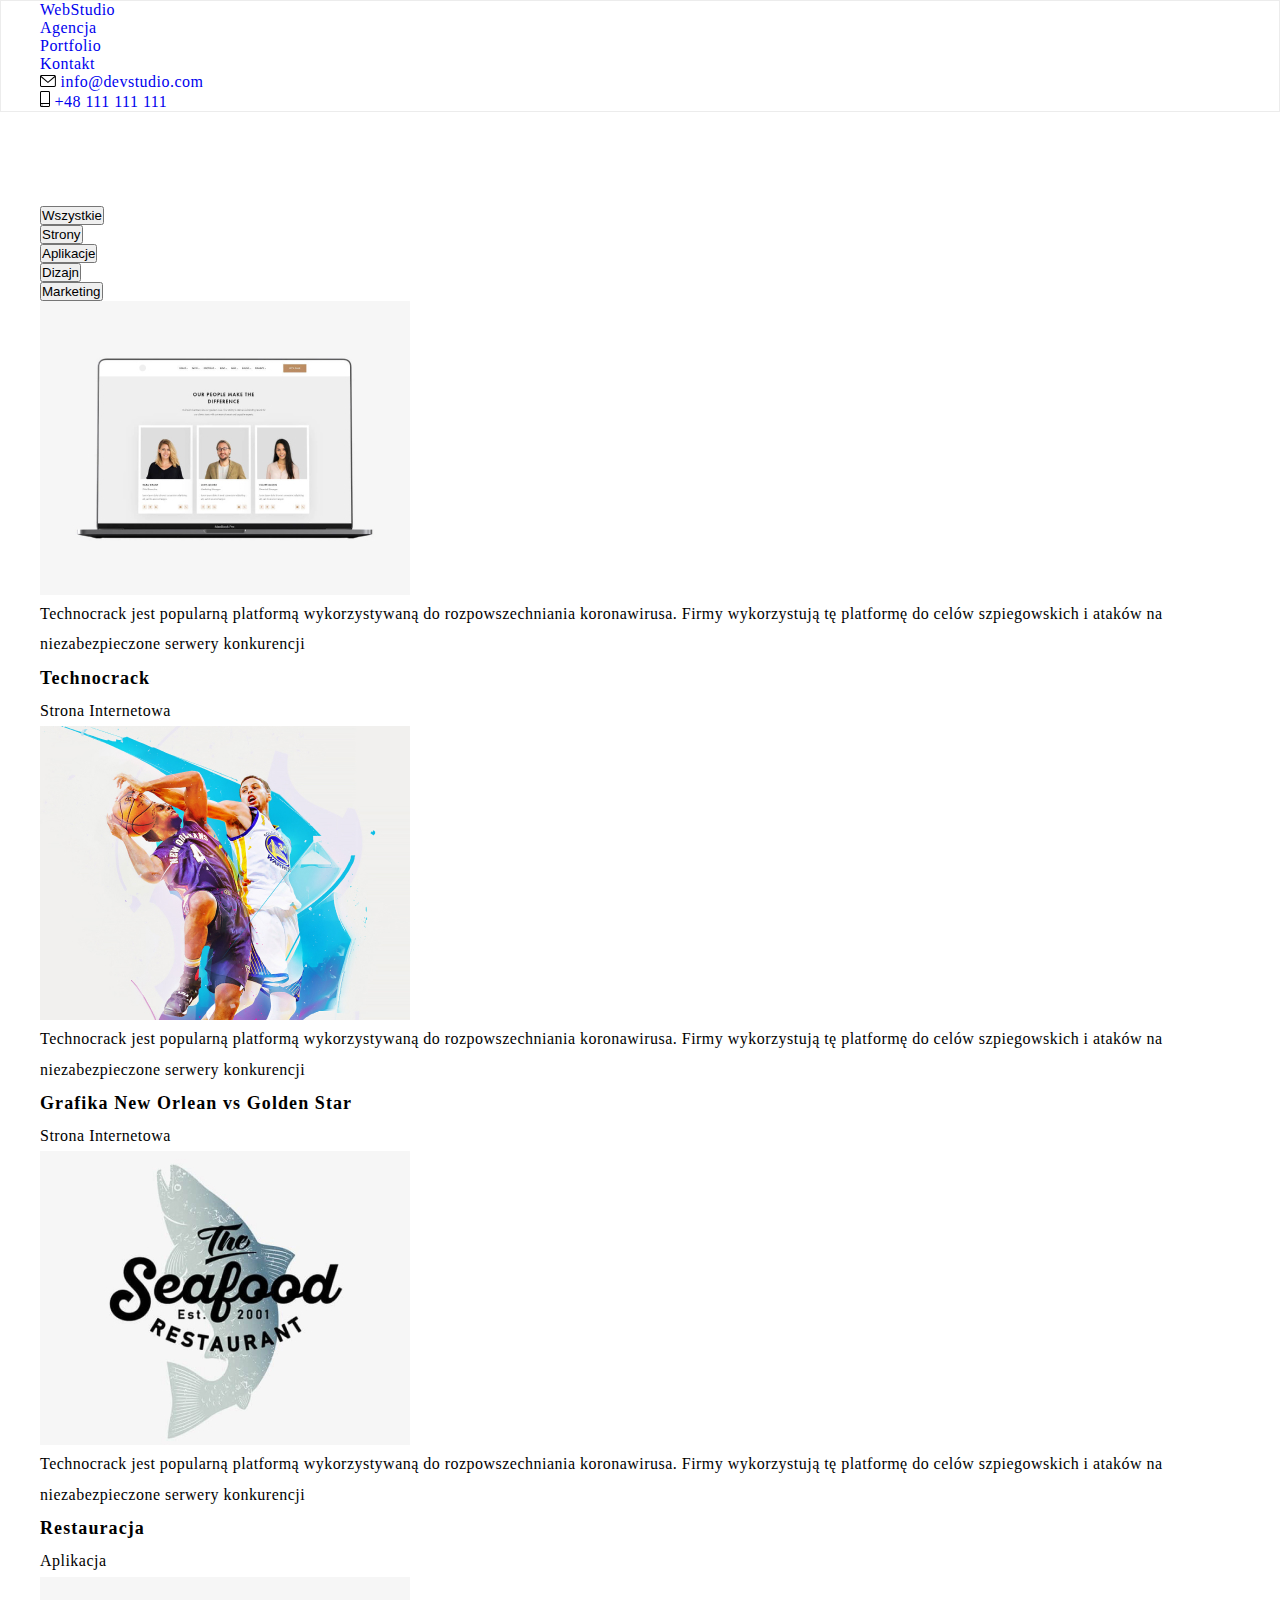
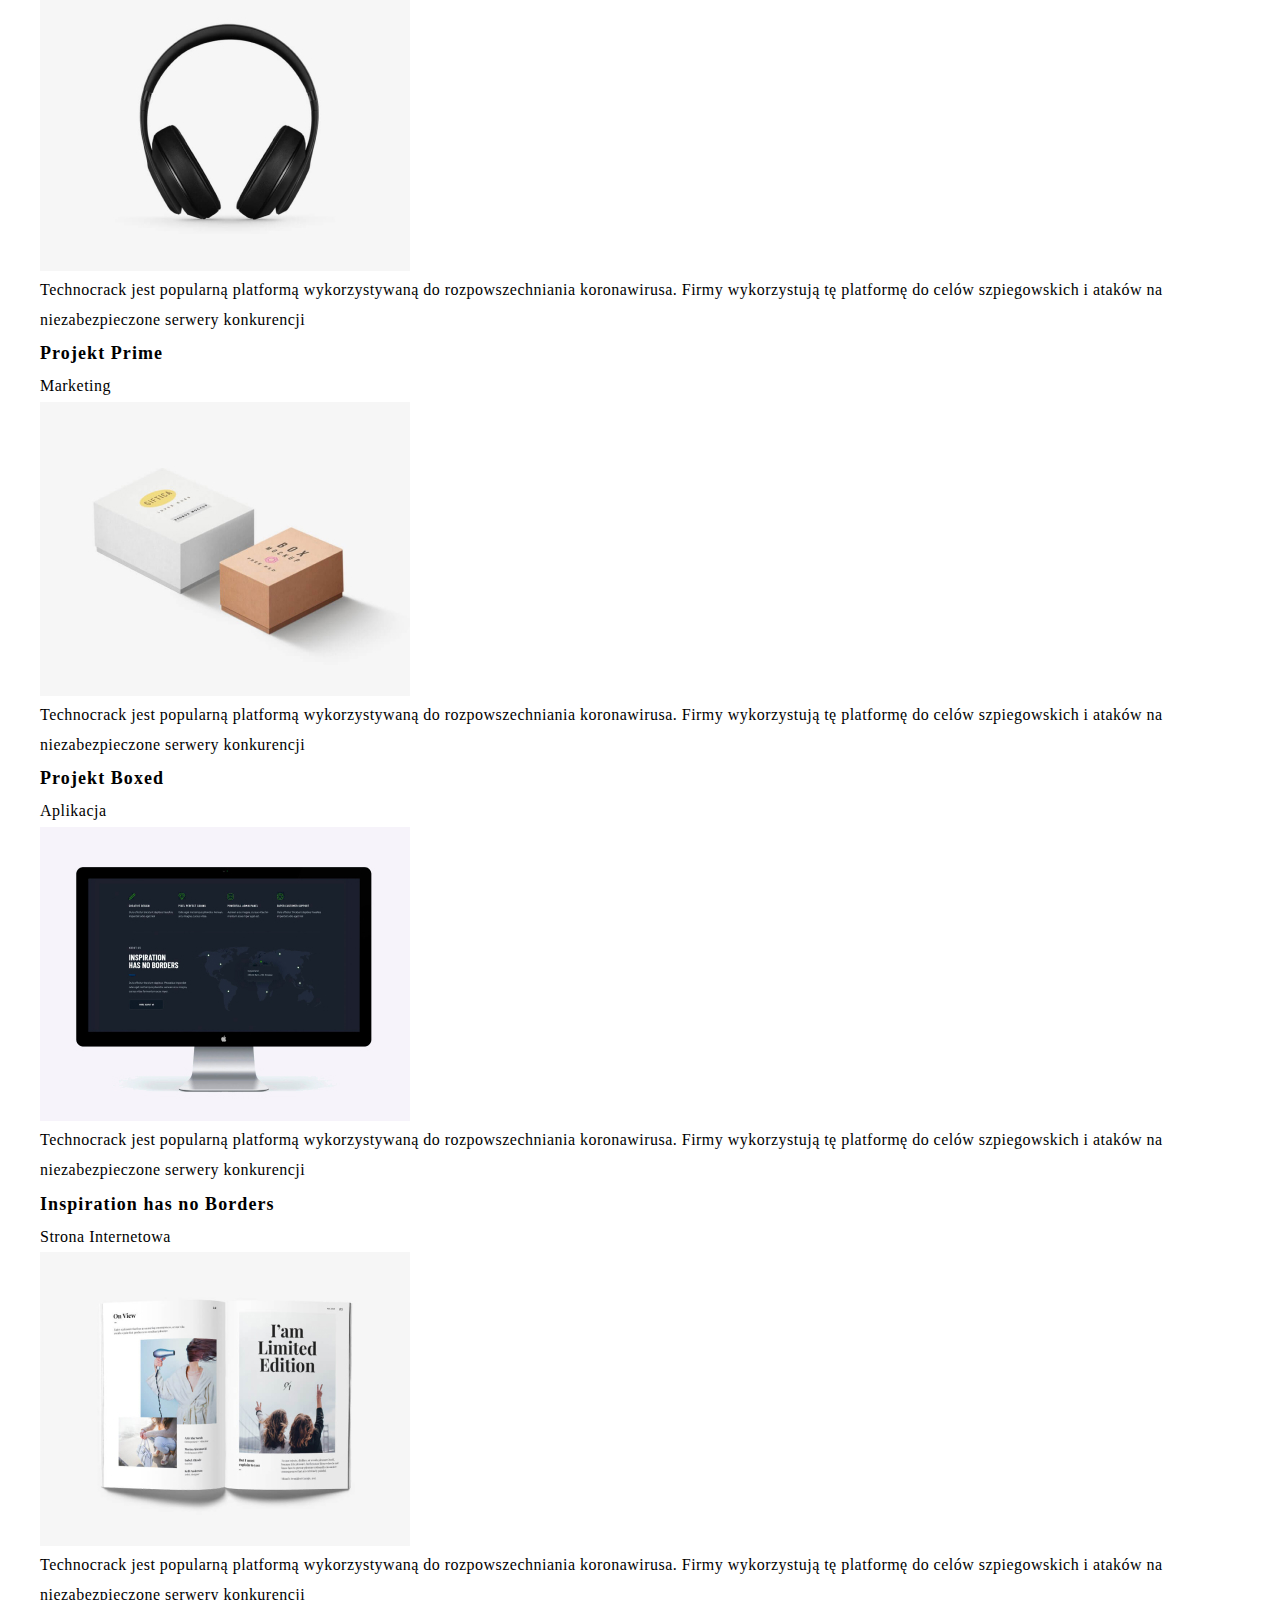
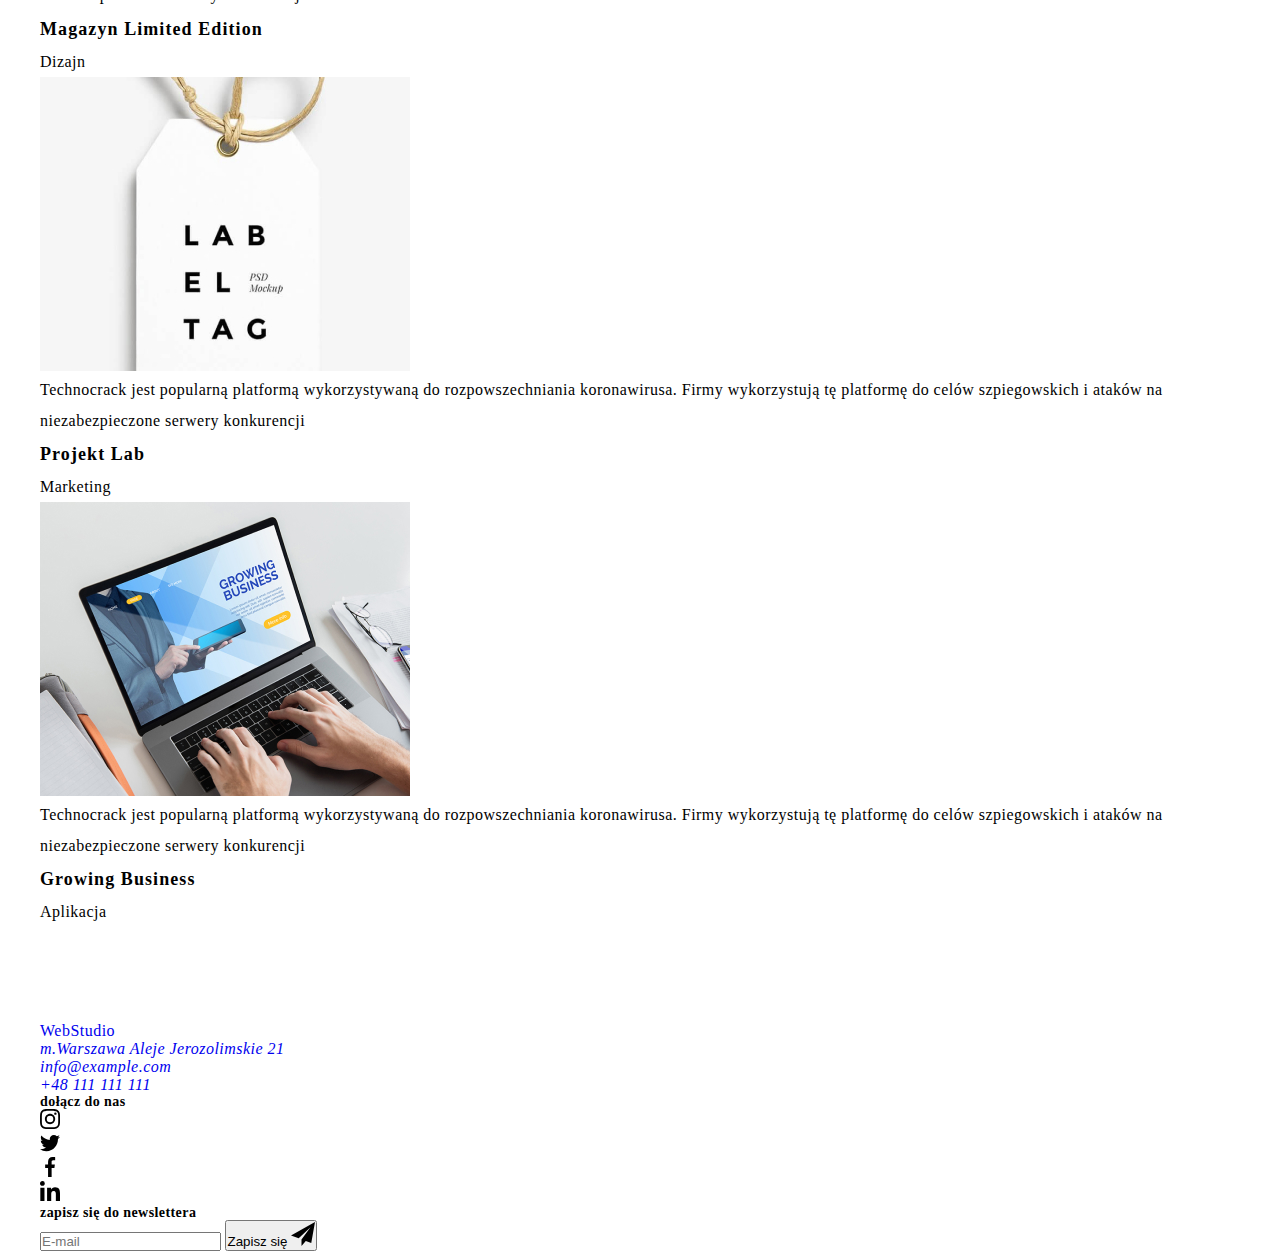
==== portfolio.html @ c3b846ba "header update commit" ====
<!DOCTYPE html>
<html lang="pl">
  <head>
    <meta charset="UTF-8" />
    <meta http-equiv="X-UA Compatible" content="IE=edge" />
    <meta name="viewport" content="width=device-width, initial-scale=1.0" />
    <title>Portfolio</title>
    <link
      rel="stylesheet"
      href="https://cdnjs.cloudflare.com/ajax/libs/modern-normalize/1.1.0/modern-normalize.min.css"
      integrity="sha512-wpPYUAdjBVSE4KJnH1VR1HeZfpl1ub8YT/NKx4PuQ5NmX2tKuGu6U/JRp5y+Y8XG2tV+wKQpNHVUX03MfMFn9Q=="
      crossorigin="anonymous"
      referrerpolicy="no-referrer"
    />
    <link rel="preconnect" href="https://fonts.googleapis.com" />
    <link rel="preconnect" href="https://fonts.gstatic.com" crossorigin />
    <link
      href="https://fonts.googleapis.com/css2?family=Raleway:wght@700&family=Roboto:wght@400;500;700;900&display=swap"
      rel="stylesheet"
    />
    <link rel="stylesheet" href="css/main.min.css" />
  </head>
  <body>
    <header>
      <div class="container main-body">
        <nav class="nav-header">
          <a class="logo nav-header__logo" href="/index.html"
            >Web<span class="text">Studio</span></a
          >
          <ul class="manu">
            <li>
              <a class="manu__link-nav" href="./index.html">Agencja</a>
            </li>
            <li>
              <a class="menu__link-nav" href="./portfolio.html"
                ><span class="menu__link-nav-portfolio">Portfolio</span></a
              >
            </li>
            <li>
              <a class="menu__link-nav" href="#">Kontakt</a>
            </li>
          </ul>
        </nav>
        <ul class="menu-nav">
          <li>
            <a class="menu-nav__link" href="mailto:info@devstudio.com">
              <svg class="menu-nav__icon" width="16px" height="12px">
                <use href="./images/icons.svg#icon-envelope-1"></use>
              </svg>
              info@devstudio.com
            </a>
          </li>
          <li>
            <a class="menu-nav__link" href="tel:+481111111">
              <svg class="menu-nav__icon" width="10px" height="16px">
                <use href="./images/icons.svg#icon-smartphone-1"></use>
              </svg>
              +48 111 111 111
            </a>
          </li>
        </ul>
      </div>
    </header>
    <main>
      <!--sections Buttons & Blocks-->
      <section class="section">
        <div class="container button-images">
          <ul class="button-nav">
            <li><button class="button-nav__main" type="button">Wszystkie</button></li>
            <li><button class="button-nav__main" type="button">Strony</button></li>
            <li><button class="button-nav__main" type="button">Aplikacje</button></li>
            <li><button class="button-nav__main" type="button">Dizajn</button></li>
            <li><button class="button-nav__main" type="button">Marketing</button></li>
          </ul>
          <ul class="images-box">
            <li class="gallery">
              <figure class="gallery__card">
                <div class="gallery__img-container">
                  <img src="./images/technocrack.jpg" alt="techocrack" width="370" height="294" />
                  <p class="gallery__box-card">
                    Technocrack jest popularną platformą wykorzystywaną do rozpowszechniania
                    koronawirusa. Firmy wykorzystują tę platformę do celów szpiegowskich i ataków na
                    niezabezpieczone serwery konkurencji
                  </p>
                </div>
                <figcaption>
                  <h3 class="product">Technocrack</h3>
                  <p class="product-type">Strona Internetowa</p>
                </figcaption>
              </figure>
            </li>
            <li class="gallery">
              <figure class="gallery__card">
                <div class="gallery__img-container">
                  <img src="./images/basketball.jpg" alt="basketball" width="370" height="294" />
                  <p class="gallery__box-card">
                    Technocrack jest popularną platformą wykorzystywaną do rozpowszechniania
                    koronawirusa. Firmy wykorzystują tę platformę do celów szpiegowskich i ataków na
                    niezabezpieczone serwery konkurencji
                  </p>
                </div>
                <figcaption>
                  <h3 class="product">Grafika New Orlean vs Golden Star</h3>
                  <p class="product-type">Strona Internetowa</p>
                </figcaption>
              </figure>
            </li>
            <li class="gallery">
              <figure class="gallery__card">
                <div class="gallery__img-container">
                  <img src="./images/seafood.jpg" alt="restaurant" width="370" height="294" />
                  <p class="gallery__box-card">
                    Technocrack jest popularną platformą wykorzystywaną do rozpowszechniania
                    koronawirusa. Firmy wykorzystują tę platformę do celów szpiegowskich i ataków na
                    niezabezpieczone serwery konkurencji
                  </p>
                </div>
                <figcaption>
                  <h3 class="product">Restauracja</h3>
                  <p class="product-type">Aplikacja</p>
                </figcaption>
              </figure>
            </li>
            <li class="gallery">
              <figure class="gallery__card">
                <div class="gallery__img-container">
                  <img src="./images/headset.jpg" alt="headset" width="370" height="294" />
                  <p class="gallery__box-card">
                    Technocrack jest popularną platformą wykorzystywaną do rozpowszechniania
                    koronawirusa. Firmy wykorzystują tę platformę do celów szpiegowskich i ataków na
                    niezabezpieczone serwery konkurencji
                  </p>
                </div>
                <figcaption>
                  <h3 class="product">Projekt Prime</h3>
                  <p class="product-type">Marketing</p>
                </figcaption>
              </figure>
            </li>
            <li class="gallery">
              <figure class="gallery__card">
                <div class="gallery__img-container">
                  <img src="./images/box.jpg" alt="projectBox" width="370" height="294" />
                  <p class="gallery__box-card">
                    Technocrack jest popularną platformą wykorzystywaną do rozpowszechniania
                    koronawirusa. Firmy wykorzystują tę platformę do celów szpiegowskich i ataków na
                    niezabezpieczone serwery konkurencji
                  </p>
                </div>
                <figcaption>
                  <h3 class="product">Projekt Boxed</h3>
                  <p class="product-type">Aplikacja</p>
                </figcaption>
              </figure>
            </li>
            <li class="gallery">
              <figure class="gallery__card">
                <div class="images-box__img-container">
                  <img src="./images/inspiration.jpg" alt="inspiration" width="370" height="294" />
                  <p class="gallery__box-card">
                    Technocrack jest popularną platformą wykorzystywaną do rozpowszechniania
                    koronawirusa. Firmy wykorzystują tę platformę do celów szpiegowskich i ataków na
                    niezabezpieczone serwery konkurencji
                  </p>
                </div>
                <figcaption>
                  <h3 class="product">Inspiration has no Borders</h3>
                  <p class="product-type">Strona Internetowa</p>
                </figcaption>
              </figure>
            </li>
            <li class="gallery__box">
              <figure class="gallery__card">
                <div class="gallery__img-container">
                  <img src="./images/magazin.jpg" alt="magazin" width="370" height="294" />
                  <p class="gallery__box-card">
                    Technocrack jest popularną platformą wykorzystywaną do rozpowszechniania
                    koronawirusa. Firmy wykorzystują tę platformę do celów szpiegowskich i ataków na
                    niezabezpieczone serwery konkurencji
                  </p>
                </div>
                <figcaption>
                  <h3 class="product">Magazyn Limited Edition</h3>
                  <p class="product-type">Dizajn</p>
                </figcaption>
              </figure>
            </li>
            <li class="gallery">
              <figure class="gallery__card">
                <div class="gallery__img-container">
                  <img src="./images/label_tag.jpg" alt="label_tag" width="370" height="294" />
                  <p class="gallery__box-card">
                    Technocrack jest popularną platformą wykorzystywaną do rozpowszechniania
                    koronawirusa. Firmy wykorzystują tę platformę do celów szpiegowskich i ataków na
                    niezabezpieczone serwery konkurencji
                  </p>
                </div>
                <figcaption>
                  <h3 class="product">Projekt Lab</h3>
                  <p class="product-type">Marketing</p>
                </figcaption>
              </figure>
            </li>
            <li class="gallery">
              <figure class="gallery__card">
                <div class="gallery__img-container">
                  <img src="./images/growing.jpg" alt="growing" width="370" height="294" />
                  <p class="gallery__box-card">
                    Technocrack jest popularną platformą wykorzystywaną do rozpowszechniania
                    koronawirusa. Firmy wykorzystują tę platformę do celów szpiegowskich i ataków na
                    niezabezpieczone serwery konkurencji
                  </p>
                </div>
                <figcaption>
                  <h3 class="product">Growing Business</h3>
                  <p class="product-type">Aplikacja</p>
                </figcaption>
              </figure>
            </li>
          </ul>
        </div>
      </section>
    </main>
    <footer>
      <div class="container end-body">
        <div>
          <a class="logo" href="./index.html">Web<span class="text2nd">Studio</span></a>
          <address>
            <ul class="link-footer">
              <li>
                <a class="link-maps" href="https://goo.gl/maps/4yjW4w5AXTQKJYEA8" target="_blank"
                  >m.Warszawa Aleje Jerozolimskie 21</a
                >
              </li>
              <li><a class="link-end" href="mailto:info@example.com">info@example.com</a></li>
              <li><a class="link-end" href="tel:+481111111">+48 111 111 111</a></li>
            </ul>
          </address>
        </div>
        <div>
          <h4 class="footer-social">dołącz do nas</h4>
          <ul class="footer-social-list">
            <li class="footer-social-icon">
              <svg class="footer-icon" width="20" height="20">
                <use href="./images/icons.svg#icon-instagram-3"></use>
              </svg>
            </li>
            <li class="footer-social-icon">
              <svg class="footer-icon" width="20" height="20">
                <use href="./images/icons.svg#icon-twitter-1"></use>
              </svg>
            </li>
            <li class="footer-social-icon">
              <svg class="footer-icon" width="20" height="20">
                <use href="./images/icons.svg#icon-facebook-1"></use>
              </svg>
            </li>
            <li class="footer-social-icon">
              <svg class="footer-icon" width="20" height="20">
                <use href="./images/icons.svg#icon-linkedin-1"></use>
              </svg>
            </li>
          </ul>
        </div>
        <div class="sgn-in-footer">
          <form>
            <h4 class="footer-social">zapisz się do newslettera</h4>
            <label>
              <input type="email" class="sgn-in-email" name="email" placeholder="E-mail" required />
              <button type="submit" class="sgn-in-button">
                Zapisz się
                <svg class="sgn-in-icon" width="24" height="24">
                  <use href="./images/icons.svg#icon-icon-send"></use>
                </svg>
              </button>
            </label>
          </form>
        </div>
      </div>
    </footer>
  </body>
</html>
---- css/main.min.css ----
*{margin:0;padding:0}.section{padding:94px 0}svg{fill:var(--icon-color)}.container{max-width:1200px;width:100%;margin:0 auto}header{border:1px solid #ececec}ul{list-style:none}a{text-decoration:none}button,.icon-media,.icon-clients,.footer-social-icon,.box{cursor:pointer}body{font-family:var(--font-primary);color:var(--brand-color);letter-spacing:.03em}h1{font-weight:900;font-size:44px;line-height:1.4;text-align:center;letter-spacing:.06em;text-transform:uppercase;color:var(--light-color)}h2{font-weight:700;font-size:36px;line-height:1.2;text-align:center;color:var(--brand-color)}h3{font-weight:700;font-size:18px;color:var(--brand-color);line-height:2;letter-spacing:.06em}h4{color:var(--light-color);font-weight:700;font-size:14px;line-height:1.1;letter-spacing:.03em}p{line-height:1.9;color:var(--pharagraph-color)}/*# sourceMappingURL=main.min.css.map */
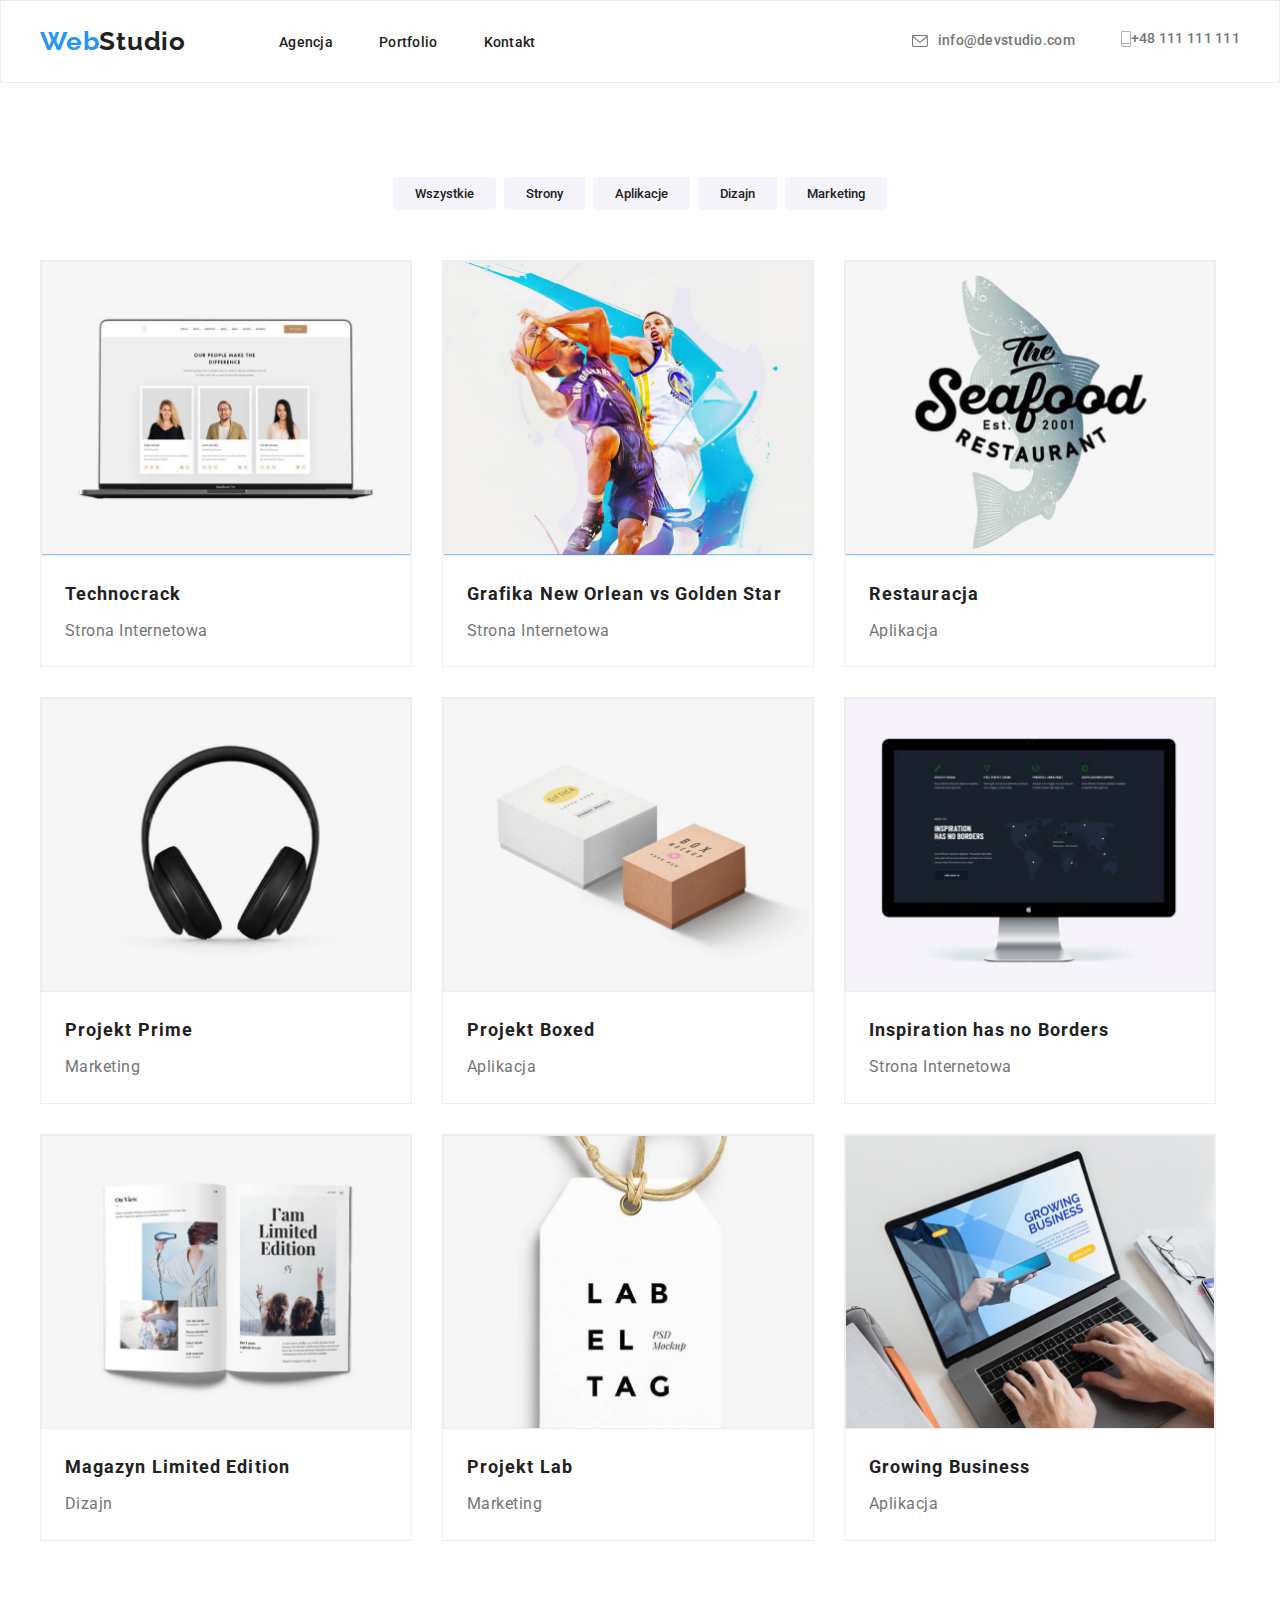
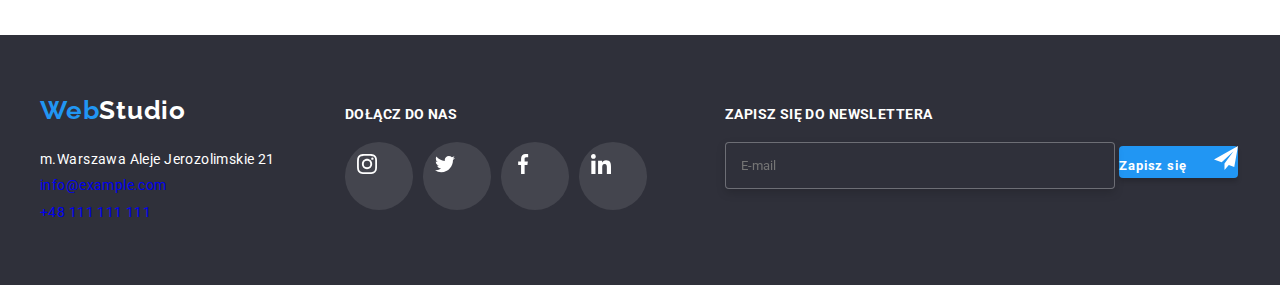
==== commit 81a08b3f: "changes commit" ====
--- a/portfolio.html
+++ b/portfolio.html
@@ -18,41 +18,41 @@
       href="https://fonts.googleapis.com/css2?family=Raleway:wght@700&family=Roboto:wght@400;500;700;900&display=swap"
       rel="stylesheet"
     />
-    <link rel="stylesheet" href="css/main.min.css" />
+    <link rel="stylesheet" href="./css/main.min.css" />
   </head>
   <body>
     <header>
       <div class="container main-body">
         <nav class="nav-header">
           <a class="logo nav-header__logo" href="/index.html"
-            >Web<span class="text">Studio</span></a
+            >Web<span class="nav-header__text">Studio</span></a
           >
-          <ul class="manu">
+          <ul class="menu">
             <li>
-              <a class="manu__link-nav" href="./index.html">Agencja</a>
+              <a class="menu__link-nav menu__link-nav--primary" href="./index.html">Agencja</a>
             </li>
             <li>
-              <a class="menu__link-nav" href="./portfolio.html"
+              <a class="menu__link-nav menu__link-nav--primary" href="./portfolio.html"
                 ><span class="menu__link-nav-portfolio">Portfolio</span></a
               >
             </li>
             <li>
-              <a class="menu__link-nav" href="#">Kontakt</a>
+              <a class="menu__link-nav menu__link-nav--primary" href="#">Kontakt</a>
             </li>
           </ul>
         </nav>
-        <ul class="menu-nav">
+        <ul class="menu menu--menu-nav">
           <li>
-            <a class="menu-nav__link" href="mailto:info@devstudio.com">
-              <svg class="menu-nav__icon" width="16px" height="12px">
+            <a class="menu__link-nav menu__link-nav--secondary" href="mailto:info@devstudio.com">
+              <svg class="menu__icon-nav" width="16px" height="12px">
                 <use href="./images/icons.svg#icon-envelope-1"></use>
               </svg>
               info@devstudio.com
             </a>
           </li>
           <li>
-            <a class="menu-nav__link" href="tel:+481111111">
-              <svg class="menu-nav__icon" width="10px" height="16px">
+            <a class="menu__link-nav menu__link-nav--secondary" href="tel:+481111111">
+              <svg class="manu__icon-nav" width="10px" height="16px">
                 <use href="./images/icons.svg#icon-smartphone-1"></use>
               </svg>
               +48 111 111 111
@@ -155,7 +155,7 @@
             </li>
             <li class="gallery">
               <figure class="gallery__card">
-                <div class="images-box__img-container">
+                <div class="gallery__img-container">
                   <img src="./images/inspiration.jpg" alt="inspiration" width="370" height="294" />
                   <p class="gallery__box-card">
                     Technocrack jest popularną platformą wykorzystywaną do rozpowszechniania
@@ -169,7 +169,7 @@
                 </figcaption>
               </figure>
             </li>
-            <li class="gallery__box">
+            <li class="gallery">
               <figure class="gallery__card">
                 <div class="gallery__img-container">
                   <img src="./images/magazin.jpg" alt="magazin" width="370" height="294" />
@@ -228,35 +228,40 @@
           <address>
             <ul class="link-footer">
               <li>
-                <a class="link-maps" href="https://goo.gl/maps/4yjW4w5AXTQKJYEA8" target="_blank"
+                <a
+                  class="link-footer__maps"
+                  href="https://goo.gl/maps/4yjW4w5AXTQKJYEA8"
+                  target="_blank"
                   >m.Warszawa Aleje Jerozolimskie 21</a
                 >
               </li>
-              <li><a class="link-end" href="mailto:info@example.com">info@example.com</a></li>
-              <li><a class="link-end" href="tel:+481111111">+48 111 111 111</a></li>
+              <li>
+                <a class="link-footer__end" href="mailto:info@example.com">info@example.com</a>
+              </li>
+              <li><a class="link-footer__end" href="tel:+481111111">+48 111 111 111</a></li>
             </ul>
           </address>
         </div>
         <div>
           <h4 class="footer-social">dołącz do nas</h4>
-          <ul class="footer-social-list">
-            <li class="footer-social-icon">
-              <svg class="footer-icon" width="20" height="20">
+          <ul class="icon-social icon-social--footer-social-list">
+            <li class="icon-social__media icon-social__media--footer">
+              <svg class="icon-social__footer-icon" width="20" height="20">
                 <use href="./images/icons.svg#icon-instagram-3"></use>
               </svg>
             </li>
-            <li class="footer-social-icon">
-              <svg class="footer-icon" width="20" height="20">
+            <li class="icon-social__media icon-social__media--footer">
+              <svg class="icon-social__footer-icon" width="20" height="20">
                 <use href="./images/icons.svg#icon-twitter-1"></use>
               </svg>
             </li>
-            <li class="footer-social-icon">
-              <svg class="footer-icon" width="20" height="20">
+            <li class="icon-social__media icon-social__media--footer">
+              <svg class="icon-social__footer-icon" width="20" height="20">
                 <use href="./images/icons.svg#icon-facebook-1"></use>
               </svg>
             </li>
-            <li class="footer-social-icon">
-              <svg class="footer-icon" width="20" height="20">
+            <li class="icon-social__media icon-social__media--footer">
+              <svg class="icon-social__footer-icon" width="20" height="20">
                 <use href="./images/icons.svg#icon-linkedin-1"></use>
               </svg>
             </li>
@@ -267,7 +272,7 @@
             <h4 class="footer-social">zapisz się do newslettera</h4>
             <label>
               <input type="email" class="sgn-in-email" name="email" placeholder="E-mail" required />
-              <button type="submit" class="sgn-in-button">
+              <button type="submit" class="btn btn--sign-in">
                 Zapisz się
                 <svg class="sgn-in-icon" width="24" height="24">
                   <use href="./images/icons.svg#icon-icon-send"></use>
--- a/css/main.min.css
+++ b/css/main.min.css
@@ -1 +1 @@
-*{margin:0;padding:0}.section{padding:94px 0}svg{fill:var(--icon-color)}.container{max-width:1200px;width:100%;margin:0 auto}header{border:1px solid #ececec}ul{list-style:none}a{text-decoration:none}button,.icon-media,.icon-clients,.footer-social-icon,.box{cursor:pointer}body{font-family:var(--font-primary);color:var(--brand-color);letter-spacing:.03em}h1{font-weight:900;font-size:44px;line-height:1.4;text-align:center;letter-spacing:.06em;text-transform:uppercase;color:var(--light-color)}h2{font-weight:700;font-size:36px;line-height:1.2;text-align:center;color:var(--brand-color)}h3{font-weight:700;font-size:18px;color:var(--brand-color);line-height:2;letter-spacing:.06em}h4{color:var(--light-color);font-weight:700;font-size:14px;line-height:1.1;letter-spacing:.03em}p{line-height:1.9;color:var(--pharagraph-color)}/*# sourceMappingURL=main.min.css.map */+.btn{font-family:"Roboto",sans-serif;background-color:#2196f3;color:#fff;font-weight:700;line-height:1.9;-webkit-box-shadow:0px 4px 4px rgba(0,0,0,.15);box-shadow:0px 4px 4px rgba(0,0,0,.15);border:none;border-radius:4px;letter-spacing:.06em}.btn--modal-button{padding:10px 41px 10px 42px;margin-top:30px}.btn--modal-button:first-letter{text-transform:uppercase}.btn--sent-button{padding:10px 76px;margin:0 164px 40px 164px}.sgn-in{padding:10px 28px 10px 42px;margin-left:12px;display:-webkit-inline-box;display:-ms-inline-flexbox;display:inline-flex;-webkit-box-align:center;-ms-flex-align:center;align-items:center;text-align:center}.sgn-in-icon{fill:#fff;margin-left:24px}.sgn-in-email{font-family:"Roboto",sans-serif;background-color:#2f303a;padding:15px;width:358px;border:1px solid rgba(255,255,255,.3);-webkit-filter:drop-shadow(0px 4px 4px rgba(0, 0, 0, 0.15));filter:drop-shadow(0px 4px 4px rgba(0, 0, 0, 0.15));border-radius:4px;color:#fff}.sgn-in-footer{margin-left:8px}.button-nav{display:-webkit-box;display:-ms-flexbox;display:flex;-webkit-column-gap:8px;-moz-column-gap:8px;column-gap:8px;-webkit-box-pack:center;-ms-flex-pack:center;justify-content:center;padding-bottom:50px}.button-nav__main{font-family:"Roboto",sans-serif;background-color:#f5f4fa;border:none;color:#212121;font-weight:500;line-height:1.6;text-align:center;padding:6px 22px;border-radius:4px}.button-nav__main:hover,.button-nav__main:focus{color:#fff;background-color:#2196f3;-webkit-box-shadow:0px 3px 1px rgba(0,0,0,.1),0px 1px 2px rgba(0,0,0,.08),0px 2px 2px rgba(0,0,0,.12);box-shadow:0px 3px 1px rgba(0,0,0,.1),0px 1px 2px rgba(0,0,0,.08),0px 2px 2px rgba(0,0,0,.12);-webkit-transition-duration:250ms;transition-duration:250ms;-webkit-transition-timing-function:cubic-bezier(0.4, 0, 0.2, 1);transition-timing-function:cubic-bezier(0.4, 0, 0.2, 1)}.lorem-list{display:-webkit-inline-box;display:-ms-inline-flexbox;display:inline-flex;-ms-flex-preferred-size:calc((100% - 60px)/4);flex-basis:calc((100% - 60px)/4);-webkit-box-pack:justify;-ms-flex-pack:justify;justify-content:space-between;gap:30px}.lorem-list__lorem{text-transform:uppercase;font-size:14px;line-height:1.1;padding-top:30px}.lorem-list__item{width:270px;height:120px;background-color:#f5f4fa;border-radius:4px;display:-webkit-inline-box;display:-ms-inline-flexbox;display:inline-flex;-webkit-box-align:center;-ms-flex-align:center;align-items:center;-webkit-box-pack:center;-ms-flex-pack:center;justify-content:center}.lorem-list__text{width:270px;font-size:14px;line-height:1.7;margin-top:10px}.backdrop{position:fixed;left:0;top:0;width:100%;height:100%;background-color:rgba(0,0,0,.1)}.is-hidden{opacity:0;visibility:hidden;pointer-events:none}.modal{position:absolute;top:50%;left:50%;width:528px;min-height:581px;-webkit-transform:translate(-50%, -50%);transform:translate(-50%, -50%);background-color:#fff}.modal__icon{fill:#212121;position:absolute;-webkit-transform:translate(30%, -25%);transform:translate(30%, -25%);left:52px}.modal__input{width:448px;height:40px;border:1px solid rgba(33,33,33,.2);border-radius:4px;margin-top:4px;position:relative;padding-left:42px}.modal__input:focus-within+svg,.modal__input:hover,.modal__input:focus{outline:none;border-color:#2196f3;fill:#2196f3;-webkit-transition-duration:250ms;transition-duration:250ms;-webkit-transition-timing-function:cubic-bezier(0.4, 0, 0.2, 1);transition-timing-function:cubic-bezier(0.4, 0, 0.2, 1)}.modal__label{font-family:"Roboto",sans-serif;font-style:normal;font-weight:400;font-size:12px;line-height:1.17;letter-spacing:.01em;color:#757575;display:-webkit-box;display:-ms-flexbox;display:flex;-webkit-box-orient:vertical;-webkit-box-direction:normal;-ms-flex-direction:column;flex-direction:column;padding:0 40px 10px 40px}.modal__comment-box{width:448px;height:120px;border:1px solid rgba(33,33,33,.2);border-radius:4px;resize:none;padding-top:12px;padding-left:16px;margin-top:4px}.modal p{font-family:"Roboto",sans-serif;font-style:normal;font-weight:700;font-size:20px;line-height:1.15;text-align:center;letter-spacing:.03em;color:#212121;padding:40px 40px 12px 40px}.checkbox-label{margin:20px 54px 30px 54px;-webkit-transition:background-color .2s easy-in,15s easy-in,-webkit-box-shadow 0;transition:background-color .2s easy-in,15s easy-in,-webkit-box-shadow 0;transition:background-color .2s easy-in,box-shadow 0,15s easy-in;transition:background-color .2s easy-in,box-shadow 0,15s easy-in,-webkit-box-shadow 0;display:block}.checkbox-input{width:16px;height:15px;border-color:#212121;display:-webkit-inline-box;display:-ms-inline-flexbox;display:inline-flex;-webkit-box-align:center;-ms-flex-align:center;align-items:center}.checkbox-input:hover,.checkbox-input:focus{background-color:#2196f3;border-color:#2196f3;-webkit-transition-duration:250ms;transition-duration:250ms;-webkit-transition-timing-function:cubic-bezier(0.4, 0, 0.2, 1);transition-timing-function:cubic-bezier(0.4, 0, 0.2, 1)}.modal textarea[name=text]:focus-within{outline:none;border-color:#2196f3}.check{position:relative;-webkit-transform:translate(30%, -320%);transform:translate(30%, -320%);visibility:hidden}.policy{color:#2196f3;text-decoration:underline}.policy-text{font-family:"Roboto",sans-serif;font-style:normal;font-weight:400;font-size:14px;line-height:1.7;letter-spacing:.03em;color:#757575}.close-button{position:absolute;top:8px;right:8px;width:30px;height:30px;background-color:#fff;border-radius:50%;border:1px solid rgba(0,0,0,.1)}.close-icon{fill:#000;position:relative;top:3px}.link-footer{padding:20px 0 60px 0}.link-footer__maps,.link-footer__end{font-family:"Roboto",sans-serif;font-size:14px;line-height:1.9;letter-spacing:.03em;font-style:normal}.link-footer__maps{color:#fff}.link-footer__maps__end{color:rgba(255,255,255,.6)}.link-footer__maps__end:hover,.link-footer__maps__end:focus{color:#2196f3;-webkit-transition-property:color;transition-property:color;-webkit-transition-duration:250ms;transition-duration:250ms;-webkit-transition-timing-function:cubic-bezier(0.4, 0, 0.2, 1);transition-timing-function:cubic-bezier(0.4, 0, 0.2, 1)}.footer-social{text-transform:uppercase;font-style:normal;padding:12px 0 20px 0}.nav-header,.menu{display:-webkit-box;display:-ms-flexbox;display:flex;-webkit-box-pack:justify;-ms-flex-pack:justify;justify-content:space-between;-webkit-box-align:center;-ms-flex-align:center;align-items:center;-webkit-column-gap:46px;-moz-column-gap:46px;column-gap:46px}.menu__link-nav{font-family:"Roboto",sans-serif;font-weight:500;font-size:14px;line-height:1.14;letter-spacing:.02em}.menu__link-nav:hover,.menu__link-nav:focus{color:#2196f3;fill:#2196f3;-webkit-transition-duration:250ms;transition-duration:250ms;-webkit-transition-timing-function:cubic-bezier(0.4, 0, 0.2, 1);transition-timing-function:cubic-bezier(0.4, 0, 0.2, 1)}.menu__link-nav--primary{color:#212121;position:relative}.menu__link-nav--primary:is:hover,:focus,:active{color:#2196f3}.menu__link-nav--primary:is:hover__link-nav--primary:active::after,.menu__link-nav--primary:is:hover__link-nav-agencja::after,.menu__link-nav--primary:is:hover__link-nav-portfolio::after,:focus__link-nav--primary:active::after,:focus__link-nav-agencja::after,:focus__link-nav-portfolio::after,:active__link-nav--primary:active::after,:active__link-nav-agencja::after,:active__link-nav-portfolio::after{content:"";position:absolute;width:53px;height:4px;border-radius:2px;background-color:#2196f3;display:block;margin-top:28px}.menu__link-nav--secondary{display:-webkit-inline-box;display:-ms-inline-flexbox;display:inline-flex;color:#757575;-webkit-box-align:center;-ms-flex-align:center;align-items:center}.menu__icon-nav{fill:#757575;margin-right:10px}.pictures-list{display:-webkit-inline-box;display:-ms-inline-flexbox;display:inline-flex;-webkit-box-pack:justify;-ms-flex-pack:justify;justify-content:space-between;gap:30px;padding-top:50px}.pictures-list__img-with-text{position:relative;display:-webkit-inline-box;display:-ms-inline-flexbox;display:inline-flex}.pictures-list__img-text{font-family:"Roboto",sans-serif;font-weight:700;font-size:14px;line-height:1.1;text-align:center;letter-spacing:.03em;text-transform:uppercase;position:absolute;left:0;right:0;bottom:0;color:#fff;background:rgba(47,48,58,.8);padding:27px 90px}.pictures-list__clients{display:-webkit-box;display:-ms-flexbox;display:flex;-webkit-box-pack:center;-ms-flex-pack:center;justify-content:center;-webkit-box-align:center;-ms-flex-align:center;align-items:center;height:92px;width:170px;border:1px solid #afb1b8;border-radius:4px;color:#afb1b8}.pictures-list__clients:hover,.pictures-list__clients:focus{border-color:#2196f3;fill:#2196f3;-webkit-transition-duration:250ms;transition-duration:250ms;-webkit-transition-timing-function:cubic-bezier(0.4, 0, 0.2, 1);transition-timing-function:cubic-bezier(0.4, 0, 0.2, 1)}.pictures-list--profession{-ms-flex-preferred-size:calc((100% - 60px)/3);flex-basis:calc((100% - 60px)/3)}.pictures-list--customers{-ms-flex-preferred-size:calc((100% - 150px)/6);flex-basis:calc((100% - 150px)/6)}.pictures-list--person{-ms-flex-preferred-size:calc((100% - 90px)/4);flex-basis:calc((100% - 90px)/4)}.person-box{background:#fff;-webkit-box-shadow:0px 1px 3px rgba(0,0,0,.12),0px 1px 1px rgba(0,0,0,.14),0px 2px 1px rgba(0,0,0,.2);box-shadow:0px 1px 3px rgba(0,0,0,.12),0px 1px 1px rgba(0,0,0,.14),0px 2px 1px rgba(0,0,0,.2);border-radius:0px 0px 4px 4px;text-align:center}.name{font-weight:500;line-height:1.2;padding-top:30px}.role{line-height:1.2;padding-top:10px;padding-bottom:16px}.images-box{display:-webkit-box;display:-ms-flexbox;display:flex;-ms-flex-wrap:wrap;flex-wrap:wrap;-ms-flex-preferred-size:calc((100% - 90px)/3);flex-basis:calc((100% - 90px)/3);gap:30px}.gallery{display:-webkit-box;display:-ms-flexbox;display:flex;-ms-flex-wrap:wrap;flex-wrap:wrap;-ms-flex-preferred-size:calc((100% - 90px)/3);flex-basis:calc((100% - 90px)/3);gap:30px}.gallery__card{width:370px;border:1px solid #eee;background:#fff}.gallery__img-container>img{display:block;width:100%;height:100%;-o-object-fit:cover;object-fit:cover}.gallery__img-container{position:relative;overflow:hidden;border:1px solid #eee}.gallery__box-card{margin:0;position:absolute;left:0;right:0;top:0;bottom:0;background:rgba(33,150,243,.9);padding:49px 45px 49px 24px;color:#fff;border:none}.gallery__card figcaption{padding:20px 0 20px 24px}.gallery__card figcaption:hover,.gallery__card figcaption:focus{-webkit-box-shadow:0px 1px 1px rgba(0,0,0,.12),0px 4px 4px rgba(0,0,0,.06),1px 4px 6px rgba(0,0,0,.16);box-shadow:0px 1px 1px rgba(0,0,0,.12),0px 4px 4px rgba(0,0,0,.06),1px 4px 6px rgba(0,0,0,.16);-webkit-transition-duration:250ms;transition-duration:250ms;-webkit-transition-timing-function:cubic-bezier(0.4, 0, 0.2, 1);transition-timing-function:cubic-bezier(0.4, 0, 0.2, 1)}.gallery__box-card{-webkit-transform:translateY(100%);transform:translateY(100%);-webkit-transition:-webkit-transform .3s ease-in;transition:-webkit-transform .3s ease-in;transition:transform .3s ease-in;transition:transform .3s ease-in, -webkit-transform .3s ease-in}.gallery__card:hover .gallery__box-card{-webkit-transform:translateY(0);transform:translateY(0)}.product{padding-bottom:4px;border:none}.btn{font-family:"Roboto",sans-serif;background-color:#2196f3;color:#fff;font-weight:700;line-height:1.9;-webkit-box-shadow:0px 4px 4px rgba(0,0,0,.15);box-shadow:0px 4px 4px rgba(0,0,0,.15);border:none;border-radius:4px;letter-spacing:.06em}.btn--modal-button{padding:10px 41px 10px 42px;margin-top:30px}.btn--modal-button:first-letter{text-transform:uppercase}.btn--sent-button{padding:10px 76px;margin:0 164px 40px 164px}.sgn-in{padding:10px 28px 10px 42px;margin-left:12px;display:-webkit-inline-box;display:-ms-inline-flexbox;display:inline-flex;-webkit-box-align:center;-ms-flex-align:center;align-items:center;text-align:center}.sgn-in-icon{fill:#fff;margin-left:24px}.sgn-in-email{font-family:"Roboto",sans-serif;background-color:#2f303a;padding:15px;width:358px;border:1px solid rgba(255,255,255,.3);-webkit-filter:drop-shadow(0px 4px 4px rgba(0, 0, 0, 0.15));filter:drop-shadow(0px 4px 4px rgba(0, 0, 0, 0.15));border-radius:4px;color:#fff}.sgn-in-footer{margin-left:8px}.button-nav{display:-webkit-box;display:-ms-flexbox;display:flex;-webkit-column-gap:8px;-moz-column-gap:8px;column-gap:8px;-webkit-box-pack:center;-ms-flex-pack:center;justify-content:center;padding-bottom:50px}.button-nav__main{font-family:"Roboto",sans-serif;background-color:#f5f4fa;border:none;color:#212121;font-weight:500;line-height:1.6;text-align:center;padding:6px 22px;border-radius:4px}.button-nav__main:hover,.button-nav__main:focus{color:#fff;background-color:#2196f3;-webkit-box-shadow:0px 3px 1px rgba(0,0,0,.1),0px 1px 2px rgba(0,0,0,.08),0px 2px 2px rgba(0,0,0,.12);box-shadow:0px 3px 1px rgba(0,0,0,.1),0px 1px 2px rgba(0,0,0,.08),0px 2px 2px rgba(0,0,0,.12);-webkit-transition-duration:250ms;transition-duration:250ms;-webkit-transition-timing-function:cubic-bezier(0.4, 0, 0.2, 1);transition-timing-function:cubic-bezier(0.4, 0, 0.2, 1)}*{margin:0;padding:0}.section{padding:94px 0}svg{fill:#afb1b8}.container{max-width:1200px;width:100%;margin:0 auto}.main-body{display:-webkit-box;display:-ms-flexbox;display:flex;-webkit-box-pack:justify;-ms-flex-pack:justify;justify-content:space-between;-webkit-box-align:center;-ms-flex-align:center;align-items:center;padding:25px 0}header{border:1px solid #ececec}ul{list-style:none}a{text-decoration:none}button,.icon-social__media,.pictures-list__clients,.icon-social__footer-icon,.gallery{cursor:pointer}body{font-family:"Roboto",sans-serif;color:#212121;letter-spacing:.03em}h1{font-weight:900;font-size:44px;line-height:1.4;text-align:center;letter-spacing:.06em;text-transform:uppercase;color:#fff}h2{font-weight:700;font-size:36px;line-height:1.2;text-align:center;color:#212121}h3{font-weight:700;font-size:18px;color:#212121;line-height:2;letter-spacing:.06em}h4{color:#fff;font-weight:700;font-size:14px;line-height:1.1;letter-spacing:.03em}p{line-height:1.9;color:#757575}.main-body{display:-webkit-box;display:-ms-flexbox;display:flex;-webkit-box-pack:justify;-ms-flex-pack:justify;justify-content:space-between;-webkit-box-align:center;-ms-flex-align:center;align-items:center;padding:25px 0}.main-content{text-align:center;padding:170px 0;gap:30px}.end-body{display:-webkit-box;display:-ms-flexbox;display:flex;padding-top:60px;-webkit-column-gap:70px;-moz-column-gap:70px;column-gap:70px}.group-1{background-image:url(../images/overlay.jpg);background-repeat:no-repeat;background-size:cover;background-color:#2f303a}.group-3{padding-top:0}.group-4{background-color:#f5f4fa}footer{background-color:#2f303a}.icon-social--common{display:-webkit-inline-box;display:-ms-inline-flexbox;display:inline-flex;-webkit-box-pack:center;-ms-flex-pack:center;justify-content:center;gap:10px;padding-bottom:30px}.icon-social__media{width:44px;height:44px;border-radius:50%;padding:12px}.icon-social__media .icon-social__media--person{background-color:#fff;display:-webkit-box;display:-ms-flexbox;display:flex;-ms-flex-preferred-size:calc((100% - 40px)/4);flex-basis:calc((100% - 40px)/4);gap:10px;-webkit-box-pack:center;-ms-flex-pack:center;justify-content:center;-ms-flex-line-pack:center;align-content:center}.icon-social__media .icon-social__media--person:hover,.icon-social__media .icon-social__media--person:focus,.icon-social__media .icon-social__media--person svg:hover{background-color:#2196f3;fill:#fff;--icon-color: $lightColor;-webkit-transition-duration:250ms;transition-duration:250ms;-webkit-transition-timing-function:cubic-bezier(0.4, 0, 0.2, 1);transition-timing-function:cubic-bezier(0.4, 0, 0.2, 1)}.icon-social__media--footer{background-color:rgba(255,255,255,.1)}.icon-social--footer-social-list{display:-webkit-box;display:-ms-flexbox;display:flex;-webkit-box-align:center;-ms-flex-align:center;align-items:center;gap:10px}.icon-social__footer-icon{fill:#fff}.icon-social__footer-icon:hover,.icon-social__footer-icon:focus,.icon-social__footer-icon svg:hover,.icon-social__footer-icon svg:focus{background-color:#2196f3;-webkit-transition-duration:250ms;transition-duration:250ms;-webkit-transition-timing-function:cubic-bezier(0.4, 0, 0.2, 1);transition-timing-function:cubic-bezier(0.4, 0, 0.2, 1)}.logo{color:#2196f3;padding-right:47px}.logo,.text2nd .nav-header__text,.nav-header__logo{font-weight:700;font-family:"Raleway",sans-serif;font-size:26px;letter-spacing:.03em;line-height:1.19}.nav-header__text{color:#212121}.text2nd{color:#fff}/*# sourceMappingURL=main.min.css.map */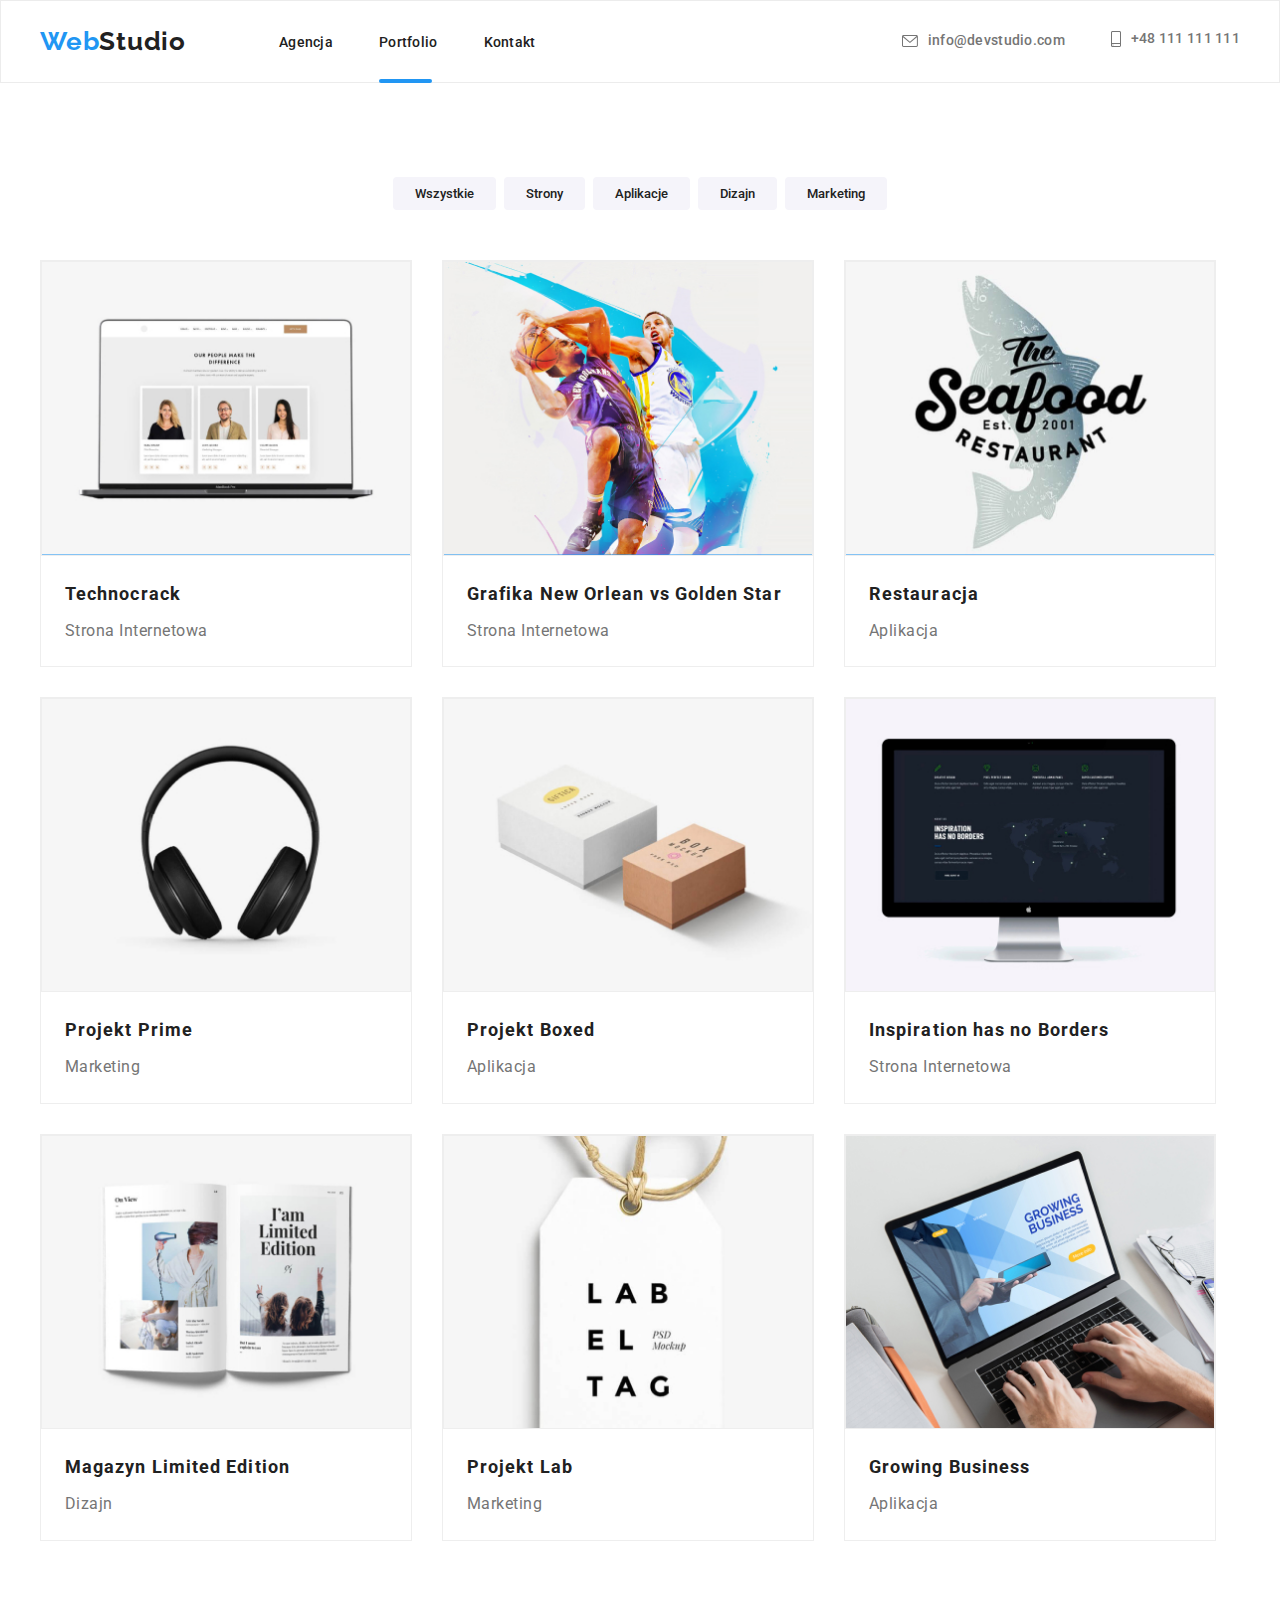
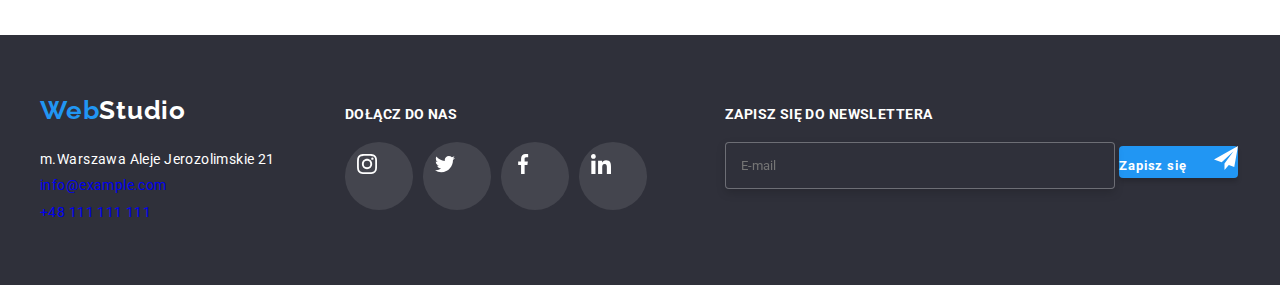
==== commit 4c5c4116: "index html commit" ====
--- a/portfolio.html
+++ b/portfolio.html
@@ -33,7 +33,7 @@
             </li>
             <li>
               <a class="menu__link-nav menu__link-nav--primary" href="./portfolio.html"
-                ><span class="menu__link-nav-portfolio">Portfolio</span></a
+                ><span class="menu__link-nav menu__link-nav--portfolio">Portfolio</span></a
               >
             </li>
             <li>
@@ -52,7 +52,7 @@
           </li>
           <li>
             <a class="menu__link-nav menu__link-nav--secondary" href="tel:+481111111">
-              <svg class="manu__icon-nav" width="10px" height="16px">
+              <svg class="menu__icon-nav" width="10px" height="16px">
                 <use href="./images/icons.svg#icon-smartphone-1"></use>
               </svg>
               +48 111 111 111
--- a/css/main.min.css
+++ b/css/main.min.css
@@ -1 +1 @@
-.btn{font-family:"Roboto",sans-serif;background-color:#2196f3;color:#fff;font-weight:700;line-height:1.9;-webkit-box-shadow:0px 4px 4px rgba(0,0,0,.15);box-shadow:0px 4px 4px rgba(0,0,0,.15);border:none;border-radius:4px;letter-spacing:.06em}.btn--modal-button{padding:10px 41px 10px 42px;margin-top:30px}.btn--modal-button:first-letter{text-transform:uppercase}.btn--sent-button{padding:10px 76px;margin:0 164px 40px 164px}.sgn-in{padding:10px 28px 10px 42px;margin-left:12px;display:-webkit-inline-box;display:-ms-inline-flexbox;display:inline-flex;-webkit-box-align:center;-ms-flex-align:center;align-items:center;text-align:center}.sgn-in-icon{fill:#fff;margin-left:24px}.sgn-in-email{font-family:"Roboto",sans-serif;background-color:#2f303a;padding:15px;width:358px;border:1px solid rgba(255,255,255,.3);-webkit-filter:drop-shadow(0px 4px 4px rgba(0, 0, 0, 0.15));filter:drop-shadow(0px 4px 4px rgba(0, 0, 0, 0.15));border-radius:4px;color:#fff}.sgn-in-footer{margin-left:8px}.button-nav{display:-webkit-box;display:-ms-flexbox;display:flex;-webkit-column-gap:8px;-moz-column-gap:8px;column-gap:8px;-webkit-box-pack:center;-ms-flex-pack:center;justify-content:center;padding-bottom:50px}.button-nav__main{font-family:"Roboto",sans-serif;background-color:#f5f4fa;border:none;color:#212121;font-weight:500;line-height:1.6;text-align:center;padding:6px 22px;border-radius:4px}.button-nav__main:hover,.button-nav__main:focus{color:#fff;background-color:#2196f3;-webkit-box-shadow:0px 3px 1px rgba(0,0,0,.1),0px 1px 2px rgba(0,0,0,.08),0px 2px 2px rgba(0,0,0,.12);box-shadow:0px 3px 1px rgba(0,0,0,.1),0px 1px 2px rgba(0,0,0,.08),0px 2px 2px rgba(0,0,0,.12);-webkit-transition-duration:250ms;transition-duration:250ms;-webkit-transition-timing-function:cubic-bezier(0.4, 0, 0.2, 1);transition-timing-function:cubic-bezier(0.4, 0, 0.2, 1)}.lorem-list{display:-webkit-inline-box;display:-ms-inline-flexbox;display:inline-flex;-ms-flex-preferred-size:calc((100% - 60px)/4);flex-basis:calc((100% - 60px)/4);-webkit-box-pack:justify;-ms-flex-pack:justify;justify-content:space-between;gap:30px}.lorem-list__lorem{text-transform:uppercase;font-size:14px;line-height:1.1;padding-top:30px}.lorem-list__item{width:270px;height:120px;background-color:#f5f4fa;border-radius:4px;display:-webkit-inline-box;display:-ms-inline-flexbox;display:inline-flex;-webkit-box-align:center;-ms-flex-align:center;align-items:center;-webkit-box-pack:center;-ms-flex-pack:center;justify-content:center}.lorem-list__text{width:270px;font-size:14px;line-height:1.7;margin-top:10px}.backdrop{position:fixed;left:0;top:0;width:100%;height:100%;background-color:rgba(0,0,0,.1)}.is-hidden{opacity:0;visibility:hidden;pointer-events:none}.modal{position:absolute;top:50%;left:50%;width:528px;min-height:581px;-webkit-transform:translate(-50%, -50%);transform:translate(-50%, -50%);background-color:#fff}.modal__icon{fill:#212121;position:absolute;-webkit-transform:translate(30%, -25%);transform:translate(30%, -25%);left:52px}.modal__input{width:448px;height:40px;border:1px solid rgba(33,33,33,.2);border-radius:4px;margin-top:4px;position:relative;padding-left:42px}.modal__input:focus-within+svg,.modal__input:hover,.modal__input:focus{outline:none;border-color:#2196f3;fill:#2196f3;-webkit-transition-duration:250ms;transition-duration:250ms;-webkit-transition-timing-function:cubic-bezier(0.4, 0, 0.2, 1);transition-timing-function:cubic-bezier(0.4, 0, 0.2, 1)}.modal__label{font-family:"Roboto",sans-serif;font-style:normal;font-weight:400;font-size:12px;line-height:1.17;letter-spacing:.01em;color:#757575;display:-webkit-box;display:-ms-flexbox;display:flex;-webkit-box-orient:vertical;-webkit-box-direction:normal;-ms-flex-direction:column;flex-direction:column;padding:0 40px 10px 40px}.modal__comment-box{width:448px;height:120px;border:1px solid rgba(33,33,33,.2);border-radius:4px;resize:none;padding-top:12px;padding-left:16px;margin-top:4px}.modal p{font-family:"Roboto",sans-serif;font-style:normal;font-weight:700;font-size:20px;line-height:1.15;text-align:center;letter-spacing:.03em;color:#212121;padding:40px 40px 12px 40px}.checkbox-label{margin:20px 54px 30px 54px;-webkit-transition:background-color .2s easy-in,15s easy-in,-webkit-box-shadow 0;transition:background-color .2s easy-in,15s easy-in,-webkit-box-shadow 0;transition:background-color .2s easy-in,box-shadow 0,15s easy-in;transition:background-color .2s easy-in,box-shadow 0,15s easy-in,-webkit-box-shadow 0;display:block}.checkbox-input{width:16px;height:15px;border-color:#212121;display:-webkit-inline-box;display:-ms-inline-flexbox;display:inline-flex;-webkit-box-align:center;-ms-flex-align:center;align-items:center}.checkbox-input:hover,.checkbox-input:focus{background-color:#2196f3;border-color:#2196f3;-webkit-transition-duration:250ms;transition-duration:250ms;-webkit-transition-timing-function:cubic-bezier(0.4, 0, 0.2, 1);transition-timing-function:cubic-bezier(0.4, 0, 0.2, 1)}.modal textarea[name=text]:focus-within{outline:none;border-color:#2196f3}.check{position:relative;-webkit-transform:translate(30%, -320%);transform:translate(30%, -320%);visibility:hidden}.policy{color:#2196f3;text-decoration:underline}.policy-text{font-family:"Roboto",sans-serif;font-style:normal;font-weight:400;font-size:14px;line-height:1.7;letter-spacing:.03em;color:#757575}.close-button{position:absolute;top:8px;right:8px;width:30px;height:30px;background-color:#fff;border-radius:50%;border:1px solid rgba(0,0,0,.1)}.close-icon{fill:#000;position:relative;top:3px}.link-footer{padding:20px 0 60px 0}.link-footer__maps,.link-footer__end{font-family:"Roboto",sans-serif;font-size:14px;line-height:1.9;letter-spacing:.03em;font-style:normal}.link-footer__maps{color:#fff}.link-footer__maps__end{color:rgba(255,255,255,.6)}.link-footer__maps__end:hover,.link-footer__maps__end:focus{color:#2196f3;-webkit-transition-property:color;transition-property:color;-webkit-transition-duration:250ms;transition-duration:250ms;-webkit-transition-timing-function:cubic-bezier(0.4, 0, 0.2, 1);transition-timing-function:cubic-bezier(0.4, 0, 0.2, 1)}.footer-social{text-transform:uppercase;font-style:normal;padding:12px 0 20px 0}.nav-header,.menu{display:-webkit-box;display:-ms-flexbox;display:flex;-webkit-box-pack:justify;-ms-flex-pack:justify;justify-content:space-between;-webkit-box-align:center;-ms-flex-align:center;align-items:center;-webkit-column-gap:46px;-moz-column-gap:46px;column-gap:46px}.menu__link-nav{font-family:"Roboto",sans-serif;font-weight:500;font-size:14px;line-height:1.14;letter-spacing:.02em}.menu__link-nav:hover,.menu__link-nav:focus{color:#2196f3;fill:#2196f3;-webkit-transition-duration:250ms;transition-duration:250ms;-webkit-transition-timing-function:cubic-bezier(0.4, 0, 0.2, 1);transition-timing-function:cubic-bezier(0.4, 0, 0.2, 1)}.menu__link-nav--primary{color:#212121;position:relative}.menu__link-nav--primary:is:hover,:focus,:active{color:#2196f3}.menu__link-nav--primary:is:hover__link-nav--primary:active::after,.menu__link-nav--primary:is:hover__link-nav-agencja::after,.menu__link-nav--primary:is:hover__link-nav-portfolio::after,:focus__link-nav--primary:active::after,:focus__link-nav-agencja::after,:focus__link-nav-portfolio::after,:active__link-nav--primary:active::after,:active__link-nav-agencja::after,:active__link-nav-portfolio::after{content:"";position:absolute;width:53px;height:4px;border-radius:2px;background-color:#2196f3;display:block;margin-top:28px}.menu__link-nav--secondary{display:-webkit-inline-box;display:-ms-inline-flexbox;display:inline-flex;color:#757575;-webkit-box-align:center;-ms-flex-align:center;align-items:center}.menu__icon-nav{fill:#757575;margin-right:10px}.pictures-list{display:-webkit-inline-box;display:-ms-inline-flexbox;display:inline-flex;-webkit-box-pack:justify;-ms-flex-pack:justify;justify-content:space-between;gap:30px;padding-top:50px}.pictures-list__img-with-text{position:relative;display:-webkit-inline-box;display:-ms-inline-flexbox;display:inline-flex}.pictures-list__img-text{font-family:"Roboto",sans-serif;font-weight:700;font-size:14px;line-height:1.1;text-align:center;letter-spacing:.03em;text-transform:uppercase;position:absolute;left:0;right:0;bottom:0;color:#fff;background:rgba(47,48,58,.8);padding:27px 90px}.pictures-list__clients{display:-webkit-box;display:-ms-flexbox;display:flex;-webkit-box-pack:center;-ms-flex-pack:center;justify-content:center;-webkit-box-align:center;-ms-flex-align:center;align-items:center;height:92px;width:170px;border:1px solid #afb1b8;border-radius:4px;color:#afb1b8}.pictures-list__clients:hover,.pictures-list__clients:focus{border-color:#2196f3;fill:#2196f3;-webkit-transition-duration:250ms;transition-duration:250ms;-webkit-transition-timing-function:cubic-bezier(0.4, 0, 0.2, 1);transition-timing-function:cubic-bezier(0.4, 0, 0.2, 1)}.pictures-list--profession{-ms-flex-preferred-size:calc((100% - 60px)/3);flex-basis:calc((100% - 60px)/3)}.pictures-list--customers{-ms-flex-preferred-size:calc((100% - 150px)/6);flex-basis:calc((100% - 150px)/6)}.pictures-list--person{-ms-flex-preferred-size:calc((100% - 90px)/4);flex-basis:calc((100% - 90px)/4)}.person-box{background:#fff;-webkit-box-shadow:0px 1px 3px rgba(0,0,0,.12),0px 1px 1px rgba(0,0,0,.14),0px 2px 1px rgba(0,0,0,.2);box-shadow:0px 1px 3px rgba(0,0,0,.12),0px 1px 1px rgba(0,0,0,.14),0px 2px 1px rgba(0,0,0,.2);border-radius:0px 0px 4px 4px;text-align:center}.name{font-weight:500;line-height:1.2;padding-top:30px}.role{line-height:1.2;padding-top:10px;padding-bottom:16px}.images-box{display:-webkit-box;display:-ms-flexbox;display:flex;-ms-flex-wrap:wrap;flex-wrap:wrap;-ms-flex-preferred-size:calc((100% - 90px)/3);flex-basis:calc((100% - 90px)/3);gap:30px}.gallery{display:-webkit-box;display:-ms-flexbox;display:flex;-ms-flex-wrap:wrap;flex-wrap:wrap;-ms-flex-preferred-size:calc((100% - 90px)/3);flex-basis:calc((100% - 90px)/3);gap:30px}.gallery__card{width:370px;border:1px solid #eee;background:#fff}.gallery__img-container>img{display:block;width:100%;height:100%;-o-object-fit:cover;object-fit:cover}.gallery__img-container{position:relative;overflow:hidden;border:1px solid #eee}.gallery__box-card{margin:0;position:absolute;left:0;right:0;top:0;bottom:0;background:rgba(33,150,243,.9);padding:49px 45px 49px 24px;color:#fff;border:none}.gallery__card figcaption{padding:20px 0 20px 24px}.gallery__card figcaption:hover,.gallery__card figcaption:focus{-webkit-box-shadow:0px 1px 1px rgba(0,0,0,.12),0px 4px 4px rgba(0,0,0,.06),1px 4px 6px rgba(0,0,0,.16);box-shadow:0px 1px 1px rgba(0,0,0,.12),0px 4px 4px rgba(0,0,0,.06),1px 4px 6px rgba(0,0,0,.16);-webkit-transition-duration:250ms;transition-duration:250ms;-webkit-transition-timing-function:cubic-bezier(0.4, 0, 0.2, 1);transition-timing-function:cubic-bezier(0.4, 0, 0.2, 1)}.gallery__box-card{-webkit-transform:translateY(100%);transform:translateY(100%);-webkit-transition:-webkit-transform .3s ease-in;transition:-webkit-transform .3s ease-in;transition:transform .3s ease-in;transition:transform .3s ease-in, -webkit-transform .3s ease-in}.gallery__card:hover .gallery__box-card{-webkit-transform:translateY(0);transform:translateY(0)}.product{padding-bottom:4px;border:none}.btn{font-family:"Roboto",sans-serif;background-color:#2196f3;color:#fff;font-weight:700;line-height:1.9;-webkit-box-shadow:0px 4px 4px rgba(0,0,0,.15);box-shadow:0px 4px 4px rgba(0,0,0,.15);border:none;border-radius:4px;letter-spacing:.06em}.btn--modal-button{padding:10px 41px 10px 42px;margin-top:30px}.btn--modal-button:first-letter{text-transform:uppercase}.btn--sent-button{padding:10px 76px;margin:0 164px 40px 164px}.sgn-in{padding:10px 28px 10px 42px;margin-left:12px;display:-webkit-inline-box;display:-ms-inline-flexbox;display:inline-flex;-webkit-box-align:center;-ms-flex-align:center;align-items:center;text-align:center}.sgn-in-icon{fill:#fff;margin-left:24px}.sgn-in-email{font-family:"Roboto",sans-serif;background-color:#2f303a;padding:15px;width:358px;border:1px solid rgba(255,255,255,.3);-webkit-filter:drop-shadow(0px 4px 4px rgba(0, 0, 0, 0.15));filter:drop-shadow(0px 4px 4px rgba(0, 0, 0, 0.15));border-radius:4px;color:#fff}.sgn-in-footer{margin-left:8px}.button-nav{display:-webkit-box;display:-ms-flexbox;display:flex;-webkit-column-gap:8px;-moz-column-gap:8px;column-gap:8px;-webkit-box-pack:center;-ms-flex-pack:center;justify-content:center;padding-bottom:50px}.button-nav__main{font-family:"Roboto",sans-serif;background-color:#f5f4fa;border:none;color:#212121;font-weight:500;line-height:1.6;text-align:center;padding:6px 22px;border-radius:4px}.button-nav__main:hover,.button-nav__main:focus{color:#fff;background-color:#2196f3;-webkit-box-shadow:0px 3px 1px rgba(0,0,0,.1),0px 1px 2px rgba(0,0,0,.08),0px 2px 2px rgba(0,0,0,.12);box-shadow:0px 3px 1px rgba(0,0,0,.1),0px 1px 2px rgba(0,0,0,.08),0px 2px 2px rgba(0,0,0,.12);-webkit-transition-duration:250ms;transition-duration:250ms;-webkit-transition-timing-function:cubic-bezier(0.4, 0, 0.2, 1);transition-timing-function:cubic-bezier(0.4, 0, 0.2, 1)}*{margin:0;padding:0}.section{padding:94px 0}svg{fill:#afb1b8}.container{max-width:1200px;width:100%;margin:0 auto}.main-body{display:-webkit-box;display:-ms-flexbox;display:flex;-webkit-box-pack:justify;-ms-flex-pack:justify;justify-content:space-between;-webkit-box-align:center;-ms-flex-align:center;align-items:center;padding:25px 0}header{border:1px solid #ececec}ul{list-style:none}a{text-decoration:none}button,.icon-social__media,.pictures-list__clients,.icon-social__footer-icon,.gallery{cursor:pointer}body{font-family:"Roboto",sans-serif;color:#212121;letter-spacing:.03em}h1{font-weight:900;font-size:44px;line-height:1.4;text-align:center;letter-spacing:.06em;text-transform:uppercase;color:#fff}h2{font-weight:700;font-size:36px;line-height:1.2;text-align:center;color:#212121}h3{font-weight:700;font-size:18px;color:#212121;line-height:2;letter-spacing:.06em}h4{color:#fff;font-weight:700;font-size:14px;line-height:1.1;letter-spacing:.03em}p{line-height:1.9;color:#757575}.main-body{display:-webkit-box;display:-ms-flexbox;display:flex;-webkit-box-pack:justify;-ms-flex-pack:justify;justify-content:space-between;-webkit-box-align:center;-ms-flex-align:center;align-items:center;padding:25px 0}.main-content{text-align:center;padding:170px 0;gap:30px}.end-body{display:-webkit-box;display:-ms-flexbox;display:flex;padding-top:60px;-webkit-column-gap:70px;-moz-column-gap:70px;column-gap:70px}.group-1{background-image:url(../images/overlay.jpg);background-repeat:no-repeat;background-size:cover;background-color:#2f303a}.group-3{padding-top:0}.group-4{background-color:#f5f4fa}footer{background-color:#2f303a}.icon-social--common{display:-webkit-inline-box;display:-ms-inline-flexbox;display:inline-flex;-webkit-box-pack:center;-ms-flex-pack:center;justify-content:center;gap:10px;padding-bottom:30px}.icon-social__media{width:44px;height:44px;border-radius:50%;padding:12px}.icon-social__media .icon-social__media--person{background-color:#fff;display:-webkit-box;display:-ms-flexbox;display:flex;-ms-flex-preferred-size:calc((100% - 40px)/4);flex-basis:calc((100% - 40px)/4);gap:10px;-webkit-box-pack:center;-ms-flex-pack:center;justify-content:center;-ms-flex-line-pack:center;align-content:center}.icon-social__media .icon-social__media--person:hover,.icon-social__media .icon-social__media--person:focus,.icon-social__media .icon-social__media--person svg:hover{background-color:#2196f3;fill:#fff;--icon-color: $lightColor;-webkit-transition-duration:250ms;transition-duration:250ms;-webkit-transition-timing-function:cubic-bezier(0.4, 0, 0.2, 1);transition-timing-function:cubic-bezier(0.4, 0, 0.2, 1)}.icon-social__media--footer{background-color:rgba(255,255,255,.1)}.icon-social--footer-social-list{display:-webkit-box;display:-ms-flexbox;display:flex;-webkit-box-align:center;-ms-flex-align:center;align-items:center;gap:10px}.icon-social__footer-icon{fill:#fff}.icon-social__footer-icon:hover,.icon-social__footer-icon:focus,.icon-social__footer-icon svg:hover,.icon-social__footer-icon svg:focus{background-color:#2196f3;-webkit-transition-duration:250ms;transition-duration:250ms;-webkit-transition-timing-function:cubic-bezier(0.4, 0, 0.2, 1);transition-timing-function:cubic-bezier(0.4, 0, 0.2, 1)}.logo{color:#2196f3;padding-right:47px}.logo,.text2nd .nav-header__text,.nav-header__logo{font-weight:700;font-family:"Raleway",sans-serif;font-size:26px;letter-spacing:.03em;line-height:1.19}.nav-header__text{color:#212121}.text2nd{color:#fff}/*# sourceMappingURL=main.min.css.map */+.btn{font-family:"Roboto",sans-serif;background-color:#2196f3;color:#fff;font-weight:700;line-height:1.9;-webkit-box-shadow:0px 4px 4px rgba(0,0,0,.15);box-shadow:0px 4px 4px rgba(0,0,0,.15);border:none;border-radius:4px;letter-spacing:.06em}.btn--modal-button{padding:10px 41px 10px 42px;margin-top:30px}.btn--modal-button:first-letter{text-transform:uppercase}.btn--sent-button{padding:10px 76px;margin:0 164px 40px 164px}.sgn-in{padding:10px 28px 10px 42px;margin-left:12px;display:-webkit-inline-box;display:-ms-inline-flexbox;display:inline-flex;-webkit-box-align:center;-ms-flex-align:center;align-items:center;text-align:center}.sgn-in-icon{fill:#fff;margin-left:24px}.sgn-in-email{font-family:"Roboto",sans-serif;background-color:#2f303a;padding:15px;width:358px;border:1px solid rgba(255,255,255,.3);-webkit-filter:drop-shadow(0px 4px 4px rgba(0, 0, 0, 0.15));filter:drop-shadow(0px 4px 4px rgba(0, 0, 0, 0.15));border-radius:4px;color:#fff}.sgn-in-footer{margin-left:8px}.button-nav{display:-webkit-box;display:-ms-flexbox;display:flex;-webkit-column-gap:8px;-moz-column-gap:8px;column-gap:8px;-webkit-box-pack:center;-ms-flex-pack:center;justify-content:center;padding-bottom:50px}.button-nav__main{font-family:"Roboto",sans-serif;background-color:#f5f4fa;border:none;color:#212121;font-weight:500;line-height:1.6;text-align:center;padding:6px 22px;border-radius:4px}.button-nav__main:hover,.button-nav__main:focus{color:#fff;background-color:#2196f3;-webkit-box-shadow:0px 3px 1px rgba(0,0,0,.1),0px 1px 2px rgba(0,0,0,.08),0px 2px 2px rgba(0,0,0,.12);box-shadow:0px 3px 1px rgba(0,0,0,.1),0px 1px 2px rgba(0,0,0,.08),0px 2px 2px rgba(0,0,0,.12);-webkit-transition-duration:250ms;transition-duration:250ms;-webkit-transition-timing-function:cubic-bezier(0.4, 0, 0.2, 1);transition-timing-function:cubic-bezier(0.4, 0, 0.2, 1)}.lorem-list{display:-webkit-inline-box;display:-ms-inline-flexbox;display:inline-flex;-ms-flex-preferred-size:calc((100% - 60px)/4);flex-basis:calc((100% - 60px)/4);-webkit-box-pack:justify;-ms-flex-pack:justify;justify-content:space-between;gap:30px}.lorem-list__lorem{text-transform:uppercase;font-size:14px;line-height:1.1;padding-top:30px}.lorem-list__item{width:270px;height:120px;background-color:#f5f4fa;border-radius:4px;display:-webkit-inline-box;display:-ms-inline-flexbox;display:inline-flex;-webkit-box-align:center;-ms-flex-align:center;align-items:center;-webkit-box-pack:center;-ms-flex-pack:center;justify-content:center}.lorem-list__text{width:270px;font-size:14px;line-height:1.7;margin-top:10px}.backdrop{position:fixed;left:0;top:0;width:100%;height:100%;background-color:rgba(0,0,0,.1)}.is-hidden{opacity:0;visibility:hidden;pointer-events:none}.modal{position:absolute;top:50%;left:50%;width:528px;min-height:581px;-webkit-transform:translate(-50%, -50%);transform:translate(-50%, -50%);background-color:#fff}.modal__icon{fill:#212121;position:absolute;-webkit-transform:translate(30%, -25%);transform:translate(30%, -25%);left:52px}.modal__input{width:448px;height:40px;border:1px solid rgba(33,33,33,.2);border-radius:4px;margin-top:4px;position:relative;padding-left:42px}.modal__input:focus-within+svg,.modal__input:hover,.modal__input:focus{outline:none;border-color:#2196f3;fill:#2196f3;-webkit-transition-duration:250ms;transition-duration:250ms;-webkit-transition-timing-function:cubic-bezier(0.4, 0, 0.2, 1);transition-timing-function:cubic-bezier(0.4, 0, 0.2, 1)}.modal__label{font-family:"Roboto",sans-serif;font-style:normal;font-weight:400;font-size:12px;line-height:1.17;letter-spacing:.01em;color:#757575;display:-webkit-box;display:-ms-flexbox;display:flex;-webkit-box-orient:vertical;-webkit-box-direction:normal;-ms-flex-direction:column;flex-direction:column;padding:0 40px 10px 40px}.modal__comment-box{width:448px;height:120px;border:1px solid rgba(33,33,33,.2);border-radius:4px;resize:none;padding-top:12px;padding-left:16px;margin-top:4px}.modal p{font-family:"Roboto",sans-serif;font-style:normal;font-weight:700;font-size:20px;line-height:1.15;text-align:center;letter-spacing:.03em;color:#212121;padding:40px 40px 12px 40px}.checkbox-label{margin:20px 54px 30px 54px;-webkit-transition:background-color .2s easy-in,15s easy-in,-webkit-box-shadow 0;transition:background-color .2s easy-in,15s easy-in,-webkit-box-shadow 0;transition:background-color .2s easy-in,box-shadow 0,15s easy-in;transition:background-color .2s easy-in,box-shadow 0,15s easy-in,-webkit-box-shadow 0;display:block}.checkbox-input{width:16px;height:15px;border-color:#212121;display:-webkit-inline-box;display:-ms-inline-flexbox;display:inline-flex;-webkit-box-align:center;-ms-flex-align:center;align-items:center}.checkbox-input:hover,.checkbox-input:focus{background-color:#2196f3;border-color:#2196f3;-webkit-transition-duration:250ms;transition-duration:250ms;-webkit-transition-timing-function:cubic-bezier(0.4, 0, 0.2, 1);transition-timing-function:cubic-bezier(0.4, 0, 0.2, 1)}.modal textarea[name=text]:focus-within{outline:none;border-color:#2196f3}.check{position:relative;-webkit-transform:translate(30%, -320%);transform:translate(30%, -320%);visibility:hidden}.policy{color:#2196f3;text-decoration:underline}.policy-text{font-family:"Roboto",sans-serif;font-style:normal;font-weight:400;font-size:14px;line-height:1.7;letter-spacing:.03em;color:#757575}.close-button{position:absolute;top:8px;right:8px;width:30px;height:30px;background-color:#fff;border-radius:50%;border:1px solid rgba(0,0,0,.1)}.close-icon{fill:#000;position:relative;top:3px}.link-footer{padding:20px 0 60px 0}.link-footer__maps,.link-footer__end{font-family:"Roboto",sans-serif;font-size:14px;line-height:1.9;letter-spacing:.03em;font-style:normal}.link-footer__maps{color:#fff}.link-footer__maps__end{color:rgba(255,255,255,.6)}.link-footer__maps__end:hover,.link-footer__maps__end:focus{color:#2196f3;-webkit-transition-property:color;transition-property:color;-webkit-transition-duration:250ms;transition-duration:250ms;-webkit-transition-timing-function:cubic-bezier(0.4, 0, 0.2, 1);transition-timing-function:cubic-bezier(0.4, 0, 0.2, 1)}.footer-social{text-transform:uppercase;font-style:normal;padding:12px 0 20px 0}.nav-header,.menu{display:-webkit-box;display:-ms-flexbox;display:flex;-webkit-box-pack:justify;-ms-flex-pack:justify;justify-content:space-between;-webkit-box-align:center;-ms-flex-align:center;align-items:center;-webkit-column-gap:46px;-moz-column-gap:46px;column-gap:46px}.menu__link-nav{font-family:"Roboto",sans-serif;font-weight:500;font-size:14px;line-height:1.14;letter-spacing:.02em}.menu__link-nav:hover,.menu__link-nav:focus{color:#2196f3;fill:#2196f3;-webkit-transition-duration:250ms;transition-duration:250ms;-webkit-transition-timing-function:cubic-bezier(0.4, 0, 0.2, 1);transition-timing-function:cubic-bezier(0.4, 0, 0.2, 1)}.menu__link-nav--primary{color:#212121;position:relative}.menu__link-nav--primary:is:hover,:focus,:active{color:#2196f3}.menu__link-nav--primary:active::after,.menu__link-nav--agency::after,.menu__link-nav--portfolio::after{content:"";position:absolute;width:53px;height:4px;border-radius:2px;background-color:#2196f3;display:block;margin-top:28px}.menu__link-nav--secondary{display:-webkit-inline-box;display:-ms-inline-flexbox;display:inline-flex;color:#757575;-webkit-box-align:center;-ms-flex-align:center;align-items:center}.menu__icon-nav{fill:#757575;margin-right:10px}.pictures-list{display:-webkit-inline-box;display:-ms-inline-flexbox;display:inline-flex;-webkit-box-pack:justify;-ms-flex-pack:justify;justify-content:space-between;gap:30px;padding-top:50px}.pictures-list__img-with-text{position:relative;display:-webkit-inline-box;display:-ms-inline-flexbox;display:inline-flex}.pictures-list__img-text{font-family:"Roboto",sans-serif;font-weight:700;font-size:14px;line-height:1.1;text-align:center;letter-spacing:.03em;text-transform:uppercase;position:absolute;left:0;right:0;bottom:0;color:#fff;background:rgba(47,48,58,.8);padding:27px 90px}.pictures-list__clients{display:-webkit-box;display:-ms-flexbox;display:flex;-webkit-box-pack:center;-ms-flex-pack:center;justify-content:center;-webkit-box-align:center;-ms-flex-align:center;align-items:center;height:92px;width:170px;border:1px solid #afb1b8;border-radius:4px;color:#afb1b8}.pictures-list__clients:hover,.pictures-list__clients:focus{border-color:#2196f3;fill:#2196f3;-webkit-transition-duration:250ms;transition-duration:250ms;-webkit-transition-timing-function:cubic-bezier(0.4, 0, 0.2, 1);transition-timing-function:cubic-bezier(0.4, 0, 0.2, 1)}.pictures-list--profession{-ms-flex-preferred-size:calc((100% - 60px)/3);flex-basis:calc((100% - 60px)/3)}.pictures-list--customers{-ms-flex-preferred-size:calc((100% - 150px)/6);flex-basis:calc((100% - 150px)/6)}.pictures-list--person{-ms-flex-preferred-size:calc((100% - 90px)/4);flex-basis:calc((100% - 90px)/4)}.person-box{background:#fff;-webkit-box-shadow:0px 1px 3px rgba(0,0,0,.12),0px 1px 1px rgba(0,0,0,.14),0px 2px 1px rgba(0,0,0,.2);box-shadow:0px 1px 3px rgba(0,0,0,.12),0px 1px 1px rgba(0,0,0,.14),0px 2px 1px rgba(0,0,0,.2);border-radius:0px 0px 4px 4px;text-align:center}.name{font-weight:500;line-height:1.2;padding-top:30px}.role{line-height:1.2;padding-top:10px;padding-bottom:16px}.images-box{display:-webkit-box;display:-ms-flexbox;display:flex;-ms-flex-wrap:wrap;flex-wrap:wrap;-ms-flex-preferred-size:calc((100% - 90px)/3);flex-basis:calc((100% - 90px)/3);gap:30px}.gallery{display:-webkit-box;display:-ms-flexbox;display:flex;-ms-flex-wrap:wrap;flex-wrap:wrap;-ms-flex-preferred-size:calc((100% - 90px)/3);flex-basis:calc((100% - 90px)/3);gap:30px}.gallery__card{width:370px;border:1px solid #eee;background:#fff}.gallery__img-container>img{display:block;width:100%;height:100%;-o-object-fit:cover;object-fit:cover}.gallery__img-container{position:relative;overflow:hidden;border:1px solid #eee}.gallery__box-card{margin:0;position:absolute;left:0;right:0;top:0;bottom:0;background:rgba(33,150,243,.9);padding:49px 45px 49px 24px;color:#fff;border:none}.gallery__card figcaption{padding:20px 0 20px 24px}.gallery__card figcaption:hover,.gallery__card figcaption:focus{-webkit-box-shadow:0px 1px 1px rgba(0,0,0,.12),0px 4px 4px rgba(0,0,0,.06),1px 4px 6px rgba(0,0,0,.16);box-shadow:0px 1px 1px rgba(0,0,0,.12),0px 4px 4px rgba(0,0,0,.06),1px 4px 6px rgba(0,0,0,.16);-webkit-transition-duration:250ms;transition-duration:250ms;-webkit-transition-timing-function:cubic-bezier(0.4, 0, 0.2, 1);transition-timing-function:cubic-bezier(0.4, 0, 0.2, 1)}.gallery__box-card{-webkit-transform:translateY(100%);transform:translateY(100%);-webkit-transition:-webkit-transform .3s ease-in;transition:-webkit-transform .3s ease-in;transition:transform .3s ease-in;transition:transform .3s ease-in, -webkit-transform .3s ease-in}.gallery__card:hover .gallery__box-card{-webkit-transform:translateY(0);transform:translateY(0)}.product{padding-bottom:4px;border:none}.btn{font-family:"Roboto",sans-serif;background-color:#2196f3;color:#fff;font-weight:700;line-height:1.9;-webkit-box-shadow:0px 4px 4px rgba(0,0,0,.15);box-shadow:0px 4px 4px rgba(0,0,0,.15);border:none;border-radius:4px;letter-spacing:.06em}.btn--modal-button{padding:10px 41px 10px 42px;margin-top:30px}.btn--modal-button:first-letter{text-transform:uppercase}.btn--sent-button{padding:10px 76px;margin:0 164px 40px 164px}.sgn-in{padding:10px 28px 10px 42px;margin-left:12px;display:-webkit-inline-box;display:-ms-inline-flexbox;display:inline-flex;-webkit-box-align:center;-ms-flex-align:center;align-items:center;text-align:center}.sgn-in-icon{fill:#fff;margin-left:24px}.sgn-in-email{font-family:"Roboto",sans-serif;background-color:#2f303a;padding:15px;width:358px;border:1px solid rgba(255,255,255,.3);-webkit-filter:drop-shadow(0px 4px 4px rgba(0, 0, 0, 0.15));filter:drop-shadow(0px 4px 4px rgba(0, 0, 0, 0.15));border-radius:4px;color:#fff}.sgn-in-footer{margin-left:8px}.button-nav{display:-webkit-box;display:-ms-flexbox;display:flex;-webkit-column-gap:8px;-moz-column-gap:8px;column-gap:8px;-webkit-box-pack:center;-ms-flex-pack:center;justify-content:center;padding-bottom:50px}.button-nav__main{font-family:"Roboto",sans-serif;background-color:#f5f4fa;border:none;color:#212121;font-weight:500;line-height:1.6;text-align:center;padding:6px 22px;border-radius:4px}.button-nav__main:hover,.button-nav__main:focus{color:#fff;background-color:#2196f3;-webkit-box-shadow:0px 3px 1px rgba(0,0,0,.1),0px 1px 2px rgba(0,0,0,.08),0px 2px 2px rgba(0,0,0,.12);box-shadow:0px 3px 1px rgba(0,0,0,.1),0px 1px 2px rgba(0,0,0,.08),0px 2px 2px rgba(0,0,0,.12);-webkit-transition-duration:250ms;transition-duration:250ms;-webkit-transition-timing-function:cubic-bezier(0.4, 0, 0.2, 1);transition-timing-function:cubic-bezier(0.4, 0, 0.2, 1)}*{margin:0;padding:0}.section{padding:94px 0}svg{fill:#afb1b8}.container{max-width:1200px;width:100%;margin:0 auto}.main-body{display:-webkit-box;display:-ms-flexbox;display:flex;-webkit-box-pack:justify;-ms-flex-pack:justify;justify-content:space-between;-webkit-box-align:center;-ms-flex-align:center;align-items:center;padding:25px 0}header{border:1px solid #ececec}ul{list-style:none}a{text-decoration:none}button,.icon-social__media,.pictures-list__clients,.icon-social__footer-icon,.gallery{cursor:pointer}body{font-family:"Roboto",sans-serif;color:#212121;letter-spacing:.03em}h1{font-weight:900;font-size:44px;line-height:1.4;text-align:center;letter-spacing:.06em;text-transform:uppercase;color:#fff}h2{font-weight:700;font-size:36px;line-height:1.2;text-align:center;color:#212121}h3{font-weight:700;font-size:18px;color:#212121;line-height:2;letter-spacing:.06em}h4{color:#fff;font-weight:700;font-size:14px;line-height:1.1;letter-spacing:.03em}p{line-height:1.9;color:#757575}.main-body{display:-webkit-box;display:-ms-flexbox;display:flex;-webkit-box-pack:justify;-ms-flex-pack:justify;justify-content:space-between;-webkit-box-align:center;-ms-flex-align:center;align-items:center;padding:25px 0}.main-content{text-align:center;padding:170px 0;gap:30px}.end-body{display:-webkit-box;display:-ms-flexbox;display:flex;padding-top:60px;-webkit-column-gap:70px;-moz-column-gap:70px;column-gap:70px}.group-1{background-image:url(../images/overlay.jpg);background-repeat:no-repeat;background-size:cover;background-color:#2f303a}.group-3{padding-top:0}.group-4{background-color:#f5f4fa}footer{background-color:#2f303a}.icon-social--common{display:-webkit-inline-box;display:-ms-inline-flexbox;display:inline-flex;-webkit-box-pack:center;-ms-flex-pack:center;justify-content:center;gap:10px;padding-bottom:30px}.icon-social__media{width:44px;height:44px;border-radius:50%;padding:12px}.icon-social__media .icon-social__media--person{background-color:#fff;display:-webkit-box;display:-ms-flexbox;display:flex;-ms-flex-preferred-size:calc((100% - 40px)/4);flex-basis:calc((100% - 40px)/4);gap:10px;-webkit-box-pack:center;-ms-flex-pack:center;justify-content:center;-ms-flex-line-pack:center;align-content:center}.icon-social__media .icon-social__media--person:hover,.icon-social__media .icon-social__media--person:focus,.icon-social__media .icon-social__media--person svg:hover{background-color:#2196f3;fill:#fff;--icon-color: $lightColor;-webkit-transition-duration:250ms;transition-duration:250ms;-webkit-transition-timing-function:cubic-bezier(0.4, 0, 0.2, 1);transition-timing-function:cubic-bezier(0.4, 0, 0.2, 1)}.icon-social__media--footer{background-color:rgba(255,255,255,.1)}.icon-social--footer-social-list{display:-webkit-box;display:-ms-flexbox;display:flex;-webkit-box-align:center;-ms-flex-align:center;align-items:center;gap:10px}.icon-social__footer-icon{fill:#fff}.icon-social__footer-icon:hover,.icon-social__footer-icon:focus,.icon-social__footer-icon svg:hover,.icon-social__footer-icon svg:focus{background-color:#2196f3;-webkit-transition-duration:250ms;transition-duration:250ms;-webkit-transition-timing-function:cubic-bezier(0.4, 0, 0.2, 1);transition-timing-function:cubic-bezier(0.4, 0, 0.2, 1)}.logo{color:#2196f3;padding-right:47px}.logo,.text2nd .nav-header__text,.nav-header__logo{font-weight:700;font-family:"Raleway",sans-serif;font-size:26px;letter-spacing:.03em;line-height:1.19}.nav-header__text{color:#212121}.text2nd{color:#fff}/*# sourceMappingURL=main.min.css.map */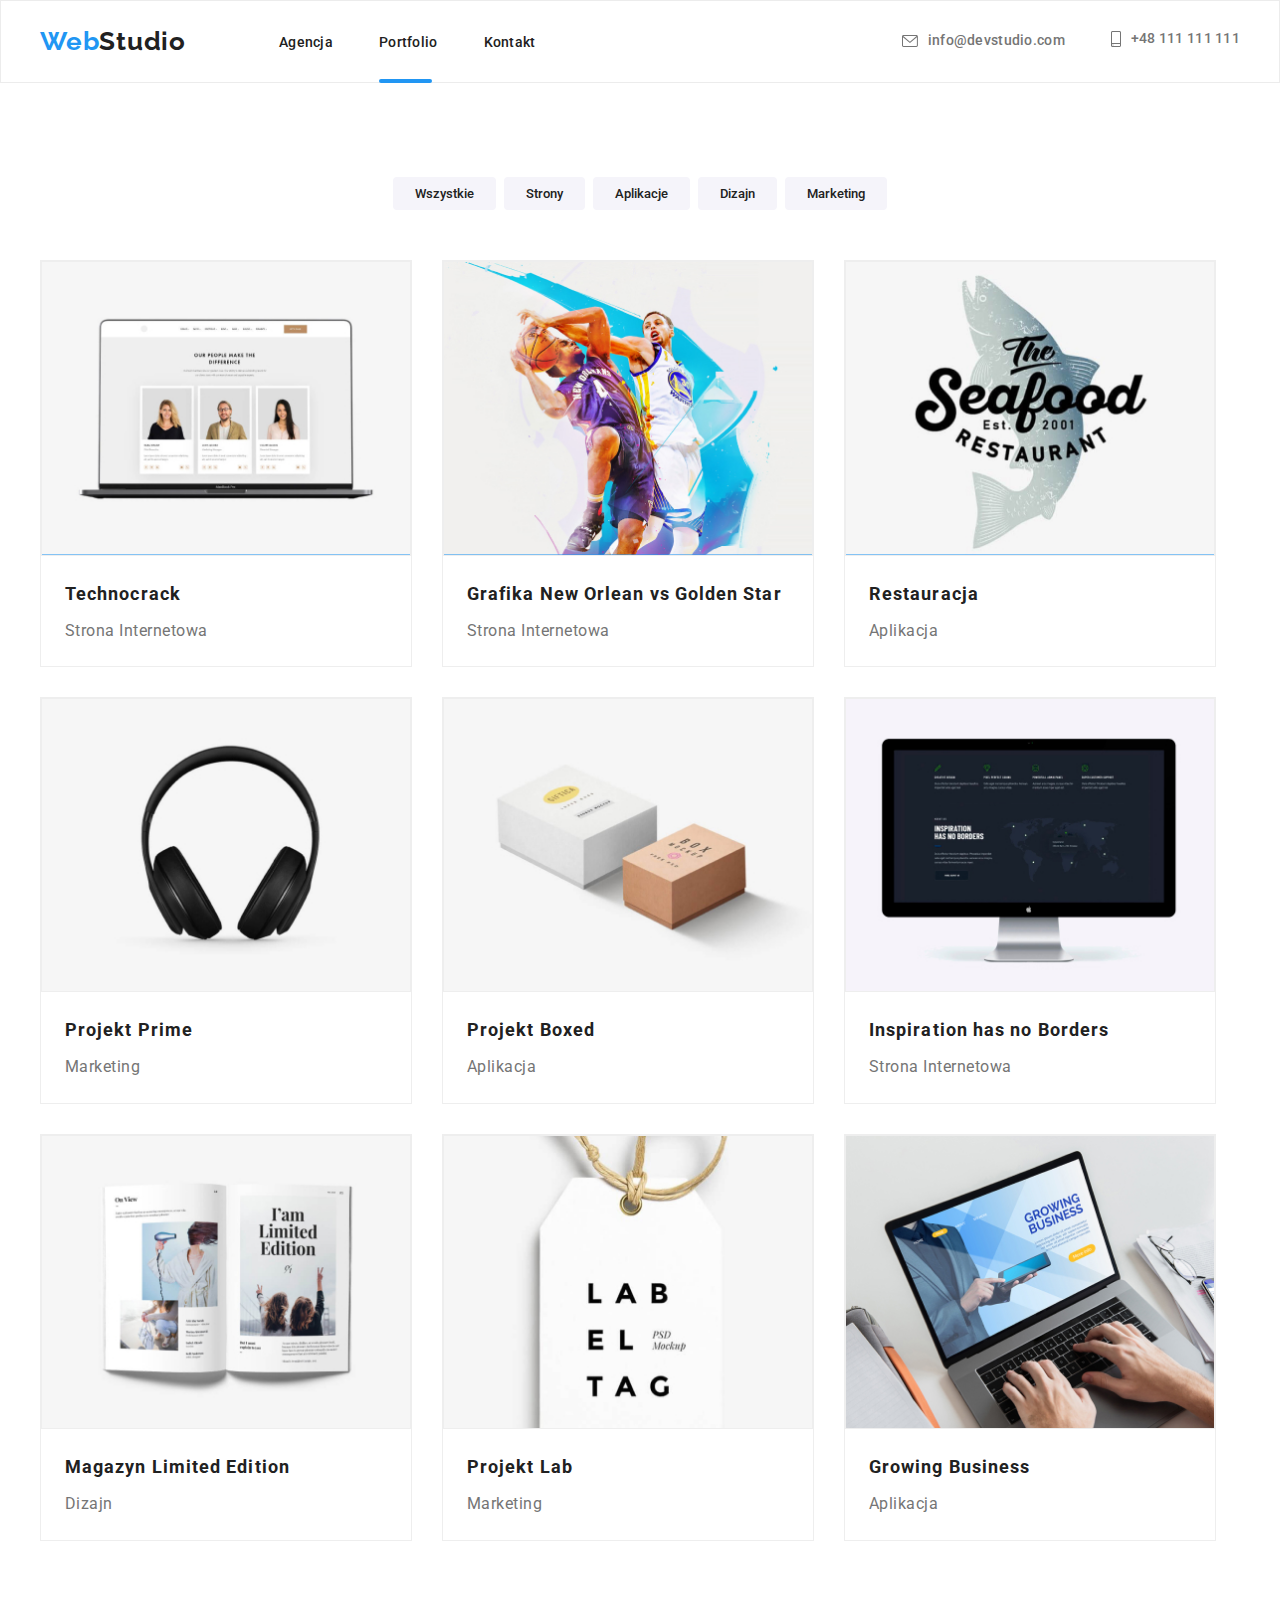
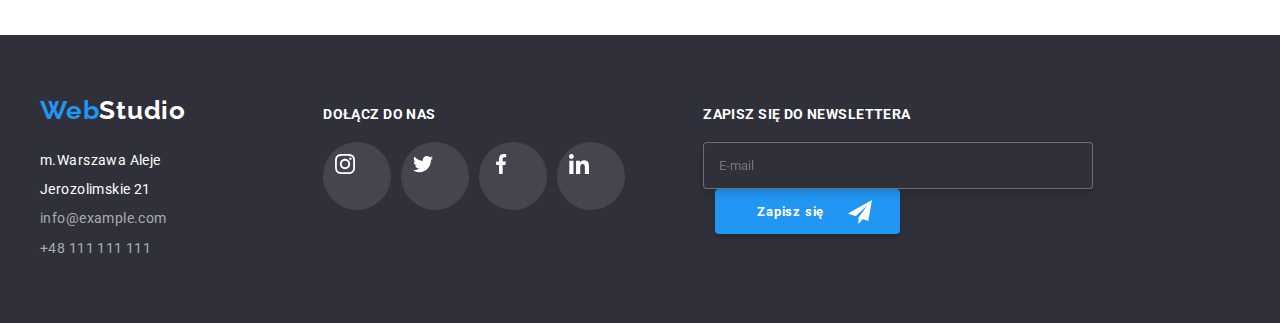
==== commit fdd76ea5: "portfolio commit" ====
--- a/portfolio.html
+++ b/portfolio.html
@@ -244,24 +244,24 @@
         </div>
         <div>
           <h4 class="footer-social">dołącz do nas</h4>
-          <ul class="icon-social icon-social--footer-social-list">
-            <li class="icon-social__media icon-social__media--footer">
-              <svg class="icon-social__footer-icon" width="20" height="20">
+          <ul class="social social--footer-social-list">
+            <li class="social__media social__media--footer">
+              <svg class="social__footer-icon" width="20" height="20">
                 <use href="./images/icons.svg#icon-instagram-3"></use>
               </svg>
             </li>
-            <li class="icon-social__media icon-social__media--footer">
-              <svg class="icon-social__footer-icon" width="20" height="20">
+            <li class="social__media social__media--footer">
+              <svg class="social__footer-icon" width="20" height="20">
                 <use href="./images/icons.svg#icon-twitter-1"></use>
               </svg>
             </li>
-            <li class="icon-social__media icon-social__media--footer">
-              <svg class="icon-social__footer-icon" width="20" height="20">
+            <li class="social__media social__media--footer">
+              <svg class="social__footer-icon" width="20" height="20">
                 <use href="./images/icons.svg#icon-facebook-1"></use>
               </svg>
             </li>
-            <li class="icon-social__media icon-social__media--footer">
-              <svg class="icon-social__footer-icon" width="20" height="20">
+            <li class="social__media social__media--footer">
+              <svg class="social__footer-icon" width="20" height="20">
                 <use href="./images/icons.svg#icon-linkedin-1"></use>
               </svg>
             </li>
--- a/css/main.min.css
+++ b/css/main.min.css
@@ -1 +1 @@
-.btn{font-family:"Roboto",sans-serif;background-color:#2196f3;color:#fff;font-weight:700;line-height:1.9;-webkit-box-shadow:0px 4px 4px rgba(0,0,0,.15);box-shadow:0px 4px 4px rgba(0,0,0,.15);border:none;border-radius:4px;letter-spacing:.06em}.btn--modal-button{padding:10px 41px 10px 42px;margin-top:30px}.btn--modal-button:first-letter{text-transform:uppercase}.btn--sent-button{padding:10px 76px;margin:0 164px 40px 164px}.sgn-in{padding:10px 28px 10px 42px;margin-left:12px;display:-webkit-inline-box;display:-ms-inline-flexbox;display:inline-flex;-webkit-box-align:center;-ms-flex-align:center;align-items:center;text-align:center}.sgn-in-icon{fill:#fff;margin-left:24px}.sgn-in-email{font-family:"Roboto",sans-serif;background-color:#2f303a;padding:15px;width:358px;border:1px solid rgba(255,255,255,.3);-webkit-filter:drop-shadow(0px 4px 4px rgba(0, 0, 0, 0.15));filter:drop-shadow(0px 4px 4px rgba(0, 0, 0, 0.15));border-radius:4px;color:#fff}.sgn-in-footer{margin-left:8px}.button-nav{display:-webkit-box;display:-ms-flexbox;display:flex;-webkit-column-gap:8px;-moz-column-gap:8px;column-gap:8px;-webkit-box-pack:center;-ms-flex-pack:center;justify-content:center;padding-bottom:50px}.button-nav__main{font-family:"Roboto",sans-serif;background-color:#f5f4fa;border:none;color:#212121;font-weight:500;line-height:1.6;text-align:center;padding:6px 22px;border-radius:4px}.button-nav__main:hover,.button-nav__main:focus{color:#fff;background-color:#2196f3;-webkit-box-shadow:0px 3px 1px rgba(0,0,0,.1),0px 1px 2px rgba(0,0,0,.08),0px 2px 2px rgba(0,0,0,.12);box-shadow:0px 3px 1px rgba(0,0,0,.1),0px 1px 2px rgba(0,0,0,.08),0px 2px 2px rgba(0,0,0,.12);-webkit-transition-duration:250ms;transition-duration:250ms;-webkit-transition-timing-function:cubic-bezier(0.4, 0, 0.2, 1);transition-timing-function:cubic-bezier(0.4, 0, 0.2, 1)}.lorem-list{display:-webkit-inline-box;display:-ms-inline-flexbox;display:inline-flex;-ms-flex-preferred-size:calc((100% - 60px)/4);flex-basis:calc((100% - 60px)/4);-webkit-box-pack:justify;-ms-flex-pack:justify;justify-content:space-between;gap:30px}.lorem-list__lorem{text-transform:uppercase;font-size:14px;line-height:1.1;padding-top:30px}.lorem-list__item{width:270px;height:120px;background-color:#f5f4fa;border-radius:4px;display:-webkit-inline-box;display:-ms-inline-flexbox;display:inline-flex;-webkit-box-align:center;-ms-flex-align:center;align-items:center;-webkit-box-pack:center;-ms-flex-pack:center;justify-content:center}.lorem-list__text{width:270px;font-size:14px;line-height:1.7;margin-top:10px}.backdrop{position:fixed;left:0;top:0;width:100%;height:100%;background-color:rgba(0,0,0,.1)}.is-hidden{opacity:0;visibility:hidden;pointer-events:none}.modal{position:absolute;top:50%;left:50%;width:528px;min-height:581px;-webkit-transform:translate(-50%, -50%);transform:translate(-50%, -50%);background-color:#fff}.modal__icon{fill:#212121;position:absolute;-webkit-transform:translate(30%, -25%);transform:translate(30%, -25%);left:52px}.modal__input{width:448px;height:40px;border:1px solid rgba(33,33,33,.2);border-radius:4px;margin-top:4px;position:relative;padding-left:42px}.modal__input:focus-within+svg,.modal__input:hover,.modal__input:focus{outline:none;border-color:#2196f3;fill:#2196f3;-webkit-transition-duration:250ms;transition-duration:250ms;-webkit-transition-timing-function:cubic-bezier(0.4, 0, 0.2, 1);transition-timing-function:cubic-bezier(0.4, 0, 0.2, 1)}.modal__label{font-family:"Roboto",sans-serif;font-style:normal;font-weight:400;font-size:12px;line-height:1.17;letter-spacing:.01em;color:#757575;display:-webkit-box;display:-ms-flexbox;display:flex;-webkit-box-orient:vertical;-webkit-box-direction:normal;-ms-flex-direction:column;flex-direction:column;padding:0 40px 10px 40px}.modal__comment-box{width:448px;height:120px;border:1px solid rgba(33,33,33,.2);border-radius:4px;resize:none;padding-top:12px;padding-left:16px;margin-top:4px}.modal p{font-family:"Roboto",sans-serif;font-style:normal;font-weight:700;font-size:20px;line-height:1.15;text-align:center;letter-spacing:.03em;color:#212121;padding:40px 40px 12px 40px}.checkbox-label{margin:20px 54px 30px 54px;-webkit-transition:background-color .2s easy-in,15s easy-in,-webkit-box-shadow 0;transition:background-color .2s easy-in,15s easy-in,-webkit-box-shadow 0;transition:background-color .2s easy-in,box-shadow 0,15s easy-in;transition:background-color .2s easy-in,box-shadow 0,15s easy-in,-webkit-box-shadow 0;display:block}.checkbox-input{width:16px;height:15px;border-color:#212121;display:-webkit-inline-box;display:-ms-inline-flexbox;display:inline-flex;-webkit-box-align:center;-ms-flex-align:center;align-items:center}.checkbox-input:hover,.checkbox-input:focus{background-color:#2196f3;border-color:#2196f3;-webkit-transition-duration:250ms;transition-duration:250ms;-webkit-transition-timing-function:cubic-bezier(0.4, 0, 0.2, 1);transition-timing-function:cubic-bezier(0.4, 0, 0.2, 1)}.modal textarea[name=text]:focus-within{outline:none;border-color:#2196f3}.check{position:relative;-webkit-transform:translate(30%, -320%);transform:translate(30%, -320%);visibility:hidden}.policy{color:#2196f3;text-decoration:underline}.policy-text{font-family:"Roboto",sans-serif;font-style:normal;font-weight:400;font-size:14px;line-height:1.7;letter-spacing:.03em;color:#757575}.close-button{position:absolute;top:8px;right:8px;width:30px;height:30px;background-color:#fff;border-radius:50%;border:1px solid rgba(0,0,0,.1)}.close-icon{fill:#000;position:relative;top:3px}.link-footer{padding:20px 0 60px 0}.link-footer__maps,.link-footer__end{font-family:"Roboto",sans-serif;font-size:14px;line-height:1.9;letter-spacing:.03em;font-style:normal}.link-footer__maps{color:#fff}.link-footer__maps__end{color:rgba(255,255,255,.6)}.link-footer__maps__end:hover,.link-footer__maps__end:focus{color:#2196f3;-webkit-transition-property:color;transition-property:color;-webkit-transition-duration:250ms;transition-duration:250ms;-webkit-transition-timing-function:cubic-bezier(0.4, 0, 0.2, 1);transition-timing-function:cubic-bezier(0.4, 0, 0.2, 1)}.footer-social{text-transform:uppercase;font-style:normal;padding:12px 0 20px 0}.nav-header,.menu{display:-webkit-box;display:-ms-flexbox;display:flex;-webkit-box-pack:justify;-ms-flex-pack:justify;justify-content:space-between;-webkit-box-align:center;-ms-flex-align:center;align-items:center;-webkit-column-gap:46px;-moz-column-gap:46px;column-gap:46px}.menu__link-nav{font-family:"Roboto",sans-serif;font-weight:500;font-size:14px;line-height:1.14;letter-spacing:.02em}.menu__link-nav:hover,.menu__link-nav:focus{color:#2196f3;fill:#2196f3;-webkit-transition-duration:250ms;transition-duration:250ms;-webkit-transition-timing-function:cubic-bezier(0.4, 0, 0.2, 1);transition-timing-function:cubic-bezier(0.4, 0, 0.2, 1)}.menu__link-nav--primary{color:#212121;position:relative}.menu__link-nav--primary:is:hover,:focus,:active{color:#2196f3}.menu__link-nav--primary:active::after,.menu__link-nav--agency::after,.menu__link-nav--portfolio::after{content:"";position:absolute;width:53px;height:4px;border-radius:2px;background-color:#2196f3;display:block;margin-top:28px}.menu__link-nav--secondary{display:-webkit-inline-box;display:-ms-inline-flexbox;display:inline-flex;color:#757575;-webkit-box-align:center;-ms-flex-align:center;align-items:center}.menu__icon-nav{fill:#757575;margin-right:10px}.pictures-list{display:-webkit-inline-box;display:-ms-inline-flexbox;display:inline-flex;-webkit-box-pack:justify;-ms-flex-pack:justify;justify-content:space-between;gap:30px;padding-top:50px}.pictures-list__img-with-text{position:relative;display:-webkit-inline-box;display:-ms-inline-flexbox;display:inline-flex}.pictures-list__img-text{font-family:"Roboto",sans-serif;font-weight:700;font-size:14px;line-height:1.1;text-align:center;letter-spacing:.03em;text-transform:uppercase;position:absolute;left:0;right:0;bottom:0;color:#fff;background:rgba(47,48,58,.8);padding:27px 90px}.pictures-list__clients{display:-webkit-box;display:-ms-flexbox;display:flex;-webkit-box-pack:center;-ms-flex-pack:center;justify-content:center;-webkit-box-align:center;-ms-flex-align:center;align-items:center;height:92px;width:170px;border:1px solid #afb1b8;border-radius:4px;color:#afb1b8}.pictures-list__clients:hover,.pictures-list__clients:focus{border-color:#2196f3;fill:#2196f3;-webkit-transition-duration:250ms;transition-duration:250ms;-webkit-transition-timing-function:cubic-bezier(0.4, 0, 0.2, 1);transition-timing-function:cubic-bezier(0.4, 0, 0.2, 1)}.pictures-list--profession{-ms-flex-preferred-size:calc((100% - 60px)/3);flex-basis:calc((100% - 60px)/3)}.pictures-list--customers{-ms-flex-preferred-size:calc((100% - 150px)/6);flex-basis:calc((100% - 150px)/6)}.pictures-list--person{-ms-flex-preferred-size:calc((100% - 90px)/4);flex-basis:calc((100% - 90px)/4)}.person-box{background:#fff;-webkit-box-shadow:0px 1px 3px rgba(0,0,0,.12),0px 1px 1px rgba(0,0,0,.14),0px 2px 1px rgba(0,0,0,.2);box-shadow:0px 1px 3px rgba(0,0,0,.12),0px 1px 1px rgba(0,0,0,.14),0px 2px 1px rgba(0,0,0,.2);border-radius:0px 0px 4px 4px;text-align:center}.name{font-weight:500;line-height:1.2;padding-top:30px}.role{line-height:1.2;padding-top:10px;padding-bottom:16px}.images-box{display:-webkit-box;display:-ms-flexbox;display:flex;-ms-flex-wrap:wrap;flex-wrap:wrap;-ms-flex-preferred-size:calc((100% - 90px)/3);flex-basis:calc((100% - 90px)/3);gap:30px}.gallery{display:-webkit-box;display:-ms-flexbox;display:flex;-ms-flex-wrap:wrap;flex-wrap:wrap;-ms-flex-preferred-size:calc((100% - 90px)/3);flex-basis:calc((100% - 90px)/3);gap:30px}.gallery__card{width:370px;border:1px solid #eee;background:#fff}.gallery__img-container>img{display:block;width:100%;height:100%;-o-object-fit:cover;object-fit:cover}.gallery__img-container{position:relative;overflow:hidden;border:1px solid #eee}.gallery__box-card{margin:0;position:absolute;left:0;right:0;top:0;bottom:0;background:rgba(33,150,243,.9);padding:49px 45px 49px 24px;color:#fff;border:none}.gallery__card figcaption{padding:20px 0 20px 24px}.gallery__card figcaption:hover,.gallery__card figcaption:focus{-webkit-box-shadow:0px 1px 1px rgba(0,0,0,.12),0px 4px 4px rgba(0,0,0,.06),1px 4px 6px rgba(0,0,0,.16);box-shadow:0px 1px 1px rgba(0,0,0,.12),0px 4px 4px rgba(0,0,0,.06),1px 4px 6px rgba(0,0,0,.16);-webkit-transition-duration:250ms;transition-duration:250ms;-webkit-transition-timing-function:cubic-bezier(0.4, 0, 0.2, 1);transition-timing-function:cubic-bezier(0.4, 0, 0.2, 1)}.gallery__box-card{-webkit-transform:translateY(100%);transform:translateY(100%);-webkit-transition:-webkit-transform .3s ease-in;transition:-webkit-transform .3s ease-in;transition:transform .3s ease-in;transition:transform .3s ease-in, -webkit-transform .3s ease-in}.gallery__card:hover .gallery__box-card{-webkit-transform:translateY(0);transform:translateY(0)}.product{padding-bottom:4px;border:none}.btn{font-family:"Roboto",sans-serif;background-color:#2196f3;color:#fff;font-weight:700;line-height:1.9;-webkit-box-shadow:0px 4px 4px rgba(0,0,0,.15);box-shadow:0px 4px 4px rgba(0,0,0,.15);border:none;border-radius:4px;letter-spacing:.06em}.btn--modal-button{padding:10px 41px 10px 42px;margin-top:30px}.btn--modal-button:first-letter{text-transform:uppercase}.btn--sent-button{padding:10px 76px;margin:0 164px 40px 164px}.sgn-in{padding:10px 28px 10px 42px;margin-left:12px;display:-webkit-inline-box;display:-ms-inline-flexbox;display:inline-flex;-webkit-box-align:center;-ms-flex-align:center;align-items:center;text-align:center}.sgn-in-icon{fill:#fff;margin-left:24px}.sgn-in-email{font-family:"Roboto",sans-serif;background-color:#2f303a;padding:15px;width:358px;border:1px solid rgba(255,255,255,.3);-webkit-filter:drop-shadow(0px 4px 4px rgba(0, 0, 0, 0.15));filter:drop-shadow(0px 4px 4px rgba(0, 0, 0, 0.15));border-radius:4px;color:#fff}.sgn-in-footer{margin-left:8px}.button-nav{display:-webkit-box;display:-ms-flexbox;display:flex;-webkit-column-gap:8px;-moz-column-gap:8px;column-gap:8px;-webkit-box-pack:center;-ms-flex-pack:center;justify-content:center;padding-bottom:50px}.button-nav__main{font-family:"Roboto",sans-serif;background-color:#f5f4fa;border:none;color:#212121;font-weight:500;line-height:1.6;text-align:center;padding:6px 22px;border-radius:4px}.button-nav__main:hover,.button-nav__main:focus{color:#fff;background-color:#2196f3;-webkit-box-shadow:0px 3px 1px rgba(0,0,0,.1),0px 1px 2px rgba(0,0,0,.08),0px 2px 2px rgba(0,0,0,.12);box-shadow:0px 3px 1px rgba(0,0,0,.1),0px 1px 2px rgba(0,0,0,.08),0px 2px 2px rgba(0,0,0,.12);-webkit-transition-duration:250ms;transition-duration:250ms;-webkit-transition-timing-function:cubic-bezier(0.4, 0, 0.2, 1);transition-timing-function:cubic-bezier(0.4, 0, 0.2, 1)}*{margin:0;padding:0}.section{padding:94px 0}svg{fill:#afb1b8}.container{max-width:1200px;width:100%;margin:0 auto}.main-body{display:-webkit-box;display:-ms-flexbox;display:flex;-webkit-box-pack:justify;-ms-flex-pack:justify;justify-content:space-between;-webkit-box-align:center;-ms-flex-align:center;align-items:center;padding:25px 0}header{border:1px solid #ececec}ul{list-style:none}a{text-decoration:none}button,.icon-social__media,.pictures-list__clients,.icon-social__footer-icon,.gallery{cursor:pointer}body{font-family:"Roboto",sans-serif;color:#212121;letter-spacing:.03em}h1{font-weight:900;font-size:44px;line-height:1.4;text-align:center;letter-spacing:.06em;text-transform:uppercase;color:#fff}h2{font-weight:700;font-size:36px;line-height:1.2;text-align:center;color:#212121}h3{font-weight:700;font-size:18px;color:#212121;line-height:2;letter-spacing:.06em}h4{color:#fff;font-weight:700;font-size:14px;line-height:1.1;letter-spacing:.03em}p{line-height:1.9;color:#757575}.main-body{display:-webkit-box;display:-ms-flexbox;display:flex;-webkit-box-pack:justify;-ms-flex-pack:justify;justify-content:space-between;-webkit-box-align:center;-ms-flex-align:center;align-items:center;padding:25px 0}.main-content{text-align:center;padding:170px 0;gap:30px}.end-body{display:-webkit-box;display:-ms-flexbox;display:flex;padding-top:60px;-webkit-column-gap:70px;-moz-column-gap:70px;column-gap:70px}.group-1{background-image:url(../images/overlay.jpg);background-repeat:no-repeat;background-size:cover;background-color:#2f303a}.group-3{padding-top:0}.group-4{background-color:#f5f4fa}footer{background-color:#2f303a}.icon-social--common{display:-webkit-inline-box;display:-ms-inline-flexbox;display:inline-flex;-webkit-box-pack:center;-ms-flex-pack:center;justify-content:center;gap:10px;padding-bottom:30px}.icon-social__media{width:44px;height:44px;border-radius:50%;padding:12px}.icon-social__media .icon-social__media--person{background-color:#fff;display:-webkit-box;display:-ms-flexbox;display:flex;-ms-flex-preferred-size:calc((100% - 40px)/4);flex-basis:calc((100% - 40px)/4);gap:10px;-webkit-box-pack:center;-ms-flex-pack:center;justify-content:center;-ms-flex-line-pack:center;align-content:center}.icon-social__media .icon-social__media--person:hover,.icon-social__media .icon-social__media--person:focus,.icon-social__media .icon-social__media--person svg:hover{background-color:#2196f3;fill:#fff;--icon-color: $lightColor;-webkit-transition-duration:250ms;transition-duration:250ms;-webkit-transition-timing-function:cubic-bezier(0.4, 0, 0.2, 1);transition-timing-function:cubic-bezier(0.4, 0, 0.2, 1)}.icon-social__media--footer{background-color:rgba(255,255,255,.1)}.icon-social--footer-social-list{display:-webkit-box;display:-ms-flexbox;display:flex;-webkit-box-align:center;-ms-flex-align:center;align-items:center;gap:10px}.icon-social__footer-icon{fill:#fff}.icon-social__footer-icon:hover,.icon-social__footer-icon:focus,.icon-social__footer-icon svg:hover,.icon-social__footer-icon svg:focus{background-color:#2196f3;-webkit-transition-duration:250ms;transition-duration:250ms;-webkit-transition-timing-function:cubic-bezier(0.4, 0, 0.2, 1);transition-timing-function:cubic-bezier(0.4, 0, 0.2, 1)}.logo{color:#2196f3;padding-right:47px}.logo,.text2nd .nav-header__text,.nav-header__logo{font-weight:700;font-family:"Raleway",sans-serif;font-size:26px;letter-spacing:.03em;line-height:1.19}.nav-header__text{color:#212121}.text2nd{color:#fff}/*# sourceMappingURL=main.min.css.map */+.btn{font-family:"Roboto",sans-serif;background-color:#2196f3;color:#fff;font-weight:700;line-height:1.9;-webkit-box-shadow:0px 4px 4px rgba(0,0,0,.15);box-shadow:0px 4px 4px rgba(0,0,0,.15);border:none;border-radius:4px;letter-spacing:.06em}.btn--modal-button{padding:10px 41px 10px 42px;margin-top:30px}.btn--modal-button:first-letter{text-transform:uppercase}.btn--sent-button{padding:10px 76px;margin:0 164px 40px 164px}.btn--sign-in{padding:10px 28px 10px 42px;margin-left:12px;display:-webkit-inline-box;display:-ms-inline-flexbox;display:inline-flex;-webkit-box-align:center;-ms-flex-align:center;align-items:center;text-align:center}.sgn-in-icon{fill:#fff;margin-left:24px}.sgn-in-email{font-family:"Roboto",sans-serif;background-color:#2f303a;padding:15px;width:358px;border:1px solid rgba(255,255,255,.3);-webkit-filter:drop-shadow(0px 4px 4px rgba(0, 0, 0, 0.15));filter:drop-shadow(0px 4px 4px rgba(0, 0, 0, 0.15));border-radius:4px;color:#fff}.sgn-in-footer{margin-left:8px}.button-nav{display:-webkit-box;display:-ms-flexbox;display:flex;-webkit-column-gap:8px;-moz-column-gap:8px;column-gap:8px;-webkit-box-pack:center;-ms-flex-pack:center;justify-content:center;padding-bottom:50px}.button-nav__main{font-family:"Roboto",sans-serif;background-color:#f5f4fa;border:none;color:#212121;font-weight:500;line-height:1.6;text-align:center;padding:6px 22px;border-radius:4px}.button-nav__main:hover,.button-nav__main:focus{color:#fff;background-color:#2196f3;-webkit-box-shadow:0px 3px 1px rgba(0,0,0,.1),0px 1px 2px rgba(0,0,0,.08),0px 2px 2px rgba(0,0,0,.12);box-shadow:0px 3px 1px rgba(0,0,0,.1),0px 1px 2px rgba(0,0,0,.08),0px 2px 2px rgba(0,0,0,.12);-webkit-transition-duration:250ms;transition-duration:250ms;-webkit-transition-timing-function:cubic-bezier(0.4, 0, 0.2, 1);transition-timing-function:cubic-bezier(0.4, 0, 0.2, 1)}.lorem{display:-webkit-inline-box;display:-ms-inline-flexbox;display:inline-flex;-ms-flex-preferred-size:calc((100% - 60px)/4);flex-basis:calc((100% - 60px)/4);-webkit-box-pack:justify;-ms-flex-pack:justify;justify-content:space-between;gap:30px}.lorem__element{text-transform:uppercase;font-size:14px;line-height:1.1;padding-top:30px}.lorem__item{width:270px;height:120px;background-color:#f5f4fa;border-radius:4px;display:-webkit-inline-box;display:-ms-inline-flexbox;display:inline-flex;-webkit-box-align:center;-ms-flex-align:center;align-items:center;-webkit-box-pack:center;-ms-flex-pack:center;justify-content:center}.lorem__text{width:270px;font-size:14px;line-height:1.7;margin-top:10px}.backdrop{position:fixed;left:0;top:0;width:100%;height:100%;background-color:rgba(0,0,0,.1)}.is-hidden{opacity:0;visibility:hidden;pointer-events:none}.modal{position:absolute;top:50%;left:50%;width:528px;min-height:581px;-webkit-transform:translate(-50%, -50%);transform:translate(-50%, -50%);background-color:#fff}.modal__icon{fill:#212121;position:absolute;-webkit-transform:translate(30%, -25%);transform:translate(30%, -25%);left:52px}.modal__input{width:448px;height:40px;border:1px solid rgba(33,33,33,.2);border-radius:4px;margin-top:4px;position:relative;padding-left:42px}.modal__input:focus-within+svg,.modal__input:hover+svg,.modal__input:hover,.modal__input:focus{outline:none;border-color:#2196f3;fill:#2196f3;-webkit-transition-duration:250ms;transition-duration:250ms;-webkit-transition-timing-function:cubic-bezier(0.4, 0, 0.2, 1);transition-timing-function:cubic-bezier(0.4, 0, 0.2, 1)}.modal__label{font-family:"Roboto",sans-serif;font-style:normal;font-weight:400;font-size:12px;line-height:1.17;letter-spacing:.01em;color:#757575;display:-webkit-box;display:-ms-flexbox;display:flex;-webkit-box-orient:vertical;-webkit-box-direction:normal;-ms-flex-direction:column;flex-direction:column;padding:0 40px 10px 40px}.modal__comment-box{width:448px;height:120px;border:1px solid rgba(33,33,33,.2);border-radius:4px;resize:none;padding-top:12px;padding-left:16px;margin-top:4px}.modal p{font-family:"Roboto",sans-serif;font-style:normal;font-weight:700;font-size:20px;line-height:1.15;text-align:center;letter-spacing:.03em;color:#212121;padding:40px 40px 12px 40px}.checkbox-label{margin:20px 54px 30px 54px;-webkit-transition:background-color .2s easy-in,15s easy-in,-webkit-box-shadow 0;transition:background-color .2s easy-in,15s easy-in,-webkit-box-shadow 0;transition:background-color .2s easy-in,box-shadow 0,15s easy-in;transition:background-color .2s easy-in,box-shadow 0,15s easy-in,-webkit-box-shadow 0;display:block}.checkbox-input{width:16px;height:15px;border-color:#212121;display:-webkit-inline-box;display:-ms-inline-flexbox;display:inline-flex;-webkit-box-align:center;-ms-flex-align:center;align-items:center}.checkbox-input:hover,.checkbox-input:focus{background-color:#2196f3;border-color:#2196f3;-webkit-transition-duration:250ms;transition-duration:250ms;-webkit-transition-timing-function:cubic-bezier(0.4, 0, 0.2, 1);transition-timing-function:cubic-bezier(0.4, 0, 0.2, 1)}.modal textarea[name=text]:focus-within{outline:none;border-color:#2196f3}.check{position:relative;-webkit-transform:translate(30%, -320%);transform:translate(30%, -320%);visibility:hidden}.policy{color:#2196f3;text-decoration:underline}.policy-text{font-family:"Roboto",sans-serif;font-style:normal;font-weight:400;font-size:14px;line-height:1.7;letter-spacing:.03em;color:#757575}.close-button{position:absolute;top:8px;right:8px;width:30px;height:30px;background-color:#fff;border-radius:50%;border:1px solid rgba(0,0,0,.1)}.close-icon{fill:#000;position:relative;top:3px}.link-footer{padding:20px 0 60px 0}.link-footer__maps,.link-footer__end{font-family:"Roboto",sans-serif;font-size:14px;line-height:2.1;letter-spacing:.03em;font-style:normal}.link-footer__maps{color:#fff}.link-footer__end{color:rgba(255,255,255,.6)}.footer-social{text-transform:uppercase;font-style:normal;padding:12px 0 20px 0}.nav-header,.menu{display:-webkit-box;display:-ms-flexbox;display:flex;-webkit-box-pack:justify;-ms-flex-pack:justify;justify-content:space-between;-webkit-box-align:center;-ms-flex-align:center;align-items:center;-webkit-column-gap:46px;-moz-column-gap:46px;column-gap:46px}.menu__link-nav{font-family:"Roboto",sans-serif;font-weight:500;font-size:14px;line-height:1.14;letter-spacing:.02em}.menu__link-nav:hover svg,.menu__link-nav:focus svg,.menu__link-nav:hover,.menu__link-nav:focus{color:#2196f3;fill:#2196f3;-webkit-transition-duration:250ms;transition-duration:250ms;-webkit-transition-timing-function:cubic-bezier(0.4, 0, 0.2, 1);transition-timing-function:cubic-bezier(0.4, 0, 0.2, 1)}.menu__link-nav--primary{color:#212121;position:relative}.menu__link-nav--primary:is:hover,:focus,:active{color:#2196f3}.menu__link-nav--primary:active::after,.menu__link-nav--agency::after,.menu__link-nav--portfolio::after{content:"";position:absolute;width:53px;height:4px;border-radius:2px;background-color:#2196f3;display:block;margin-top:28px}.menu__link-nav--secondary{display:-webkit-inline-box;display:-ms-inline-flexbox;display:inline-flex;color:#757575;-webkit-box-align:center;-ms-flex-align:center;align-items:center}.menu__icon-nav{fill:#757575;margin-right:10px}.operation{display:-webkit-inline-box;display:-ms-inline-flexbox;display:inline-flex;-webkit-box-pack:justify;-ms-flex-pack:justify;justify-content:space-between;gap:30px;padding-top:50px}.operation__text{position:relative;display:-webkit-inline-box;display:-ms-inline-flexbox;display:inline-flex}.operation__signature{font-family:"Roboto",sans-serif;font-weight:700;font-size:14px;line-height:1.1;text-align:center;letter-spacing:.03em;text-transform:uppercase;position:absolute;left:0;right:0;bottom:0;color:#fff;background:rgba(47,48,58,.8);padding:27px 90px}.operation__clients{display:-webkit-box;display:-ms-flexbox;display:flex;-webkit-box-pack:center;-ms-flex-pack:center;justify-content:center;-webkit-box-align:center;-ms-flex-align:center;align-items:center;height:92px;width:170px;border:1px solid #afb1b8;border-radius:4px;color:#afb1b8}.operation__clients:hover,.operation__clients:focus,.operation__clients:hover svg,.operation__clients:focus svg{border-color:#2196f3;fill:#2196f3;-webkit-transition-duration:250ms;transition-duration:250ms;-webkit-transition-timing-function:cubic-bezier(0.4, 0, 0.2, 1);transition-timing-function:cubic-bezier(0.4, 0, 0.2, 1)}.operation--profession{-ms-flex-preferred-size:calc((100% - 60px)/3);flex-basis:calc((100% - 60px)/3)}.operation--customers{-ms-flex-preferred-size:calc((100% - 150px)/6);flex-basis:calc((100% - 150px)/6)}.operation--person{-ms-flex-preferred-size:calc((100% - 90px)/4);flex-basis:calc((100% - 90px)/4)}.person-box{background:#fff;-webkit-box-shadow:0px 1px 3px rgba(0,0,0,.12),0px 1px 1px rgba(0,0,0,.14),0px 2px 1px rgba(0,0,0,.2);box-shadow:0px 1px 3px rgba(0,0,0,.12),0px 1px 1px rgba(0,0,0,.14),0px 2px 1px rgba(0,0,0,.2);border-radius:0px 0px 4px 4px;text-align:center}.name{font-weight:500;line-height:1.2;padding-top:30px}.role{line-height:1.2;padding-top:10px;padding-bottom:16px}.images-box{display:-webkit-box;display:-ms-flexbox;display:flex;-ms-flex-wrap:wrap;flex-wrap:wrap;-ms-flex-preferred-size:calc((100% - 90px)/3);flex-basis:calc((100% - 90px)/3);gap:30px}.gallery{display:-webkit-box;display:-ms-flexbox;display:flex;-ms-flex-wrap:wrap;flex-wrap:wrap;-ms-flex-preferred-size:calc((100% - 90px)/3);flex-basis:calc((100% - 90px)/3);gap:30px}.gallery__card{width:370px;border:1px solid #eee;background:#fff}.gallery__img-container>img{display:block;width:100%;height:100%;-o-object-fit:cover;object-fit:cover}.gallery__img-container{position:relative;overflow:hidden;border:1px solid #eee}.gallery__box-card{margin:0;position:absolute;left:0;right:0;top:0;bottom:0;background:rgba(33,150,243,.9);padding:49px 45px 49px 24px;color:#fff;border:none}.gallery__card figcaption{padding:20px 0 20px 24px}.gallery__card figcaption:hover,.gallery__card figcaption:focus{-webkit-box-shadow:0px 1px 1px rgba(0,0,0,.12),0px 4px 4px rgba(0,0,0,.06),1px 4px 6px rgba(0,0,0,.16);box-shadow:0px 1px 1px rgba(0,0,0,.12),0px 4px 4px rgba(0,0,0,.06),1px 4px 6px rgba(0,0,0,.16);-webkit-transition-duration:250ms;transition-duration:250ms;-webkit-transition-timing-function:cubic-bezier(0.4, 0, 0.2, 1);transition-timing-function:cubic-bezier(0.4, 0, 0.2, 1)}.gallery__box-card{-webkit-transform:translateY(100%);transform:translateY(100%);-webkit-transition:-webkit-transform .3s ease-in;transition:-webkit-transform .3s ease-in;transition:transform .3s ease-in;transition:transform .3s ease-in, -webkit-transform .3s ease-in}.gallery__card:hover .gallery__box-card{-webkit-transform:translateY(0);transform:translateY(0)}.product{padding-bottom:4px;border:none}.btn{font-family:"Roboto",sans-serif;background-color:#2196f3;color:#fff;font-weight:700;line-height:1.9;-webkit-box-shadow:0px 4px 4px rgba(0,0,0,.15);box-shadow:0px 4px 4px rgba(0,0,0,.15);border:none;border-radius:4px;letter-spacing:.06em}.btn--modal-button{padding:10px 41px 10px 42px;margin-top:30px}.btn--modal-button:first-letter{text-transform:uppercase}.btn--sent-button{padding:10px 76px;margin:0 164px 40px 164px}.btn--sign-in{padding:10px 28px 10px 42px;margin-left:12px;display:-webkit-inline-box;display:-ms-inline-flexbox;display:inline-flex;-webkit-box-align:center;-ms-flex-align:center;align-items:center;text-align:center}.sgn-in-icon{fill:#fff;margin-left:24px}.sgn-in-email{font-family:"Roboto",sans-serif;background-color:#2f303a;padding:15px;width:358px;border:1px solid rgba(255,255,255,.3);-webkit-filter:drop-shadow(0px 4px 4px rgba(0, 0, 0, 0.15));filter:drop-shadow(0px 4px 4px rgba(0, 0, 0, 0.15));border-radius:4px;color:#fff}.sgn-in-footer{margin-left:8px}.button-nav{display:-webkit-box;display:-ms-flexbox;display:flex;-webkit-column-gap:8px;-moz-column-gap:8px;column-gap:8px;-webkit-box-pack:center;-ms-flex-pack:center;justify-content:center;padding-bottom:50px}.button-nav__main{font-family:"Roboto",sans-serif;background-color:#f5f4fa;border:none;color:#212121;font-weight:500;line-height:1.6;text-align:center;padding:6px 22px;border-radius:4px}.button-nav__main:hover,.button-nav__main:focus{color:#fff;background-color:#2196f3;-webkit-box-shadow:0px 3px 1px rgba(0,0,0,.1),0px 1px 2px rgba(0,0,0,.08),0px 2px 2px rgba(0,0,0,.12);box-shadow:0px 3px 1px rgba(0,0,0,.1),0px 1px 2px rgba(0,0,0,.08),0px 2px 2px rgba(0,0,0,.12);-webkit-transition-duration:250ms;transition-duration:250ms;-webkit-transition-timing-function:cubic-bezier(0.4, 0, 0.2, 1);transition-timing-function:cubic-bezier(0.4, 0, 0.2, 1)}*{margin:0;padding:0}.section{padding:94px 0}svg{fill:#afb1b8}.container{max-width:1200px;width:100%;margin:0 auto}.main-body{display:-webkit-box;display:-ms-flexbox;display:flex;-webkit-box-pack:justify;-ms-flex-pack:justify;justify-content:space-between;-webkit-box-align:center;-ms-flex-align:center;align-items:center;padding:25px 0}header{border:1px solid #ececec}ul{list-style:none}a{text-decoration:none}button,.icon-social__media,.pictures-list__clients,.icon-social__footer-icon,.gallery{cursor:pointer}body{font-family:"Roboto",sans-serif;color:#212121;letter-spacing:.03em}h1{font-weight:900;font-size:44px;line-height:1.4;text-align:center;letter-spacing:.06em;text-transform:uppercase;color:#fff}h2{font-weight:700;font-size:36px;line-height:1.2;text-align:center;color:#212121}h3{font-weight:700;font-size:18px;color:#212121;line-height:2;letter-spacing:.06em}h4{color:#fff;font-weight:700;font-size:14px;line-height:1.1;letter-spacing:.03em}p{line-height:1.9;color:#757575}.main-body{display:-webkit-box;display:-ms-flexbox;display:flex;-webkit-box-pack:justify;-ms-flex-pack:justify;justify-content:space-between;-webkit-box-align:center;-ms-flex-align:center;align-items:center;padding:25px 0}.main-content{text-align:center;padding:170px 0;gap:30px}.end-body{display:-webkit-box;display:-ms-flexbox;display:flex;padding-top:60px;-webkit-column-gap:70px;-moz-column-gap:70px;column-gap:70px}.group-1{background-image:url(../images/overlay.jpg);background-repeat:no-repeat;background-size:cover;background-color:#2f303a}.group-3{padding-top:0}.group-4{background-color:#f5f4fa}footer{background-color:#2f303a}.social--common{display:-webkit-inline-box;display:-ms-inline-flexbox;display:inline-flex;-webkit-box-pack:center;-ms-flex-pack:center;justify-content:center;gap:10px;padding-bottom:30px}.social__media{width:44px;height:44px;border-radius:50%;padding:12px}.social__media--person{background-color:#fff;display:-webkit-box;display:-ms-flexbox;display:flex;-ms-flex-preferred-size:calc((100% - 40px)/4);flex-basis:calc((100% - 40px)/4);gap:10px;-webkit-box-pack:center;-ms-flex-pack:center;justify-content:center;-ms-flex-line-pack:center;align-content:center}.social__media--person:hover,.social__media--person:focus,.social__media--person:hover svg{background-color:#2196f3;fill:#fff;-webkit-transition-duration:250ms;transition-duration:250ms;-webkit-transition-timing-function:cubic-bezier(0.4, 0, 0.2, 1);transition-timing-function:cubic-bezier(0.4, 0, 0.2, 1)}.social__media--footer{background-color:rgba(255,255,255,.1)}.social__media--footer:hover,.social__media--footer:focus,.social__media--footer:hover svg,.social__media--footer:focus svg{background-color:#2196f3;-webkit-transition-duration:250ms;transition-duration:250ms;-webkit-transition-timing-function:cubic-bezier(0.4, 0, 0.2, 1);transition-timing-function:cubic-bezier(0.4, 0, 0.2, 1)}.social--footer-social-list{display:-webkit-box;display:-ms-flexbox;display:flex;-webkit-box-align:center;-ms-flex-align:center;align-items:center;gap:10px}.social__footer-icon{fill:#fff}.logo{color:#2196f3;padding-right:47px}.logo,.text2nd .nav-header__text,.nav-header__logo{font-weight:700;font-family:"Raleway",sans-serif;font-size:26px;letter-spacing:.03em;line-height:1.19}.nav-header__text{color:#212121}.text2nd{color:#fff}/*# sourceMappingURL=main.min.css.map */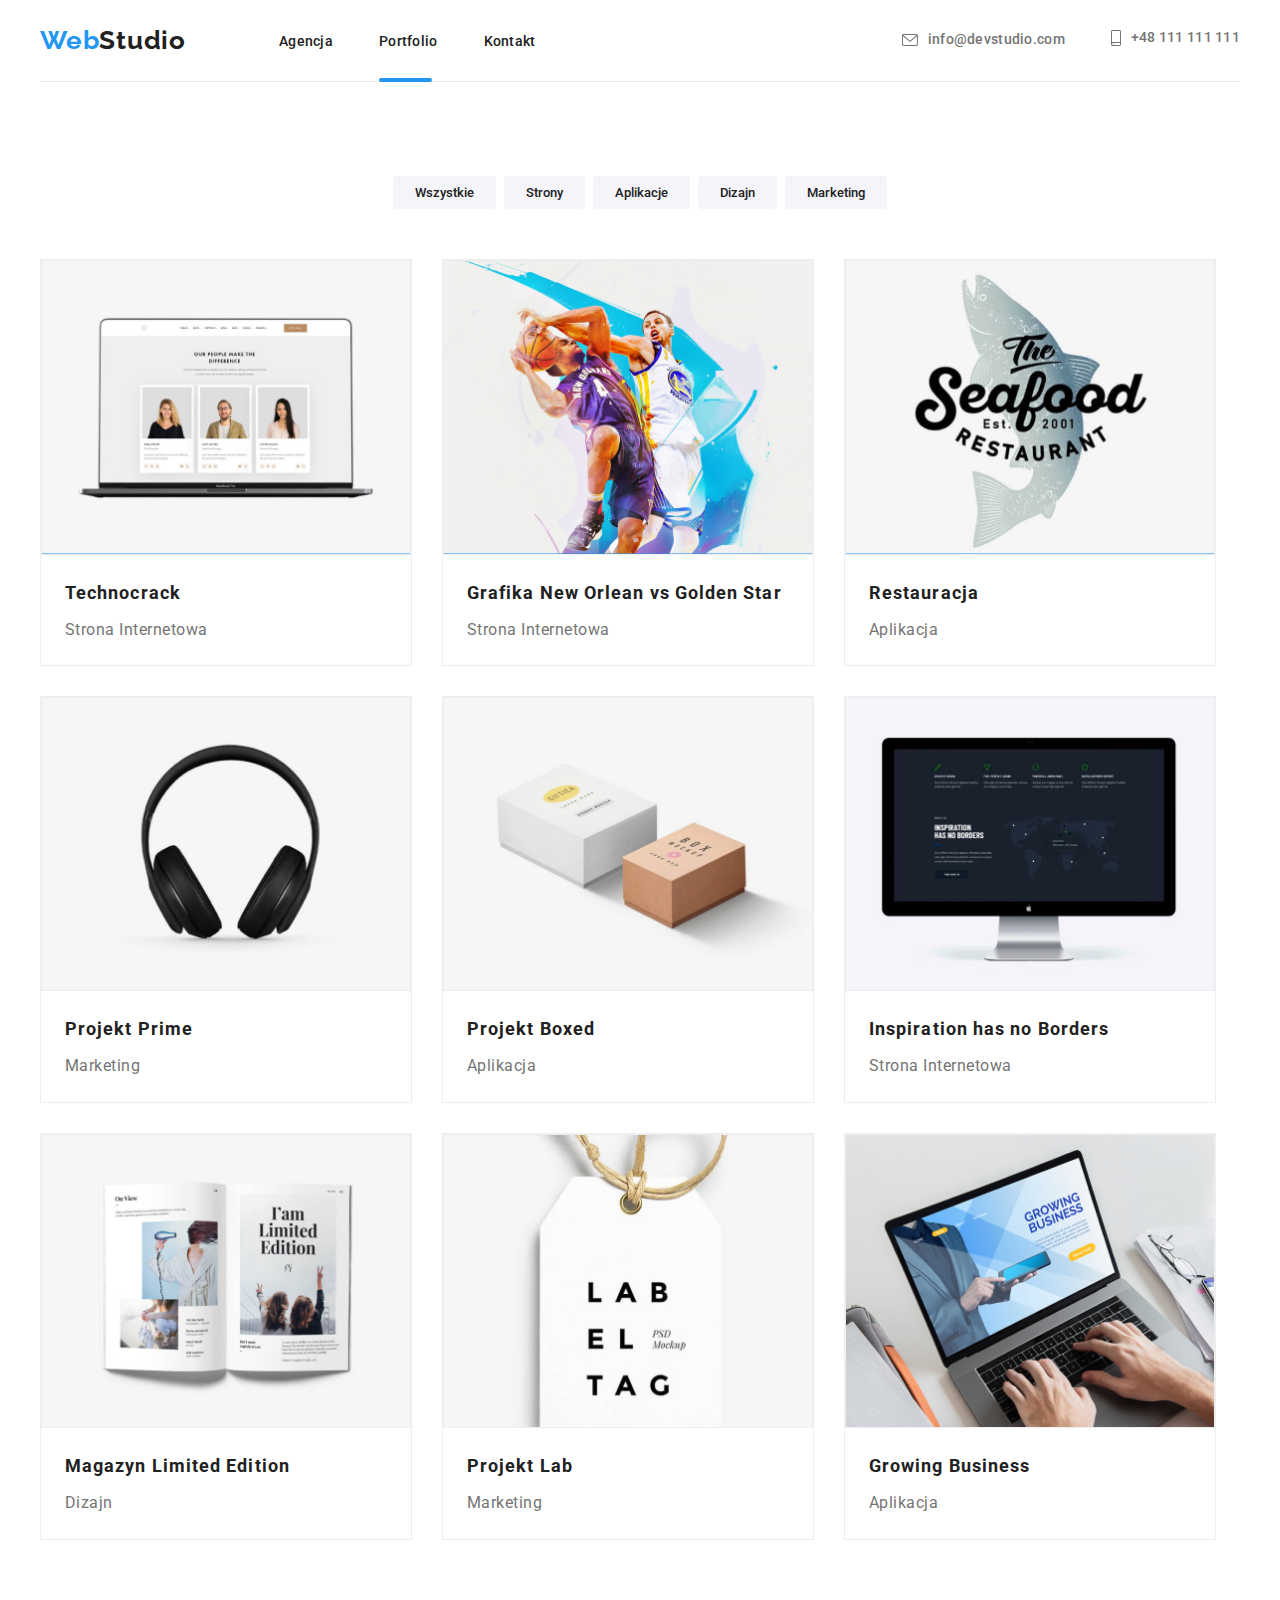
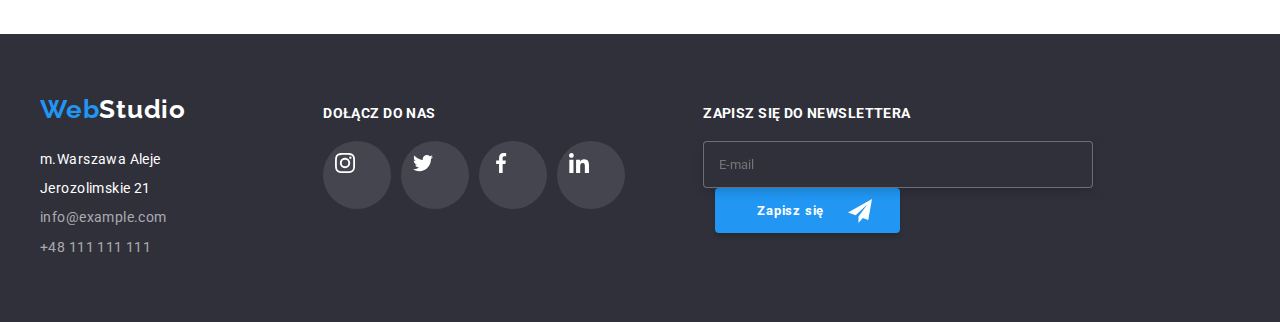
==== commit 13d3b3c2: "HW07 correction changes" ====
--- a/portfolio.html
+++ b/portfolio.html
@@ -22,10 +22,10 @@
   </head>
   <body>
     <header>
-      <div class="container main-body">
+      <div class="container container--main-body">
         <nav class="nav-header">
-          <a class="logo nav-header__logo" href="/index.html"
-            >Web<span class="nav-header__text">Studio</span></a
+          <a class="logo" href="/index.html"
+            >Web<span class="logo--dark">Studio</span></a
           >
           <ul class="menu">
             <li>
@@ -41,7 +41,7 @@
             </li>
           </ul>
         </nav>
-        <ul class="menu menu--menu-nav">
+        <ul class="menu">
           <li>
             <a class="menu__link-nav menu__link-nav--secondary" href="mailto:info@devstudio.com">
               <svg class="menu__icon-nav" width="16px" height="12px">
@@ -64,7 +64,7 @@
     <main>
       <!--sections Buttons & Blocks-->
       <section class="section">
-        <div class="container button-images">
+        <div class="container">
           <ul class="button-nav">
             <li><button class="button-nav__main" type="button">Wszystkie</button></li>
             <li><button class="button-nav__main" type="button">Strony</button></li>
@@ -72,8 +72,8 @@
             <li><button class="button-nav__main" type="button">Dizajn</button></li>
             <li><button class="button-nav__main" type="button">Marketing</button></li>
           </ul>
-          <ul class="images-box">
-            <li class="gallery">
+          <ul class="gallery">
+            <li class="gallery__item">
               <figure class="gallery__card">
                 <div class="gallery__img-container">
                   <img src="./images/technocrack.jpg" alt="techocrack" width="370" height="294" />
@@ -222,9 +222,9 @@
       </section>
     </main>
     <footer>
-      <div class="container end-body">
+      <div class="container container--end-body">
         <div>
-          <a class="logo" href="./index.html">Web<span class="text2nd">Studio</span></a>
+          <a class="logo" href="./index.html">Web<span class="logo--light">Studio</span></a>
           <address>
             <ul class="link-footer">
               <li>
--- a/css/main.min.css
+++ b/css/main.min.css
@@ -1 +1 @@
-.btn{font-family:"Roboto",sans-serif;background-color:#2196f3;color:#fff;font-weight:700;line-height:1.9;-webkit-box-shadow:0px 4px 4px rgba(0,0,0,.15);box-shadow:0px 4px 4px rgba(0,0,0,.15);border:none;border-radius:4px;letter-spacing:.06em}.btn--modal-button{padding:10px 41px 10px 42px;margin-top:30px}.btn--modal-button:first-letter{text-transform:uppercase}.btn--sent-button{padding:10px 76px;margin:0 164px 40px 164px}.btn--sign-in{padding:10px 28px 10px 42px;margin-left:12px;display:-webkit-inline-box;display:-ms-inline-flexbox;display:inline-flex;-webkit-box-align:center;-ms-flex-align:center;align-items:center;text-align:center}.sgn-in-icon{fill:#fff;margin-left:24px}.sgn-in-email{font-family:"Roboto",sans-serif;background-color:#2f303a;padding:15px;width:358px;border:1px solid rgba(255,255,255,.3);-webkit-filter:drop-shadow(0px 4px 4px rgba(0, 0, 0, 0.15));filter:drop-shadow(0px 4px 4px rgba(0, 0, 0, 0.15));border-radius:4px;color:#fff}.sgn-in-footer{margin-left:8px}.button-nav{display:-webkit-box;display:-ms-flexbox;display:flex;-webkit-column-gap:8px;-moz-column-gap:8px;column-gap:8px;-webkit-box-pack:center;-ms-flex-pack:center;justify-content:center;padding-bottom:50px}.button-nav__main{font-family:"Roboto",sans-serif;background-color:#f5f4fa;border:none;color:#212121;font-weight:500;line-height:1.6;text-align:center;padding:6px 22px;border-radius:4px}.button-nav__main:hover,.button-nav__main:focus{color:#fff;background-color:#2196f3;-webkit-box-shadow:0px 3px 1px rgba(0,0,0,.1),0px 1px 2px rgba(0,0,0,.08),0px 2px 2px rgba(0,0,0,.12);box-shadow:0px 3px 1px rgba(0,0,0,.1),0px 1px 2px rgba(0,0,0,.08),0px 2px 2px rgba(0,0,0,.12);-webkit-transition-duration:250ms;transition-duration:250ms;-webkit-transition-timing-function:cubic-bezier(0.4, 0, 0.2, 1);transition-timing-function:cubic-bezier(0.4, 0, 0.2, 1)}.lorem{display:-webkit-inline-box;display:-ms-inline-flexbox;display:inline-flex;-ms-flex-preferred-size:calc((100% - 60px)/4);flex-basis:calc((100% - 60px)/4);-webkit-box-pack:justify;-ms-flex-pack:justify;justify-content:space-between;gap:30px}.lorem__element{text-transform:uppercase;font-size:14px;line-height:1.1;padding-top:30px}.lorem__item{width:270px;height:120px;background-color:#f5f4fa;border-radius:4px;display:-webkit-inline-box;display:-ms-inline-flexbox;display:inline-flex;-webkit-box-align:center;-ms-flex-align:center;align-items:center;-webkit-box-pack:center;-ms-flex-pack:center;justify-content:center}.lorem__text{width:270px;font-size:14px;line-height:1.7;margin-top:10px}.backdrop{position:fixed;left:0;top:0;width:100%;height:100%;background-color:rgba(0,0,0,.1)}.is-hidden{opacity:0;visibility:hidden;pointer-events:none}.modal{position:absolute;top:50%;left:50%;width:528px;min-height:581px;-webkit-transform:translate(-50%, -50%);transform:translate(-50%, -50%);background-color:#fff}.modal__icon{fill:#212121;position:absolute;-webkit-transform:translate(30%, -25%);transform:translate(30%, -25%);left:52px}.modal__input{width:448px;height:40px;border:1px solid rgba(33,33,33,.2);border-radius:4px;margin-top:4px;position:relative;padding-left:42px}.modal__input:focus-within+svg,.modal__input:hover+svg,.modal__input:hover,.modal__input:focus{outline:none;border-color:#2196f3;fill:#2196f3;-webkit-transition-duration:250ms;transition-duration:250ms;-webkit-transition-timing-function:cubic-bezier(0.4, 0, 0.2, 1);transition-timing-function:cubic-bezier(0.4, 0, 0.2, 1)}.modal__label{font-family:"Roboto",sans-serif;font-style:normal;font-weight:400;font-size:12px;line-height:1.17;letter-spacing:.01em;color:#757575;display:-webkit-box;display:-ms-flexbox;display:flex;-webkit-box-orient:vertical;-webkit-box-direction:normal;-ms-flex-direction:column;flex-direction:column;padding:0 40px 10px 40px}.modal__comment-box{width:448px;height:120px;border:1px solid rgba(33,33,33,.2);border-radius:4px;resize:none;padding-top:12px;padding-left:16px;margin-top:4px}.modal p{font-family:"Roboto",sans-serif;font-style:normal;font-weight:700;font-size:20px;line-height:1.15;text-align:center;letter-spacing:.03em;color:#212121;padding:40px 40px 12px 40px}.checkbox-label{margin:20px 54px 30px 54px;-webkit-transition:background-color .2s easy-in,15s easy-in,-webkit-box-shadow 0;transition:background-color .2s easy-in,15s easy-in,-webkit-box-shadow 0;transition:background-color .2s easy-in,box-shadow 0,15s easy-in;transition:background-color .2s easy-in,box-shadow 0,15s easy-in,-webkit-box-shadow 0;display:block}.checkbox-input{width:16px;height:15px;border-color:#212121;display:-webkit-inline-box;display:-ms-inline-flexbox;display:inline-flex;-webkit-box-align:center;-ms-flex-align:center;align-items:center}.checkbox-input:hover,.checkbox-input:focus{background-color:#2196f3;border-color:#2196f3;-webkit-transition-duration:250ms;transition-duration:250ms;-webkit-transition-timing-function:cubic-bezier(0.4, 0, 0.2, 1);transition-timing-function:cubic-bezier(0.4, 0, 0.2, 1)}.modal textarea[name=text]:focus-within{outline:none;border-color:#2196f3}.check{position:relative;-webkit-transform:translate(30%, -320%);transform:translate(30%, -320%);visibility:hidden}.policy{color:#2196f3;text-decoration:underline}.policy-text{font-family:"Roboto",sans-serif;font-style:normal;font-weight:400;font-size:14px;line-height:1.7;letter-spacing:.03em;color:#757575}.close-button{position:absolute;top:8px;right:8px;width:30px;height:30px;background-color:#fff;border-radius:50%;border:1px solid rgba(0,0,0,.1)}.close-icon{fill:#000;position:relative;top:3px}.link-footer{padding:20px 0 60px 0}.link-footer__maps,.link-footer__end{font-family:"Roboto",sans-serif;font-size:14px;line-height:2.1;letter-spacing:.03em;font-style:normal}.link-footer__maps{color:#fff}.link-footer__end{color:rgba(255,255,255,.6)}.footer-social{text-transform:uppercase;font-style:normal;padding:12px 0 20px 0}.nav-header,.menu{display:-webkit-box;display:-ms-flexbox;display:flex;-webkit-box-pack:justify;-ms-flex-pack:justify;justify-content:space-between;-webkit-box-align:center;-ms-flex-align:center;align-items:center;-webkit-column-gap:46px;-moz-column-gap:46px;column-gap:46px}.menu__link-nav{font-family:"Roboto",sans-serif;font-weight:500;font-size:14px;line-height:1.14;letter-spacing:.02em}.menu__link-nav:hover svg,.menu__link-nav:focus svg,.menu__link-nav:hover,.menu__link-nav:focus{color:#2196f3;fill:#2196f3;-webkit-transition-duration:250ms;transition-duration:250ms;-webkit-transition-timing-function:cubic-bezier(0.4, 0, 0.2, 1);transition-timing-function:cubic-bezier(0.4, 0, 0.2, 1)}.menu__link-nav--primary{color:#212121;position:relative}.menu__link-nav--primary:is:hover,:focus,:active{color:#2196f3}.menu__link-nav--primary:active::after,.menu__link-nav--agency::after,.menu__link-nav--portfolio::after{content:"";position:absolute;width:53px;height:4px;border-radius:2px;background-color:#2196f3;display:block;margin-top:28px}.menu__link-nav--secondary{display:-webkit-inline-box;display:-ms-inline-flexbox;display:inline-flex;color:#757575;-webkit-box-align:center;-ms-flex-align:center;align-items:center}.menu__icon-nav{fill:#757575;margin-right:10px}.operation{display:-webkit-inline-box;display:-ms-inline-flexbox;display:inline-flex;-webkit-box-pack:justify;-ms-flex-pack:justify;justify-content:space-between;gap:30px;padding-top:50px}.operation__text{position:relative;display:-webkit-inline-box;display:-ms-inline-flexbox;display:inline-flex}.operation__signature{font-family:"Roboto",sans-serif;font-weight:700;font-size:14px;line-height:1.1;text-align:center;letter-spacing:.03em;text-transform:uppercase;position:absolute;left:0;right:0;bottom:0;color:#fff;background:rgba(47,48,58,.8);padding:27px 90px}.operation__clients{display:-webkit-box;display:-ms-flexbox;display:flex;-webkit-box-pack:center;-ms-flex-pack:center;justify-content:center;-webkit-box-align:center;-ms-flex-align:center;align-items:center;height:92px;width:170px;border:1px solid #afb1b8;border-radius:4px;color:#afb1b8}.operation__clients:hover,.operation__clients:focus,.operation__clients:hover svg,.operation__clients:focus svg{border-color:#2196f3;fill:#2196f3;-webkit-transition-duration:250ms;transition-duration:250ms;-webkit-transition-timing-function:cubic-bezier(0.4, 0, 0.2, 1);transition-timing-function:cubic-bezier(0.4, 0, 0.2, 1)}.operation--profession{-ms-flex-preferred-size:calc((100% - 60px)/3);flex-basis:calc((100% - 60px)/3)}.operation--customers{-ms-flex-preferred-size:calc((100% - 150px)/6);flex-basis:calc((100% - 150px)/6)}.operation--person{-ms-flex-preferred-size:calc((100% - 90px)/4);flex-basis:calc((100% - 90px)/4)}.person-box{background:#fff;-webkit-box-shadow:0px 1px 3px rgba(0,0,0,.12),0px 1px 1px rgba(0,0,0,.14),0px 2px 1px rgba(0,0,0,.2);box-shadow:0px 1px 3px rgba(0,0,0,.12),0px 1px 1px rgba(0,0,0,.14),0px 2px 1px rgba(0,0,0,.2);border-radius:0px 0px 4px 4px;text-align:center}.name{font-weight:500;line-height:1.2;padding-top:30px}.role{line-height:1.2;padding-top:10px;padding-bottom:16px}.images-box{display:-webkit-box;display:-ms-flexbox;display:flex;-ms-flex-wrap:wrap;flex-wrap:wrap;-ms-flex-preferred-size:calc((100% - 90px)/3);flex-basis:calc((100% - 90px)/3);gap:30px}.gallery{display:-webkit-box;display:-ms-flexbox;display:flex;-ms-flex-wrap:wrap;flex-wrap:wrap;-ms-flex-preferred-size:calc((100% - 90px)/3);flex-basis:calc((100% - 90px)/3);gap:30px}.gallery__card{width:370px;border:1px solid #eee;background:#fff}.gallery__img-container>img{display:block;width:100%;height:100%;-o-object-fit:cover;object-fit:cover}.gallery__img-container{position:relative;overflow:hidden;border:1px solid #eee}.gallery__box-card{margin:0;position:absolute;left:0;right:0;top:0;bottom:0;background:rgba(33,150,243,.9);padding:49px 45px 49px 24px;color:#fff;border:none}.gallery__card figcaption{padding:20px 0 20px 24px}.gallery__card figcaption:hover,.gallery__card figcaption:focus{-webkit-box-shadow:0px 1px 1px rgba(0,0,0,.12),0px 4px 4px rgba(0,0,0,.06),1px 4px 6px rgba(0,0,0,.16);box-shadow:0px 1px 1px rgba(0,0,0,.12),0px 4px 4px rgba(0,0,0,.06),1px 4px 6px rgba(0,0,0,.16);-webkit-transition-duration:250ms;transition-duration:250ms;-webkit-transition-timing-function:cubic-bezier(0.4, 0, 0.2, 1);transition-timing-function:cubic-bezier(0.4, 0, 0.2, 1)}.gallery__box-card{-webkit-transform:translateY(100%);transform:translateY(100%);-webkit-transition:-webkit-transform .3s ease-in;transition:-webkit-transform .3s ease-in;transition:transform .3s ease-in;transition:transform .3s ease-in, -webkit-transform .3s ease-in}.gallery__card:hover .gallery__box-card{-webkit-transform:translateY(0);transform:translateY(0)}.product{padding-bottom:4px;border:none}.btn{font-family:"Roboto",sans-serif;background-color:#2196f3;color:#fff;font-weight:700;line-height:1.9;-webkit-box-shadow:0px 4px 4px rgba(0,0,0,.15);box-shadow:0px 4px 4px rgba(0,0,0,.15);border:none;border-radius:4px;letter-spacing:.06em}.btn--modal-button{padding:10px 41px 10px 42px;margin-top:30px}.btn--modal-button:first-letter{text-transform:uppercase}.btn--sent-button{padding:10px 76px;margin:0 164px 40px 164px}.btn--sign-in{padding:10px 28px 10px 42px;margin-left:12px;display:-webkit-inline-box;display:-ms-inline-flexbox;display:inline-flex;-webkit-box-align:center;-ms-flex-align:center;align-items:center;text-align:center}.sgn-in-icon{fill:#fff;margin-left:24px}.sgn-in-email{font-family:"Roboto",sans-serif;background-color:#2f303a;padding:15px;width:358px;border:1px solid rgba(255,255,255,.3);-webkit-filter:drop-shadow(0px 4px 4px rgba(0, 0, 0, 0.15));filter:drop-shadow(0px 4px 4px rgba(0, 0, 0, 0.15));border-radius:4px;color:#fff}.sgn-in-footer{margin-left:8px}.button-nav{display:-webkit-box;display:-ms-flexbox;display:flex;-webkit-column-gap:8px;-moz-column-gap:8px;column-gap:8px;-webkit-box-pack:center;-ms-flex-pack:center;justify-content:center;padding-bottom:50px}.button-nav__main{font-family:"Roboto",sans-serif;background-color:#f5f4fa;border:none;color:#212121;font-weight:500;line-height:1.6;text-align:center;padding:6px 22px;border-radius:4px}.button-nav__main:hover,.button-nav__main:focus{color:#fff;background-color:#2196f3;-webkit-box-shadow:0px 3px 1px rgba(0,0,0,.1),0px 1px 2px rgba(0,0,0,.08),0px 2px 2px rgba(0,0,0,.12);box-shadow:0px 3px 1px rgba(0,0,0,.1),0px 1px 2px rgba(0,0,0,.08),0px 2px 2px rgba(0,0,0,.12);-webkit-transition-duration:250ms;transition-duration:250ms;-webkit-transition-timing-function:cubic-bezier(0.4, 0, 0.2, 1);transition-timing-function:cubic-bezier(0.4, 0, 0.2, 1)}*{margin:0;padding:0}.section{padding:94px 0}svg{fill:#afb1b8}.container{max-width:1200px;width:100%;margin:0 auto}.main-body{display:-webkit-box;display:-ms-flexbox;display:flex;-webkit-box-pack:justify;-ms-flex-pack:justify;justify-content:space-between;-webkit-box-align:center;-ms-flex-align:center;align-items:center;padding:25px 0}header{border:1px solid #ececec}ul{list-style:none}a{text-decoration:none}button,.icon-social__media,.pictures-list__clients,.icon-social__footer-icon,.gallery{cursor:pointer}body{font-family:"Roboto",sans-serif;color:#212121;letter-spacing:.03em}h1{font-weight:900;font-size:44px;line-height:1.4;text-align:center;letter-spacing:.06em;text-transform:uppercase;color:#fff}h2{font-weight:700;font-size:36px;line-height:1.2;text-align:center;color:#212121}h3{font-weight:700;font-size:18px;color:#212121;line-height:2;letter-spacing:.06em}h4{color:#fff;font-weight:700;font-size:14px;line-height:1.1;letter-spacing:.03em}p{line-height:1.9;color:#757575}.main-body{display:-webkit-box;display:-ms-flexbox;display:flex;-webkit-box-pack:justify;-ms-flex-pack:justify;justify-content:space-between;-webkit-box-align:center;-ms-flex-align:center;align-items:center;padding:25px 0}.main-content{text-align:center;padding:170px 0;gap:30px}.end-body{display:-webkit-box;display:-ms-flexbox;display:flex;padding-top:60px;-webkit-column-gap:70px;-moz-column-gap:70px;column-gap:70px}.group-1{background-image:url(../images/overlay.jpg);background-repeat:no-repeat;background-size:cover;background-color:#2f303a}.group-3{padding-top:0}.group-4{background-color:#f5f4fa}footer{background-color:#2f303a}.social--common{display:-webkit-inline-box;display:-ms-inline-flexbox;display:inline-flex;-webkit-box-pack:center;-ms-flex-pack:center;justify-content:center;gap:10px;padding-bottom:30px}.social__media{width:44px;height:44px;border-radius:50%;padding:12px}.social__media--person{background-color:#fff;display:-webkit-box;display:-ms-flexbox;display:flex;-ms-flex-preferred-size:calc((100% - 40px)/4);flex-basis:calc((100% - 40px)/4);gap:10px;-webkit-box-pack:center;-ms-flex-pack:center;justify-content:center;-ms-flex-line-pack:center;align-content:center}.social__media--person:hover,.social__media--person:focus,.social__media--person:hover svg{background-color:#2196f3;fill:#fff;-webkit-transition-duration:250ms;transition-duration:250ms;-webkit-transition-timing-function:cubic-bezier(0.4, 0, 0.2, 1);transition-timing-function:cubic-bezier(0.4, 0, 0.2, 1)}.social__media--footer{background-color:rgba(255,255,255,.1)}.social__media--footer:hover,.social__media--footer:focus,.social__media--footer:hover svg,.social__media--footer:focus svg{background-color:#2196f3;-webkit-transition-duration:250ms;transition-duration:250ms;-webkit-transition-timing-function:cubic-bezier(0.4, 0, 0.2, 1);transition-timing-function:cubic-bezier(0.4, 0, 0.2, 1)}.social--footer-social-list{display:-webkit-box;display:-ms-flexbox;display:flex;-webkit-box-align:center;-ms-flex-align:center;align-items:center;gap:10px}.social__footer-icon{fill:#fff}.logo{color:#2196f3;padding-right:47px}.logo,.text2nd .nav-header__text,.nav-header__logo{font-weight:700;font-family:"Raleway",sans-serif;font-size:26px;letter-spacing:.03em;line-height:1.19}.nav-header__text{color:#212121}.text2nd{color:#fff}/*# sourceMappingURL=main.min.css.map */+.btn{font-family:"Roboto",sans-serif;background-color:#2196f3;color:#fff;font-weight:700;line-height:1.9;-webkit-box-shadow:0px 4px 4px rgba(0,0,0,.15);box-shadow:0px 4px 4px rgba(0,0,0,.15);border:none;border-radius:4px;letter-spacing:.06em}.btn--modal-button{padding:10px 41px 10px 42px;margin-top:30px}.btn--modal-button:first-letter{text-transform:uppercase}.btn--sent-button{padding:10px 76px;margin:0 164px 40px 164px}.btn--sign-in{padding:10px 28px 10px 42px;margin-left:12px;display:-webkit-inline-box;display:-ms-inline-flexbox;display:inline-flex;-webkit-box-align:center;-ms-flex-align:center;align-items:center;text-align:center}.sgn-in-icon{fill:#fff;margin-left:24px}.sgn-in-email{font-family:"Roboto",sans-serif;background-color:#2f303a;padding:15px;width:358px;border:1px solid rgba(255,255,255,.3);-webkit-filter:drop-shadow(0px 4px 4px rgba(0, 0, 0, 0.15));filter:drop-shadow(0px 4px 4px rgba(0, 0, 0, 0.15));border-radius:4px;color:#fff}.sgn-in-footer{margin-left:8px}.button-nav{display:-webkit-box;display:-ms-flexbox;display:flex;-webkit-column-gap:8px;-moz-column-gap:8px;column-gap:8px;-webkit-box-pack:center;-ms-flex-pack:center;justify-content:center;padding-bottom:50px}.button-nav__main{font-family:"Roboto",sans-serif;background-color:#f5f4fa;border:none;color:#212121;font-weight:500;line-height:1.6;text-align:center;padding:6px 22px;border-radius:4px}.button-nav__main:hover,.button-nav__main:focus{color:#fff;background-color:#2196f3;-webkit-box-shadow:0px 3px 1px rgba(0,0,0,.1),0px 1px 2px rgba(0,0,0,.08),0px 2px 2px rgba(0,0,0,.12);box-shadow:0px 3px 1px rgba(0,0,0,.1),0px 1px 2px rgba(0,0,0,.08),0px 2px 2px rgba(0,0,0,.12);-webkit-transition-duration:250ms;transition-duration:250ms;-webkit-transition-timing-function:cubic-bezier(0.4, 0, 0.2, 1);transition-timing-function:cubic-bezier(0.4, 0, 0.2, 1)}.lorem{display:-webkit-inline-box;display:-ms-inline-flexbox;display:inline-flex;-ms-flex-preferred-size:calc((100% - 60px)/4);flex-basis:calc((100% - 60px)/4);-webkit-box-pack:justify;-ms-flex-pack:justify;justify-content:space-between;gap:30px}.lorem__element{text-transform:uppercase;font-size:14px;line-height:1.1;padding-top:30px}.lorem__item{width:270px;height:120px;background-color:#f5f4fa;border-radius:4px;display:-webkit-inline-box;display:-ms-inline-flexbox;display:inline-flex;-webkit-box-align:center;-ms-flex-align:center;align-items:center;-webkit-box-pack:center;-ms-flex-pack:center;justify-content:center}.lorem__text{width:270px;font-size:14px;line-height:1.7;margin-top:10px}.backdrop{position:fixed;left:0;top:0;width:100%;height:100%;background-color:rgba(0,0,0,.1)}.is-hidden{opacity:0;visibility:hidden;pointer-events:none}.modal{position:absolute;top:50%;left:50%;width:528px;min-height:581px;-webkit-transform:translate(-50%, -50%);transform:translate(-50%, -50%);background-color:#fff}.modal__icon{fill:#212121;position:absolute;-webkit-transform:translate(30%, -25%);transform:translate(30%, -25%);left:52px}.modal__input{width:448px;height:40px;border:1px solid rgba(33,33,33,.2);border-radius:4px;margin-top:4px;position:relative;padding-left:42px}.modal__input:focus-within+svg,.modal__input:hover+svg,.modal__input:hover,.modal__input:focus{outline:none;border-color:#2196f3;fill:#2196f3;-webkit-transition-duration:250ms;transition-duration:250ms;-webkit-transition-timing-function:cubic-bezier(0.4, 0, 0.2, 1);transition-timing-function:cubic-bezier(0.4, 0, 0.2, 1)}.modal__label{font-family:"Roboto",sans-serif;font-style:normal;font-weight:400;font-size:12px;line-height:1.17;letter-spacing:.01em;color:#757575;display:-webkit-box;display:-ms-flexbox;display:flex;-webkit-box-orient:vertical;-webkit-box-direction:normal;-ms-flex-direction:column;flex-direction:column;padding:0 40px 10px 40px}.modal__comment-box{width:448px;height:120px;border:1px solid rgba(33,33,33,.2);border-radius:4px;resize:none;padding-top:12px;padding-left:16px;margin-top:4px}.modal p{font-family:"Roboto",sans-serif;font-style:normal;font-weight:700;font-size:20px;line-height:1.15;text-align:center;letter-spacing:.03em;color:#212121;padding:40px 40px 12px 40px}.checkbox-label{margin:20px 54px 30px 54px;-webkit-transition:background-color .2s easy-in,15s easy-in,-webkit-box-shadow 0;transition:background-color .2s easy-in,15s easy-in,-webkit-box-shadow 0;transition:background-color .2s easy-in,box-shadow 0,15s easy-in;transition:background-color .2s easy-in,box-shadow 0,15s easy-in,-webkit-box-shadow 0;display:block}.checkbox-input{width:16px;height:15px;border-color:#212121;display:-webkit-inline-box;display:-ms-inline-flexbox;display:inline-flex;-webkit-box-align:center;-ms-flex-align:center;align-items:center}.checkbox-input:hover,.checkbox-input:focus{background-color:#2196f3;border-color:#2196f3;-webkit-transition-duration:250ms;transition-duration:250ms;-webkit-transition-timing-function:cubic-bezier(0.4, 0, 0.2, 1);transition-timing-function:cubic-bezier(0.4, 0, 0.2, 1)}.modal textarea[name=text]:focus-within{outline:none;border-color:#2196f3}.check{position:relative;-webkit-transform:translate(30%, -320%);transform:translate(30%, -320%);visibility:hidden}.policy{color:#2196f3;text-decoration:underline}.policy-text{font-family:"Roboto",sans-serif;font-style:normal;font-weight:400;font-size:14px;line-height:1.7;letter-spacing:.03em;color:#757575}.close-button{position:absolute;top:8px;right:8px;width:30px;height:30px;background-color:#fff;border-radius:50%;border:1px solid rgba(0,0,0,.1)}.close-icon{fill:#000;position:relative;top:3px}.link-footer{padding:20px 0 60px 0}.link-footer__maps,.link-footer__end{font-family:"Roboto",sans-serif;font-size:14px;line-height:2.1;letter-spacing:.03em;font-style:normal}.link-footer__maps{color:#fff}.link-footer__end{color:rgba(255,255,255,.6)}.footer-social{text-transform:uppercase;font-style:normal;padding:12px 0 20px 0}.nav-header,.menu{display:-webkit-box;display:-ms-flexbox;display:flex;-webkit-box-pack:justify;-ms-flex-pack:justify;justify-content:space-between;-webkit-box-align:center;-ms-flex-align:center;align-items:center;-webkit-column-gap:46px;-moz-column-gap:46px;column-gap:46px}.menu__link-nav{font-family:"Roboto",sans-serif;font-weight:500;font-size:14px;line-height:1.14;letter-spacing:.02em}.menu__link-nav:hover svg,.menu__link-nav:focus svg,.menu__link-nav:hover,.menu__link-nav:focus{color:#2196f3;fill:#2196f3;-webkit-transition-duration:250ms;transition-duration:250ms;-webkit-transition-timing-function:cubic-bezier(0.4, 0, 0.2, 1);transition-timing-function:cubic-bezier(0.4, 0, 0.2, 1)}.menu__link-nav--primary{color:#212121;position:relative}.menu__link-nav--primary:is:hover,:focus,:active{color:#2196f3}.menu__link-nav--primary:active::after,.menu__link-nav--agency::after,.menu__link-nav--portfolio::after{content:"";position:absolute;width:53px;height:4px;border-radius:2px;background-color:#2196f3;display:block;margin-top:28px}.menu__link-nav--secondary{display:-webkit-inline-box;display:-ms-inline-flexbox;display:inline-flex;color:#757575;-webkit-box-align:center;-ms-flex-align:center;align-items:center}.menu__icon-nav{fill:#757575;margin-right:10px}.operation{display:-webkit-inline-box;display:-ms-inline-flexbox;display:inline-flex;-webkit-box-pack:justify;-ms-flex-pack:justify;justify-content:space-between;gap:30px;padding-top:50px}.operation__text{position:relative;display:-webkit-inline-box;display:-ms-inline-flexbox;display:inline-flex}.operation__signature{font-family:"Roboto",sans-serif;font-weight:700;font-size:14px;line-height:1.1;text-align:center;letter-spacing:.03em;text-transform:uppercase;position:absolute;left:0;right:0;bottom:0;color:#fff;background:rgba(47,48,58,.8);padding:27px 90px}.operation__clients{display:-webkit-box;display:-ms-flexbox;display:flex;-webkit-box-pack:center;-ms-flex-pack:center;justify-content:center;-webkit-box-align:center;-ms-flex-align:center;align-items:center;height:92px;width:170px;border:1px solid #afb1b8;border-radius:4px;color:#afb1b8}.operation__clients:hover,.operation__clients:focus,.operation__clients:hover svg,.operation__clients:focus svg{border-color:#2196f3;fill:#2196f3;-webkit-transition-duration:250ms;transition-duration:250ms;-webkit-transition-timing-function:cubic-bezier(0.4, 0, 0.2, 1);transition-timing-function:cubic-bezier(0.4, 0, 0.2, 1)}.operation--profession{-ms-flex-preferred-size:calc((100% - 60px)/3);flex-basis:calc((100% - 60px)/3)}.operation--customers{-ms-flex-preferred-size:calc((100% - 150px)/6);flex-basis:calc((100% - 150px)/6)}.operation--person{-ms-flex-preferred-size:calc((100% - 90px)/4);flex-basis:calc((100% - 90px)/4)}.person-box{background:#fff;-webkit-box-shadow:0px 1px 3px rgba(0,0,0,.12),0px 1px 1px rgba(0,0,0,.14),0px 2px 1px rgba(0,0,0,.2);box-shadow:0px 1px 3px rgba(0,0,0,.12),0px 1px 1px rgba(0,0,0,.14),0px 2px 1px rgba(0,0,0,.2);border-radius:0px 0px 4px 4px;text-align:center}.name{font-weight:500;line-height:1.2;padding-top:30px}.role{line-height:1.2;padding-top:10px;padding-bottom:16px}.gallery{display:-webkit-box;display:-ms-flexbox;display:flex;-ms-flex-wrap:wrap;flex-wrap:wrap;-ms-flex-preferred-size:calc((100% - 90px)/3);flex-basis:calc((100% - 90px)/3);gap:30px}.gallery__item{display:-webkit-box;display:-ms-flexbox;display:flex;-ms-flex-wrap:wrap;flex-wrap:wrap;-ms-flex-preferred-size:calc((100% - 90px)/3);flex-basis:calc((100% - 90px)/3);gap:30px}.gallery__card{width:370px;border:1px solid #eee;background:#fff}.gallery__img-container>img{display:block;width:100%;height:100%;-o-object-fit:cover;object-fit:cover}.gallery__img-container{position:relative;overflow:hidden;border:1px solid #eee}.gallery__box-card{margin:0;position:absolute;left:0;right:0;top:0;bottom:0;background:rgba(33,150,243,.9);padding:49px 45px 49px 24px;color:#fff;border:none}.gallery__card figcaption{padding:20px 0 20px 24px}.gallery__card figcaption:hover,.gallery__card figcaption:focus{-webkit-box-shadow:0px 1px 1px rgba(0,0,0,.12),0px 4px 4px rgba(0,0,0,.06),1px 4px 6px rgba(0,0,0,.16);box-shadow:0px 1px 1px rgba(0,0,0,.12),0px 4px 4px rgba(0,0,0,.06),1px 4px 6px rgba(0,0,0,.16);-webkit-transition-duration:250ms;transition-duration:250ms;-webkit-transition-timing-function:cubic-bezier(0.4, 0, 0.2, 1);transition-timing-function:cubic-bezier(0.4, 0, 0.2, 1)}.gallery__box-card{-webkit-transform:translateY(100%);transform:translateY(100%);-webkit-transition:-webkit-transform .3s ease-in;transition:-webkit-transform .3s ease-in;transition:transform .3s ease-in;transition:transform .3s ease-in, -webkit-transform .3s ease-in}.gallery__card:hover .gallery__box-card{-webkit-transform:translateY(0);transform:translateY(0)}.product{padding-bottom:4px;border:none}.btn{font-family:"Roboto",sans-serif;background-color:#2196f3;color:#fff;font-weight:700;line-height:1.9;-webkit-box-shadow:0px 4px 4px rgba(0,0,0,.15);box-shadow:0px 4px 4px rgba(0,0,0,.15);border:none;border-radius:4px;letter-spacing:.06em}.btn--modal-button{padding:10px 41px 10px 42px;margin-top:30px}.btn--modal-button:first-letter{text-transform:uppercase}.btn--sent-button{padding:10px 76px;margin:0 164px 40px 164px}.btn--sign-in{padding:10px 28px 10px 42px;margin-left:12px;display:-webkit-inline-box;display:-ms-inline-flexbox;display:inline-flex;-webkit-box-align:center;-ms-flex-align:center;align-items:center;text-align:center}.sgn-in-icon{fill:#fff;margin-left:24px}.sgn-in-email{font-family:"Roboto",sans-serif;background-color:#2f303a;padding:15px;width:358px;border:1px solid rgba(255,255,255,.3);-webkit-filter:drop-shadow(0px 4px 4px rgba(0, 0, 0, 0.15));filter:drop-shadow(0px 4px 4px rgba(0, 0, 0, 0.15));border-radius:4px;color:#fff}.sgn-in-footer{margin-left:8px}.button-nav{display:-webkit-box;display:-ms-flexbox;display:flex;-webkit-column-gap:8px;-moz-column-gap:8px;column-gap:8px;-webkit-box-pack:center;-ms-flex-pack:center;justify-content:center;padding-bottom:50px}.button-nav__main{font-family:"Roboto",sans-serif;background-color:#f5f4fa;border:none;color:#212121;font-weight:500;line-height:1.6;text-align:center;padding:6px 22px;border-radius:4px}.button-nav__main:hover,.button-nav__main:focus{color:#fff;background-color:#2196f3;-webkit-box-shadow:0px 3px 1px rgba(0,0,0,.1),0px 1px 2px rgba(0,0,0,.08),0px 2px 2px rgba(0,0,0,.12);box-shadow:0px 3px 1px rgba(0,0,0,.1),0px 1px 2px rgba(0,0,0,.08),0px 2px 2px rgba(0,0,0,.12);-webkit-transition-duration:250ms;transition-duration:250ms;-webkit-transition-timing-function:cubic-bezier(0.4, 0, 0.2, 1);transition-timing-function:cubic-bezier(0.4, 0, 0.2, 1)}.social--common{display:-webkit-inline-box;display:-ms-inline-flexbox;display:inline-flex;-webkit-box-pack:center;-ms-flex-pack:center;justify-content:center;gap:10px;padding-bottom:30px}.social__media{width:44px;height:44px;border-radius:50%;padding:12px}.social__media--person{background-color:#fff;display:-webkit-box;display:-ms-flexbox;display:flex;-ms-flex-preferred-size:calc((100% - 40px)/4);flex-basis:calc((100% - 40px)/4);gap:10px;-webkit-box-pack:center;-ms-flex-pack:center;justify-content:center;-ms-flex-line-pack:center;align-content:center}.social__media--person:hover,.social__media--person:focus,.social__media--person:hover svg{background-color:#2196f3;fill:#fff;-webkit-transition-duration:250ms;transition-duration:250ms;-webkit-transition-timing-function:cubic-bezier(0.4, 0, 0.2, 1);transition-timing-function:cubic-bezier(0.4, 0, 0.2, 1)}.social__media--footer{background-color:rgba(255,255,255,.1)}.social__media--footer:hover,.social__media--footer:focus,.social__media--footer:hover svg,.social__media--footer:focus svg{background-color:#2196f3;-webkit-transition-duration:250ms;transition-duration:250ms;-webkit-transition-timing-function:cubic-bezier(0.4, 0, 0.2, 1);transition-timing-function:cubic-bezier(0.4, 0, 0.2, 1)}.social--footer-social-list{display:-webkit-box;display:-ms-flexbox;display:flex;-webkit-box-align:center;-ms-flex-align:center;align-items:center;gap:10px}.social__footer-icon{fill:#fff}.logo{color:#2196f3;padding-right:47px;font-weight:700;font-family:"Raleway",sans-serif;font-size:26px;letter-spacing:.03em;line-height:1.19}.logo--dark{color:#212121}.logo--light{color:#fff}*{margin:0;padding:0}.section{padding:94px 0}.section--solution{background-image:url(../images/overlay.jpg);background-repeat:no-repeat;background-size:cover;background-color:#2f303a}.section--operational{padding-top:0}.section--team{background-color:#f5f4fa}svg{fill:#afb1b8}.container{max-width:1200px;width:100%;margin:0 auto}.container--end-body{display:-webkit-box;display:-ms-flexbox;display:flex;-webkit-box-pack:justify;-ms-flex-pack:justify;justify-content:space-between;padding-top:60px;-webkit-column-gap:70px;-moz-column-gap:70px;column-gap:70px}.container--main-body{display:-webkit-box;display:-ms-flexbox;display:flex;-webkit-box-pack:justify;-ms-flex-pack:justify;justify-content:space-between;-webkit-box-align:center;-ms-flex-align:center;align-items:center;padding:25px 0;border-bottom:1px solid #ececec}.container--main-content{text-align:center;padding:170px 0;gap:30px}ul{list-style:none}a{text-decoration:none}button,.social__media,.operation__clients,.social__footer-icon,.gallery{cursor:pointer}body{font-family:"Roboto",sans-serif;color:#212121;letter-spacing:.03em}h1{font-weight:900;font-size:44px;line-height:1.4;text-align:center;letter-spacing:.06em;text-transform:uppercase;color:#fff}h2{font-weight:700;font-size:36px;line-height:1.2;text-align:center;color:#212121}h3{font-weight:700;font-size:18px;color:#212121;line-height:2;letter-spacing:.06em}h4{color:#fff;font-weight:700;font-size:14px;line-height:1.1;letter-spacing:.03em}p{line-height:1.9;color:#757575}footer{background-color:#2f303a}/*# sourceMappingURL=main.min.css.map */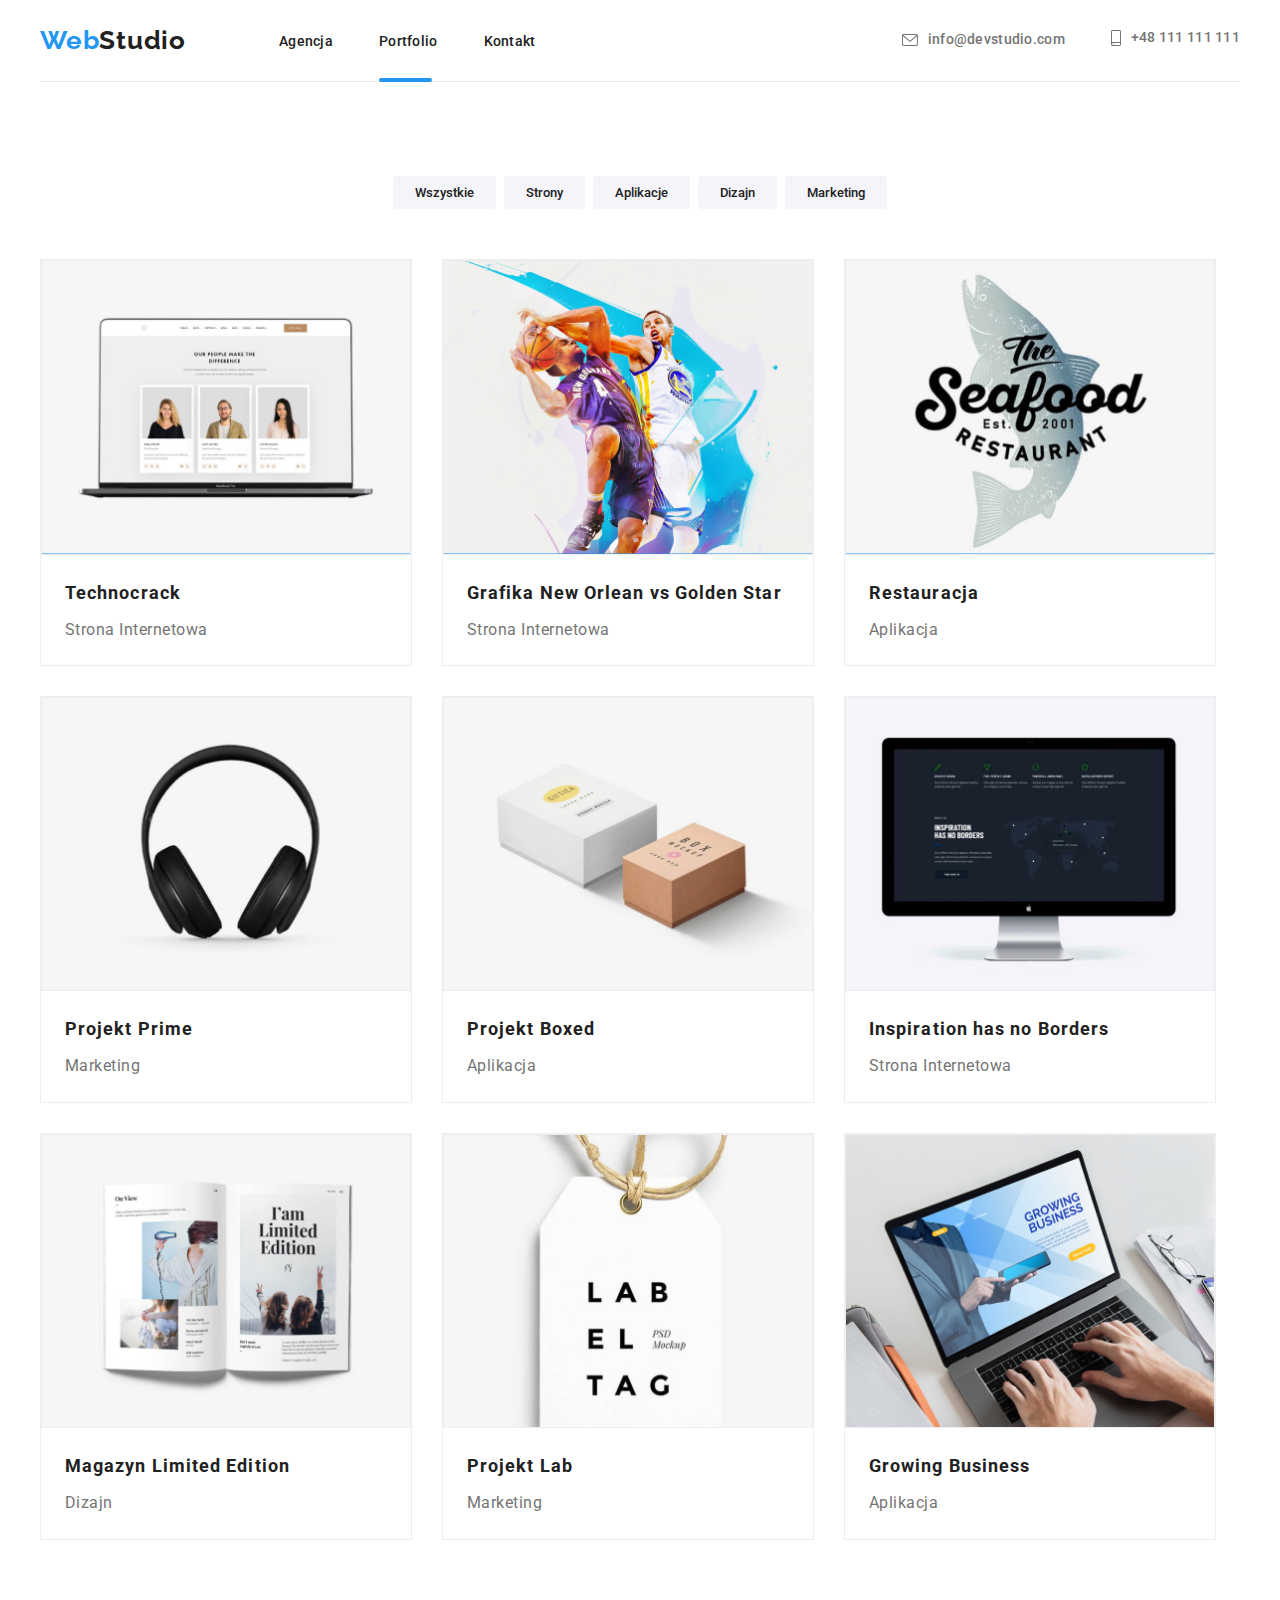
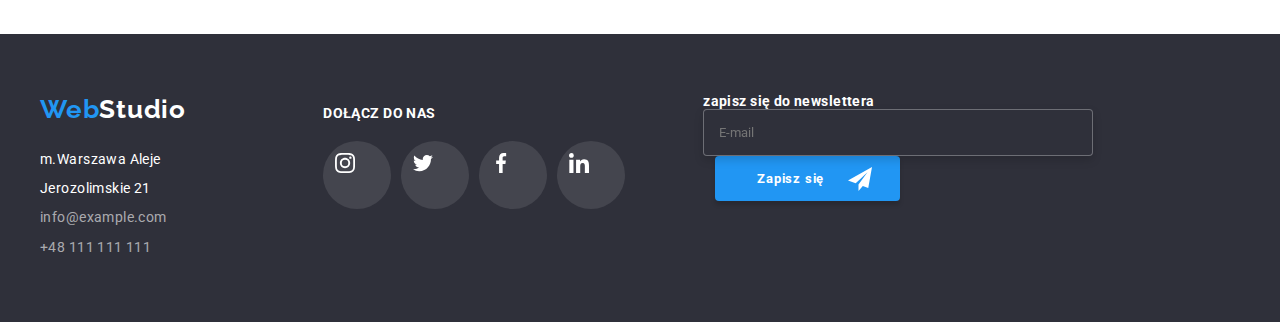
==== commit 55ed6360: "footer correction commit" ====
--- a/portfolio.html
+++ b/portfolio.html
@@ -226,42 +226,42 @@
         <div>
           <a class="logo" href="./index.html">Web<span class="logo--light">Studio</span></a>
           <address>
-            <ul class="link-footer">
+            <ul class="footer">
               <li>
                 <a
-                  class="link-footer__maps"
+                  class="footer__maps"
                   href="https://goo.gl/maps/4yjW4w5AXTQKJYEA8"
                   target="_blank"
                   >m.Warszawa Aleje Jerozolimskie 21</a
                 >
               </li>
               <li>
-                <a class="link-footer__end" href="mailto:info@example.com">info@example.com</a>
+                <a class="footer__address" href="mailto:info@example.com">info@example.com</a>
               </li>
-              <li><a class="link-footer__end" href="tel:+481111111">+48 111 111 111</a></li>
+              <li><a class="footer__address" href="tel:+481111111">+48 111 111 111</a></li>
             </ul>
           </address>
         </div>
         <div>
-          <h4 class="footer-social">dołącz do nas</h4>
-          <ul class="social social--footer-social-list">
-            <li class="social__media social__media--footer">
-              <svg class="social__footer-icon" width="20" height="20">
+          <h4 class="footer__header">dołącz do nas</h4>
+          <ul class="footer__media-list">
+            <li class="footer__media-item">
+              <svg class="footer__media-icon" width="20" height="20">
                 <use href="./images/icons.svg#icon-instagram-3"></use>
               </svg>
             </li>
-            <li class="social__media social__media--footer">
-              <svg class="social__footer-icon" width="20" height="20">
+            <li class="footer__media-item">
+              <svg class="footer__media-icon" width="20" height="20">
                 <use href="./images/icons.svg#icon-twitter-1"></use>
               </svg>
             </li>
-            <li class="social__media social__media--footer">
-              <svg class="social__footer-icon" width="20" height="20">
+            <li class="footer__media-item">
+              <svg class="footer__media-icon" width="20" height="20">
                 <use href="./images/icons.svg#icon-facebook-1"></use>
               </svg>
             </li>
-            <li class="social__media social__media--footer">
-              <svg class="social__footer-icon" width="20" height="20">
+            <li class="footer__media-item">
+              <svg class="footer__media-icon" width="20" height="20">
                 <use href="./images/icons.svg#icon-linkedin-1"></use>
               </svg>
             </li>
--- a/css/main.min.css
+++ b/css/main.min.css
@@ -1 +1 @@
-.btn{font-family:"Roboto",sans-serif;background-color:#2196f3;color:#fff;font-weight:700;line-height:1.9;-webkit-box-shadow:0px 4px 4px rgba(0,0,0,.15);box-shadow:0px 4px 4px rgba(0,0,0,.15);border:none;border-radius:4px;letter-spacing:.06em}.btn--modal-button{padding:10px 41px 10px 42px;margin-top:30px}.btn--modal-button:first-letter{text-transform:uppercase}.btn--sent-button{padding:10px 76px;margin:0 164px 40px 164px}.btn--sign-in{padding:10px 28px 10px 42px;margin-left:12px;display:-webkit-inline-box;display:-ms-inline-flexbox;display:inline-flex;-webkit-box-align:center;-ms-flex-align:center;align-items:center;text-align:center}.sgn-in-icon{fill:#fff;margin-left:24px}.sgn-in-email{font-family:"Roboto",sans-serif;background-color:#2f303a;padding:15px;width:358px;border:1px solid rgba(255,255,255,.3);-webkit-filter:drop-shadow(0px 4px 4px rgba(0, 0, 0, 0.15));filter:drop-shadow(0px 4px 4px rgba(0, 0, 0, 0.15));border-radius:4px;color:#fff}.sgn-in-footer{margin-left:8px}.button-nav{display:-webkit-box;display:-ms-flexbox;display:flex;-webkit-column-gap:8px;-moz-column-gap:8px;column-gap:8px;-webkit-box-pack:center;-ms-flex-pack:center;justify-content:center;padding-bottom:50px}.button-nav__main{font-family:"Roboto",sans-serif;background-color:#f5f4fa;border:none;color:#212121;font-weight:500;line-height:1.6;text-align:center;padding:6px 22px;border-radius:4px}.button-nav__main:hover,.button-nav__main:focus{color:#fff;background-color:#2196f3;-webkit-box-shadow:0px 3px 1px rgba(0,0,0,.1),0px 1px 2px rgba(0,0,0,.08),0px 2px 2px rgba(0,0,0,.12);box-shadow:0px 3px 1px rgba(0,0,0,.1),0px 1px 2px rgba(0,0,0,.08),0px 2px 2px rgba(0,0,0,.12);-webkit-transition-duration:250ms;transition-duration:250ms;-webkit-transition-timing-function:cubic-bezier(0.4, 0, 0.2, 1);transition-timing-function:cubic-bezier(0.4, 0, 0.2, 1)}.lorem{display:-webkit-inline-box;display:-ms-inline-flexbox;display:inline-flex;-ms-flex-preferred-size:calc((100% - 60px)/4);flex-basis:calc((100% - 60px)/4);-webkit-box-pack:justify;-ms-flex-pack:justify;justify-content:space-between;gap:30px}.lorem__element{text-transform:uppercase;font-size:14px;line-height:1.1;padding-top:30px}.lorem__item{width:270px;height:120px;background-color:#f5f4fa;border-radius:4px;display:-webkit-inline-box;display:-ms-inline-flexbox;display:inline-flex;-webkit-box-align:center;-ms-flex-align:center;align-items:center;-webkit-box-pack:center;-ms-flex-pack:center;justify-content:center}.lorem__text{width:270px;font-size:14px;line-height:1.7;margin-top:10px}.backdrop{position:fixed;left:0;top:0;width:100%;height:100%;background-color:rgba(0,0,0,.1)}.is-hidden{opacity:0;visibility:hidden;pointer-events:none}.modal{position:absolute;top:50%;left:50%;width:528px;min-height:581px;-webkit-transform:translate(-50%, -50%);transform:translate(-50%, -50%);background-color:#fff}.modal__icon{fill:#212121;position:absolute;-webkit-transform:translate(30%, -25%);transform:translate(30%, -25%);left:52px}.modal__input{width:448px;height:40px;border:1px solid rgba(33,33,33,.2);border-radius:4px;margin-top:4px;position:relative;padding-left:42px}.modal__input:focus-within+svg,.modal__input:hover+svg,.modal__input:hover,.modal__input:focus{outline:none;border-color:#2196f3;fill:#2196f3;-webkit-transition-duration:250ms;transition-duration:250ms;-webkit-transition-timing-function:cubic-bezier(0.4, 0, 0.2, 1);transition-timing-function:cubic-bezier(0.4, 0, 0.2, 1)}.modal__label{font-family:"Roboto",sans-serif;font-style:normal;font-weight:400;font-size:12px;line-height:1.17;letter-spacing:.01em;color:#757575;display:-webkit-box;display:-ms-flexbox;display:flex;-webkit-box-orient:vertical;-webkit-box-direction:normal;-ms-flex-direction:column;flex-direction:column;padding:0 40px 10px 40px}.modal__comment-box{width:448px;height:120px;border:1px solid rgba(33,33,33,.2);border-radius:4px;resize:none;padding-top:12px;padding-left:16px;margin-top:4px}.modal p{font-family:"Roboto",sans-serif;font-style:normal;font-weight:700;font-size:20px;line-height:1.15;text-align:center;letter-spacing:.03em;color:#212121;padding:40px 40px 12px 40px}.checkbox-label{margin:20px 54px 30px 54px;-webkit-transition:background-color .2s easy-in,15s easy-in,-webkit-box-shadow 0;transition:background-color .2s easy-in,15s easy-in,-webkit-box-shadow 0;transition:background-color .2s easy-in,box-shadow 0,15s easy-in;transition:background-color .2s easy-in,box-shadow 0,15s easy-in,-webkit-box-shadow 0;display:block}.checkbox-input{width:16px;height:15px;border-color:#212121;display:-webkit-inline-box;display:-ms-inline-flexbox;display:inline-flex;-webkit-box-align:center;-ms-flex-align:center;align-items:center}.checkbox-input:hover,.checkbox-input:focus{background-color:#2196f3;border-color:#2196f3;-webkit-transition-duration:250ms;transition-duration:250ms;-webkit-transition-timing-function:cubic-bezier(0.4, 0, 0.2, 1);transition-timing-function:cubic-bezier(0.4, 0, 0.2, 1)}.modal textarea[name=text]:focus-within{outline:none;border-color:#2196f3}.check{position:relative;-webkit-transform:translate(30%, -320%);transform:translate(30%, -320%);visibility:hidden}.policy{color:#2196f3;text-decoration:underline}.policy-text{font-family:"Roboto",sans-serif;font-style:normal;font-weight:400;font-size:14px;line-height:1.7;letter-spacing:.03em;color:#757575}.close-button{position:absolute;top:8px;right:8px;width:30px;height:30px;background-color:#fff;border-radius:50%;border:1px solid rgba(0,0,0,.1)}.close-icon{fill:#000;position:relative;top:3px}.link-footer{padding:20px 0 60px 0}.link-footer__maps,.link-footer__end{font-family:"Roboto",sans-serif;font-size:14px;line-height:2.1;letter-spacing:.03em;font-style:normal}.link-footer__maps{color:#fff}.link-footer__end{color:rgba(255,255,255,.6)}.footer-social{text-transform:uppercase;font-style:normal;padding:12px 0 20px 0}.nav-header,.menu{display:-webkit-box;display:-ms-flexbox;display:flex;-webkit-box-pack:justify;-ms-flex-pack:justify;justify-content:space-between;-webkit-box-align:center;-ms-flex-align:center;align-items:center;-webkit-column-gap:46px;-moz-column-gap:46px;column-gap:46px}.menu__link-nav{font-family:"Roboto",sans-serif;font-weight:500;font-size:14px;line-height:1.14;letter-spacing:.02em}.menu__link-nav:hover svg,.menu__link-nav:focus svg,.menu__link-nav:hover,.menu__link-nav:focus{color:#2196f3;fill:#2196f3;-webkit-transition-duration:250ms;transition-duration:250ms;-webkit-transition-timing-function:cubic-bezier(0.4, 0, 0.2, 1);transition-timing-function:cubic-bezier(0.4, 0, 0.2, 1)}.menu__link-nav--primary{color:#212121;position:relative}.menu__link-nav--primary:is:hover,:focus,:active{color:#2196f3}.menu__link-nav--primary:active::after,.menu__link-nav--agency::after,.menu__link-nav--portfolio::after{content:"";position:absolute;width:53px;height:4px;border-radius:2px;background-color:#2196f3;display:block;margin-top:28px}.menu__link-nav--secondary{display:-webkit-inline-box;display:-ms-inline-flexbox;display:inline-flex;color:#757575;-webkit-box-align:center;-ms-flex-align:center;align-items:center}.menu__icon-nav{fill:#757575;margin-right:10px}.operation{display:-webkit-inline-box;display:-ms-inline-flexbox;display:inline-flex;-webkit-box-pack:justify;-ms-flex-pack:justify;justify-content:space-between;gap:30px;padding-top:50px}.operation__text{position:relative;display:-webkit-inline-box;display:-ms-inline-flexbox;display:inline-flex}.operation__signature{font-family:"Roboto",sans-serif;font-weight:700;font-size:14px;line-height:1.1;text-align:center;letter-spacing:.03em;text-transform:uppercase;position:absolute;left:0;right:0;bottom:0;color:#fff;background:rgba(47,48,58,.8);padding:27px 90px}.operation__clients{display:-webkit-box;display:-ms-flexbox;display:flex;-webkit-box-pack:center;-ms-flex-pack:center;justify-content:center;-webkit-box-align:center;-ms-flex-align:center;align-items:center;height:92px;width:170px;border:1px solid #afb1b8;border-radius:4px;color:#afb1b8}.operation__clients:hover,.operation__clients:focus,.operation__clients:hover svg,.operation__clients:focus svg{border-color:#2196f3;fill:#2196f3;-webkit-transition-duration:250ms;transition-duration:250ms;-webkit-transition-timing-function:cubic-bezier(0.4, 0, 0.2, 1);transition-timing-function:cubic-bezier(0.4, 0, 0.2, 1)}.operation--profession{-ms-flex-preferred-size:calc((100% - 60px)/3);flex-basis:calc((100% - 60px)/3)}.operation--customers{-ms-flex-preferred-size:calc((100% - 150px)/6);flex-basis:calc((100% - 150px)/6)}.operation--person{-ms-flex-preferred-size:calc((100% - 90px)/4);flex-basis:calc((100% - 90px)/4)}.person-box{background:#fff;-webkit-box-shadow:0px 1px 3px rgba(0,0,0,.12),0px 1px 1px rgba(0,0,0,.14),0px 2px 1px rgba(0,0,0,.2);box-shadow:0px 1px 3px rgba(0,0,0,.12),0px 1px 1px rgba(0,0,0,.14),0px 2px 1px rgba(0,0,0,.2);border-radius:0px 0px 4px 4px;text-align:center}.name{font-weight:500;line-height:1.2;padding-top:30px}.role{line-height:1.2;padding-top:10px;padding-bottom:16px}.gallery{display:-webkit-box;display:-ms-flexbox;display:flex;-ms-flex-wrap:wrap;flex-wrap:wrap;-ms-flex-preferred-size:calc((100% - 90px)/3);flex-basis:calc((100% - 90px)/3);gap:30px}.gallery__item{display:-webkit-box;display:-ms-flexbox;display:flex;-ms-flex-wrap:wrap;flex-wrap:wrap;-ms-flex-preferred-size:calc((100% - 90px)/3);flex-basis:calc((100% - 90px)/3);gap:30px}.gallery__card{width:370px;border:1px solid #eee;background:#fff}.gallery__img-container>img{display:block;width:100%;height:100%;-o-object-fit:cover;object-fit:cover}.gallery__img-container{position:relative;overflow:hidden;border:1px solid #eee}.gallery__box-card{margin:0;position:absolute;left:0;right:0;top:0;bottom:0;background:rgba(33,150,243,.9);padding:49px 45px 49px 24px;color:#fff;border:none}.gallery__card figcaption{padding:20px 0 20px 24px}.gallery__card figcaption:hover,.gallery__card figcaption:focus{-webkit-box-shadow:0px 1px 1px rgba(0,0,0,.12),0px 4px 4px rgba(0,0,0,.06),1px 4px 6px rgba(0,0,0,.16);box-shadow:0px 1px 1px rgba(0,0,0,.12),0px 4px 4px rgba(0,0,0,.06),1px 4px 6px rgba(0,0,0,.16);-webkit-transition-duration:250ms;transition-duration:250ms;-webkit-transition-timing-function:cubic-bezier(0.4, 0, 0.2, 1);transition-timing-function:cubic-bezier(0.4, 0, 0.2, 1)}.gallery__box-card{-webkit-transform:translateY(100%);transform:translateY(100%);-webkit-transition:-webkit-transform .3s ease-in;transition:-webkit-transform .3s ease-in;transition:transform .3s ease-in;transition:transform .3s ease-in, -webkit-transform .3s ease-in}.gallery__card:hover .gallery__box-card{-webkit-transform:translateY(0);transform:translateY(0)}.product{padding-bottom:4px;border:none}.btn{font-family:"Roboto",sans-serif;background-color:#2196f3;color:#fff;font-weight:700;line-height:1.9;-webkit-box-shadow:0px 4px 4px rgba(0,0,0,.15);box-shadow:0px 4px 4px rgba(0,0,0,.15);border:none;border-radius:4px;letter-spacing:.06em}.btn--modal-button{padding:10px 41px 10px 42px;margin-top:30px}.btn--modal-button:first-letter{text-transform:uppercase}.btn--sent-button{padding:10px 76px;margin:0 164px 40px 164px}.btn--sign-in{padding:10px 28px 10px 42px;margin-left:12px;display:-webkit-inline-box;display:-ms-inline-flexbox;display:inline-flex;-webkit-box-align:center;-ms-flex-align:center;align-items:center;text-align:center}.sgn-in-icon{fill:#fff;margin-left:24px}.sgn-in-email{font-family:"Roboto",sans-serif;background-color:#2f303a;padding:15px;width:358px;border:1px solid rgba(255,255,255,.3);-webkit-filter:drop-shadow(0px 4px 4px rgba(0, 0, 0, 0.15));filter:drop-shadow(0px 4px 4px rgba(0, 0, 0, 0.15));border-radius:4px;color:#fff}.sgn-in-footer{margin-left:8px}.button-nav{display:-webkit-box;display:-ms-flexbox;display:flex;-webkit-column-gap:8px;-moz-column-gap:8px;column-gap:8px;-webkit-box-pack:center;-ms-flex-pack:center;justify-content:center;padding-bottom:50px}.button-nav__main{font-family:"Roboto",sans-serif;background-color:#f5f4fa;border:none;color:#212121;font-weight:500;line-height:1.6;text-align:center;padding:6px 22px;border-radius:4px}.button-nav__main:hover,.button-nav__main:focus{color:#fff;background-color:#2196f3;-webkit-box-shadow:0px 3px 1px rgba(0,0,0,.1),0px 1px 2px rgba(0,0,0,.08),0px 2px 2px rgba(0,0,0,.12);box-shadow:0px 3px 1px rgba(0,0,0,.1),0px 1px 2px rgba(0,0,0,.08),0px 2px 2px rgba(0,0,0,.12);-webkit-transition-duration:250ms;transition-duration:250ms;-webkit-transition-timing-function:cubic-bezier(0.4, 0, 0.2, 1);transition-timing-function:cubic-bezier(0.4, 0, 0.2, 1)}.social--common{display:-webkit-inline-box;display:-ms-inline-flexbox;display:inline-flex;-webkit-box-pack:center;-ms-flex-pack:center;justify-content:center;gap:10px;padding-bottom:30px}.social__media{width:44px;height:44px;border-radius:50%;padding:12px}.social__media--person{background-color:#fff;display:-webkit-box;display:-ms-flexbox;display:flex;-ms-flex-preferred-size:calc((100% - 40px)/4);flex-basis:calc((100% - 40px)/4);gap:10px;-webkit-box-pack:center;-ms-flex-pack:center;justify-content:center;-ms-flex-line-pack:center;align-content:center}.social__media--person:hover,.social__media--person:focus,.social__media--person:hover svg{background-color:#2196f3;fill:#fff;-webkit-transition-duration:250ms;transition-duration:250ms;-webkit-transition-timing-function:cubic-bezier(0.4, 0, 0.2, 1);transition-timing-function:cubic-bezier(0.4, 0, 0.2, 1)}.social__media--footer{background-color:rgba(255,255,255,.1)}.social__media--footer:hover,.social__media--footer:focus,.social__media--footer:hover svg,.social__media--footer:focus svg{background-color:#2196f3;-webkit-transition-duration:250ms;transition-duration:250ms;-webkit-transition-timing-function:cubic-bezier(0.4, 0, 0.2, 1);transition-timing-function:cubic-bezier(0.4, 0, 0.2, 1)}.social--footer-social-list{display:-webkit-box;display:-ms-flexbox;display:flex;-webkit-box-align:center;-ms-flex-align:center;align-items:center;gap:10px}.social__footer-icon{fill:#fff}.logo{color:#2196f3;padding-right:47px;font-weight:700;font-family:"Raleway",sans-serif;font-size:26px;letter-spacing:.03em;line-height:1.19}.logo--dark{color:#212121}.logo--light{color:#fff}*{margin:0;padding:0}.section{padding:94px 0}.section--solution{background-image:url(../images/overlay.jpg);background-repeat:no-repeat;background-size:cover;background-color:#2f303a}.section--operational{padding-top:0}.section--team{background-color:#f5f4fa}svg{fill:#afb1b8}.container{max-width:1200px;width:100%;margin:0 auto}.container--end-body{display:-webkit-box;display:-ms-flexbox;display:flex;-webkit-box-pack:justify;-ms-flex-pack:justify;justify-content:space-between;padding-top:60px;-webkit-column-gap:70px;-moz-column-gap:70px;column-gap:70px}.container--main-body{display:-webkit-box;display:-ms-flexbox;display:flex;-webkit-box-pack:justify;-ms-flex-pack:justify;justify-content:space-between;-webkit-box-align:center;-ms-flex-align:center;align-items:center;padding:25px 0;border-bottom:1px solid #ececec}.container--main-content{text-align:center;padding:170px 0;gap:30px}ul{list-style:none}a{text-decoration:none}button,.social__media,.operation__clients,.social__footer-icon,.gallery{cursor:pointer}body{font-family:"Roboto",sans-serif;color:#212121;letter-spacing:.03em}h1{font-weight:900;font-size:44px;line-height:1.4;text-align:center;letter-spacing:.06em;text-transform:uppercase;color:#fff}h2{font-weight:700;font-size:36px;line-height:1.2;text-align:center;color:#212121}h3{font-weight:700;font-size:18px;color:#212121;line-height:2;letter-spacing:.06em}h4{color:#fff;font-weight:700;font-size:14px;line-height:1.1;letter-spacing:.03em}p{line-height:1.9;color:#757575}footer{background-color:#2f303a}/*# sourceMappingURL=main.min.css.map */+.btn{font-family:"Roboto",sans-serif;background-color:#2196f3;color:#fff;font-weight:700;line-height:1.9;-webkit-box-shadow:0px 4px 4px rgba(0,0,0,.15);box-shadow:0px 4px 4px rgba(0,0,0,.15);border:none;border-radius:4px;letter-spacing:.06em}.btn--modal-button{padding:10px 41px 10px 42px;margin-top:30px}.btn--modal-button:first-letter{text-transform:uppercase}.btn--sent-button{padding:10px 76px;margin:0 164px 40px 164px}.btn--sign-in{padding:10px 28px 10px 42px;margin-left:12px;display:-webkit-inline-box;display:-ms-inline-flexbox;display:inline-flex;-webkit-box-align:center;-ms-flex-align:center;align-items:center;text-align:center}.sgn-in-icon{fill:#fff;margin-left:24px}.sgn-in-email{font-family:"Roboto",sans-serif;background-color:#2f303a;padding:15px;width:358px;border:1px solid rgba(255,255,255,.3);-webkit-filter:drop-shadow(0px 4px 4px rgba(0, 0, 0, 0.15));filter:drop-shadow(0px 4px 4px rgba(0, 0, 0, 0.15));border-radius:4px;color:#fff}.sgn-in-footer{margin-left:8px}.button-nav{display:-webkit-box;display:-ms-flexbox;display:flex;-webkit-column-gap:8px;-moz-column-gap:8px;column-gap:8px;-webkit-box-pack:center;-ms-flex-pack:center;justify-content:center;padding-bottom:50px}.button-nav__main{font-family:"Roboto",sans-serif;background-color:#f5f4fa;border:none;color:#212121;font-weight:500;line-height:1.6;text-align:center;padding:6px 22px;border-radius:4px}.button-nav__main:hover,.button-nav__main:focus{color:#fff;background-color:#2196f3;-webkit-box-shadow:0px 3px 1px rgba(0,0,0,.1),0px 1px 2px rgba(0,0,0,.08),0px 2px 2px rgba(0,0,0,.12);box-shadow:0px 3px 1px rgba(0,0,0,.1),0px 1px 2px rgba(0,0,0,.08),0px 2px 2px rgba(0,0,0,.12);-webkit-transition-duration:250ms;transition-duration:250ms;-webkit-transition-timing-function:cubic-bezier(0.4, 0, 0.2, 1);transition-timing-function:cubic-bezier(0.4, 0, 0.2, 1)}.lorem{display:-webkit-inline-box;display:-ms-inline-flexbox;display:inline-flex;-ms-flex-preferred-size:calc((100% - 60px)/4);flex-basis:calc((100% - 60px)/4);-webkit-box-pack:justify;-ms-flex-pack:justify;justify-content:space-between;gap:30px}.lorem__element{text-transform:uppercase;font-size:14px;line-height:1.1;padding-top:30px}.lorem__item{width:270px;height:120px;background-color:#f5f4fa;border-radius:4px;display:-webkit-inline-box;display:-ms-inline-flexbox;display:inline-flex;-webkit-box-align:center;-ms-flex-align:center;align-items:center;-webkit-box-pack:center;-ms-flex-pack:center;justify-content:center}.lorem__text{width:270px;font-size:14px;line-height:1.7;margin-top:10px}.backdrop{position:fixed;left:0;top:0;width:100%;height:100%;background-color:rgba(0,0,0,.1)}.is-hidden{opacity:0;visibility:hidden;pointer-events:none}.modal{position:absolute;top:50%;left:50%;width:528px;min-height:581px;-webkit-transform:translate(-50%, -50%);transform:translate(-50%, -50%);background-color:#fff}.modal__icon{fill:#212121;position:absolute;-webkit-transform:translate(30%, -25%);transform:translate(30%, -25%);left:52px}.modal__input{width:448px;height:40px;border:1px solid rgba(33,33,33,.2);border-radius:4px;margin-top:4px;position:relative;padding-left:42px}.modal__input:focus-within+svg,.modal__input:hover+svg,.modal__input:hover,.modal__input:focus{outline:none;border-color:#2196f3;fill:#2196f3;-webkit-transition-duration:250ms;transition-duration:250ms;-webkit-transition-timing-function:cubic-bezier(0.4, 0, 0.2, 1);transition-timing-function:cubic-bezier(0.4, 0, 0.2, 1)}.modal__label{font-family:"Roboto",sans-serif;font-style:normal;font-weight:400;font-size:12px;line-height:1.17;letter-spacing:.01em;color:#757575;display:-webkit-box;display:-ms-flexbox;display:flex;-webkit-box-orient:vertical;-webkit-box-direction:normal;-ms-flex-direction:column;flex-direction:column;padding:0 40px 10px 40px}.modal__comment-box{width:448px;height:120px;border:1px solid rgba(33,33,33,.2);border-radius:4px;resize:none;padding-top:12px;padding-left:16px;margin-top:4px}.modal p{font-family:"Roboto",sans-serif;font-style:normal;font-weight:700;font-size:20px;line-height:1.15;text-align:center;letter-spacing:.03em;color:#212121;padding:40px 40px 12px 40px}.checkbox-label{margin:20px 54px 30px 54px;-webkit-transition:background-color .2s easy-in,15s easy-in,-webkit-box-shadow 0;transition:background-color .2s easy-in,15s easy-in,-webkit-box-shadow 0;transition:background-color .2s easy-in,box-shadow 0,15s easy-in;transition:background-color .2s easy-in,box-shadow 0,15s easy-in,-webkit-box-shadow 0;display:block}.checkbox-input{width:16px;height:15px;border-color:#212121;display:-webkit-inline-box;display:-ms-inline-flexbox;display:inline-flex;-webkit-box-align:center;-ms-flex-align:center;align-items:center}.checkbox-input:hover,.checkbox-input:focus{background-color:#2196f3;border-color:#2196f3;-webkit-transition-duration:250ms;transition-duration:250ms;-webkit-transition-timing-function:cubic-bezier(0.4, 0, 0.2, 1);transition-timing-function:cubic-bezier(0.4, 0, 0.2, 1)}.modal textarea[name=text]:focus-within{outline:none;border-color:#2196f3}.check{position:relative;-webkit-transform:translate(30%, -320%);transform:translate(30%, -320%);visibility:hidden}.policy{color:#2196f3;text-decoration:underline}.policy-text{font-family:"Roboto",sans-serif;font-style:normal;font-weight:400;font-size:14px;line-height:1.7;letter-spacing:.03em;color:#757575}.close-button{position:absolute;top:8px;right:8px;width:30px;height:30px;background-color:#fff;border-radius:50%;border:1px solid rgba(0,0,0,.1)}.close-icon{fill:#000;position:relative;top:3px}.footer{padding:20px 0 60px 0}.footer__maps,.footer__address{font-family:"Roboto",sans-serif;font-size:14px;line-height:2.1;letter-spacing:.03em;font-style:normal}.footer__header{text-transform:uppercase;font-style:normal;padding:12px 0 20px 0}.footer__media-item{width:44px;height:44px;border-radius:50%;padding:12px;background-color:rgba(255,255,255,.1)}.footer__media-item:hover,.footer__media-item:focus,.footer__media-item:hover svg,.footer__media-item:focus svg{background-color:#2196f3;-webkit-transition-duration:250ms;transition-duration:250ms;-webkit-transition-timing-function:cubic-bezier(0.4, 0, 0.2, 1);transition-timing-function:cubic-bezier(0.4, 0, 0.2, 1)}.footer__media-list{display:-webkit-box;display:-ms-flexbox;display:flex;-webkit-box-align:center;-ms-flex-align:center;align-items:center;gap:10px}.footer__media-icon{fill:#fff}.footer__maps{color:#fff}.footer__address{color:rgba(255,255,255,.6)}.nav-header,.menu{display:-webkit-box;display:-ms-flexbox;display:flex;-webkit-box-pack:justify;-ms-flex-pack:justify;justify-content:space-between;-webkit-box-align:center;-ms-flex-align:center;align-items:center;-webkit-column-gap:46px;-moz-column-gap:46px;column-gap:46px}.menu__link-nav{font-family:"Roboto",sans-serif;font-weight:500;font-size:14px;line-height:1.14;letter-spacing:.02em}.menu__link-nav:hover svg,.menu__link-nav:focus svg,.menu__link-nav:hover,.menu__link-nav:focus{color:#2196f3;fill:#2196f3;-webkit-transition-duration:250ms;transition-duration:250ms;-webkit-transition-timing-function:cubic-bezier(0.4, 0, 0.2, 1);transition-timing-function:cubic-bezier(0.4, 0, 0.2, 1)}.menu__link-nav--primary{color:#212121;position:relative}.menu__link-nav--primary:is:hover,:focus,:active{color:#2196f3}.menu__link-nav--primary:active::after,.menu__link-nav--agency::after,.menu__link-nav--portfolio::after{content:"";position:absolute;width:53px;height:4px;border-radius:2px;background-color:#2196f3;display:block;margin-top:28px}.menu__link-nav--secondary{display:-webkit-inline-box;display:-ms-inline-flexbox;display:inline-flex;color:#757575;-webkit-box-align:center;-ms-flex-align:center;align-items:center}.menu__icon-nav{fill:#757575;margin-right:10px}.operation{display:-webkit-inline-box;display:-ms-inline-flexbox;display:inline-flex;-webkit-box-pack:justify;-ms-flex-pack:justify;justify-content:space-between;gap:30px;padding-top:50px}.operation__text{position:relative;display:-webkit-inline-box;display:-ms-inline-flexbox;display:inline-flex}.operation__signature{font-family:"Roboto",sans-serif;font-weight:700;font-size:14px;line-height:1.1;text-align:center;letter-spacing:.03em;text-transform:uppercase;position:absolute;left:0;right:0;bottom:0;color:#fff;background:rgba(47,48,58,.8);padding:27px 90px}.operation__clients{display:-webkit-box;display:-ms-flexbox;display:flex;-webkit-box-pack:center;-ms-flex-pack:center;justify-content:center;-webkit-box-align:center;-ms-flex-align:center;align-items:center;height:92px;width:170px;border:1px solid #afb1b8;border-radius:4px;color:#afb1b8}.operation__clients:hover,.operation__clients:focus,.operation__clients:hover svg,.operation__clients:focus svg{border-color:#2196f3;fill:#2196f3;-webkit-transition-duration:250ms;transition-duration:250ms;-webkit-transition-timing-function:cubic-bezier(0.4, 0, 0.2, 1);transition-timing-function:cubic-bezier(0.4, 0, 0.2, 1)}.operation--profession{-ms-flex-preferred-size:calc((100% - 60px)/3);flex-basis:calc((100% - 60px)/3)}.operation--customers{-ms-flex-preferred-size:calc((100% - 150px)/6);flex-basis:calc((100% - 150px)/6)}.gallery{display:-webkit-box;display:-ms-flexbox;display:flex;-ms-flex-wrap:wrap;flex-wrap:wrap;-ms-flex-preferred-size:calc((100% - 90px)/3);flex-basis:calc((100% - 90px)/3);gap:30px}.gallery__item{display:-webkit-box;display:-ms-flexbox;display:flex;-ms-flex-wrap:wrap;flex-wrap:wrap;-ms-flex-preferred-size:calc((100% - 90px)/3);flex-basis:calc((100% - 90px)/3);gap:30px}.gallery__card{width:370px;border:1px solid #eee;background:#fff}.gallery__img-container>img{display:block;width:100%;height:100%;-o-object-fit:cover;object-fit:cover}.gallery__img-container{position:relative;overflow:hidden;border:1px solid #eee}.gallery__box-card{margin:0;position:absolute;left:0;right:0;top:0;bottom:0;background:rgba(33,150,243,.9);padding:49px 45px 49px 24px;color:#fff;border:none}.gallery__card figcaption{padding:20px 0 20px 24px}.gallery__card figcaption:hover,.gallery__card figcaption:focus{-webkit-box-shadow:0px 1px 1px rgba(0,0,0,.12),0px 4px 4px rgba(0,0,0,.06),1px 4px 6px rgba(0,0,0,.16);box-shadow:0px 1px 1px rgba(0,0,0,.12),0px 4px 4px rgba(0,0,0,.06),1px 4px 6px rgba(0,0,0,.16);-webkit-transition-duration:250ms;transition-duration:250ms;-webkit-transition-timing-function:cubic-bezier(0.4, 0, 0.2, 1);transition-timing-function:cubic-bezier(0.4, 0, 0.2, 1)}.gallery__box-card{-webkit-transform:translateY(100%);transform:translateY(100%);-webkit-transition:-webkit-transform .3s ease-in;transition:-webkit-transform .3s ease-in;transition:transform .3s ease-in;transition:transform .3s ease-in, -webkit-transform .3s ease-in}.gallery__card:hover .gallery__box-card{-webkit-transform:translateY(0);transform:translateY(0)}.product{padding-bottom:4px;border:none}.btn{font-family:"Roboto",sans-serif;background-color:#2196f3;color:#fff;font-weight:700;line-height:1.9;-webkit-box-shadow:0px 4px 4px rgba(0,0,0,.15);box-shadow:0px 4px 4px rgba(0,0,0,.15);border:none;border-radius:4px;letter-spacing:.06em}.btn--modal-button{padding:10px 41px 10px 42px;margin-top:30px}.btn--modal-button:first-letter{text-transform:uppercase}.btn--sent-button{padding:10px 76px;margin:0 164px 40px 164px}.btn--sign-in{padding:10px 28px 10px 42px;margin-left:12px;display:-webkit-inline-box;display:-ms-inline-flexbox;display:inline-flex;-webkit-box-align:center;-ms-flex-align:center;align-items:center;text-align:center}.sgn-in-icon{fill:#fff;margin-left:24px}.sgn-in-email{font-family:"Roboto",sans-serif;background-color:#2f303a;padding:15px;width:358px;border:1px solid rgba(255,255,255,.3);-webkit-filter:drop-shadow(0px 4px 4px rgba(0, 0, 0, 0.15));filter:drop-shadow(0px 4px 4px rgba(0, 0, 0, 0.15));border-radius:4px;color:#fff}.sgn-in-footer{margin-left:8px}.button-nav{display:-webkit-box;display:-ms-flexbox;display:flex;-webkit-column-gap:8px;-moz-column-gap:8px;column-gap:8px;-webkit-box-pack:center;-ms-flex-pack:center;justify-content:center;padding-bottom:50px}.button-nav__main{font-family:"Roboto",sans-serif;background-color:#f5f4fa;border:none;color:#212121;font-weight:500;line-height:1.6;text-align:center;padding:6px 22px;border-radius:4px}.button-nav__main:hover,.button-nav__main:focus{color:#fff;background-color:#2196f3;-webkit-box-shadow:0px 3px 1px rgba(0,0,0,.1),0px 1px 2px rgba(0,0,0,.08),0px 2px 2px rgba(0,0,0,.12);box-shadow:0px 3px 1px rgba(0,0,0,.1),0px 1px 2px rgba(0,0,0,.08),0px 2px 2px rgba(0,0,0,.12);-webkit-transition-duration:250ms;transition-duration:250ms;-webkit-transition-timing-function:cubic-bezier(0.4, 0, 0.2, 1);transition-timing-function:cubic-bezier(0.4, 0, 0.2, 1)}.social--common{display:-webkit-inline-box;display:-ms-inline-flexbox;display:inline-flex;-webkit-box-pack:center;-ms-flex-pack:center;justify-content:center;gap:10px;padding-bottom:30px}.social__media{width:44px;height:44px;border-radius:50%;padding:12px}.social__media--person{background-color:#fff;display:-webkit-box;display:-ms-flexbox;display:flex;-ms-flex-preferred-size:calc((100% - 40px)/4);flex-basis:calc((100% - 40px)/4);gap:10px;-webkit-box-pack:center;-ms-flex-pack:center;justify-content:center;-ms-flex-line-pack:center;align-content:center}.social__media--person:hover,.social__media--person:focus,.social__media--person:hover svg{background-color:#2196f3;fill:#fff;-webkit-transition-duration:250ms;transition-duration:250ms;-webkit-transition-timing-function:cubic-bezier(0.4, 0, 0.2, 1);transition-timing-function:cubic-bezier(0.4, 0, 0.2, 1)}.logo{color:#2196f3;padding-right:47px;font-weight:700;font-family:"Raleway",sans-serif;font-size:26px;letter-spacing:.03em;line-height:1.19}.logo--dark{color:#212121}.logo--light{color:#fff}*{margin:0;padding:0}.section{padding:94px 0}.section__header{font-weight:700;font-size:36px;line-height:1.2;text-align:center;color:#212121}.section--solution{background-image:url(../images/overlay.jpg);background-repeat:no-repeat;background-size:cover;background-color:#2f303a}.section--operational{padding-top:0}.section--team{background-color:#f5f4fa}svg{fill:#afb1b8}.container{max-width:1200px;width:100%;margin:0 auto}.container--end-body{display:-webkit-box;display:-ms-flexbox;display:flex;-webkit-box-pack:justify;-ms-flex-pack:justify;justify-content:space-between;padding-top:60px;-webkit-column-gap:70px;-moz-column-gap:70px;column-gap:70px}.container--main-body{display:-webkit-box;display:-ms-flexbox;display:flex;-webkit-box-pack:justify;-ms-flex-pack:justify;justify-content:space-between;-webkit-box-align:center;-ms-flex-align:center;align-items:center;padding:25px 0;border-bottom:1px solid #ececec}.container--main-content{text-align:center;padding:170px 0;gap:30px}ul{list-style:none}a{text-decoration:none}button,.social__media,.operation__clients,.social__footer-icon,.gallery{cursor:pointer}body{font-family:"Roboto",sans-serif;color:#212121;letter-spacing:.03em}h1{font-weight:900;font-size:44px;line-height:1.4;text-align:center;letter-spacing:.06em;text-transform:uppercase;color:#fff}h3{font-weight:700;font-size:18px;color:#212121;line-height:2;letter-spacing:.06em}h4{color:#fff;font-weight:700;font-size:14px;line-height:1.1;letter-spacing:.03em}p{line-height:1.9;color:#757575}footer{background-color:#2f303a}.team{display:-webkit-inline-box;display:-ms-inline-flexbox;display:inline-flex;-webkit-box-pack:justify;-ms-flex-pack:justify;justify-content:space-between;gap:30px;padding-top:50px;-ms-flex-preferred-size:calc((100% - 90px)/4);flex-basis:calc((100% - 90px)/4)}.team__item{background:#fff;-webkit-box-shadow:0px 1px 3px rgba(0,0,0,.12),0px 1px 1px rgba(0,0,0,.14),0px 2px 1px rgba(0,0,0,.2);box-shadow:0px 1px 3px rgba(0,0,0,.12),0px 1px 1px rgba(0,0,0,.14),0px 2px 1px rgba(0,0,0,.2);border-radius:0px 0px 4px 4px;text-align:center}.team__name{font-weight:500;line-height:1.2;padding-top:30px}.team__role{line-height:1.2;padding-top:10px;padding-bottom:16px}.team__icons{display:-webkit-inline-box;display:-ms-inline-flexbox;display:inline-flex;-webkit-box-pack:center;-ms-flex-pack:center;justify-content:center;gap:10px;padding-bottom:30px}.team__icon{width:44px;height:44px;border-radius:50%;padding:12px;background-color:#fff;display:-webkit-box;display:-ms-flexbox;display:flex;-ms-flex-preferred-size:calc((100% - 40px)/4);flex-basis:calc((100% - 40px)/4);gap:10px;-webkit-box-pack:center;-ms-flex-pack:center;justify-content:center;-ms-flex-line-pack:center;align-content:center}.team__icon:hover,.team__icon:focus,.team__icon:hover svg{background-color:#2196f3;fill:#fff;-webkit-transition-duration:250ms;transition-duration:250ms;-webkit-transition-timing-function:cubic-bezier(0.4, 0, 0.2, 1);transition-timing-function:cubic-bezier(0.4, 0, 0.2, 1)}/*# sourceMappingURL=main.min.css.map */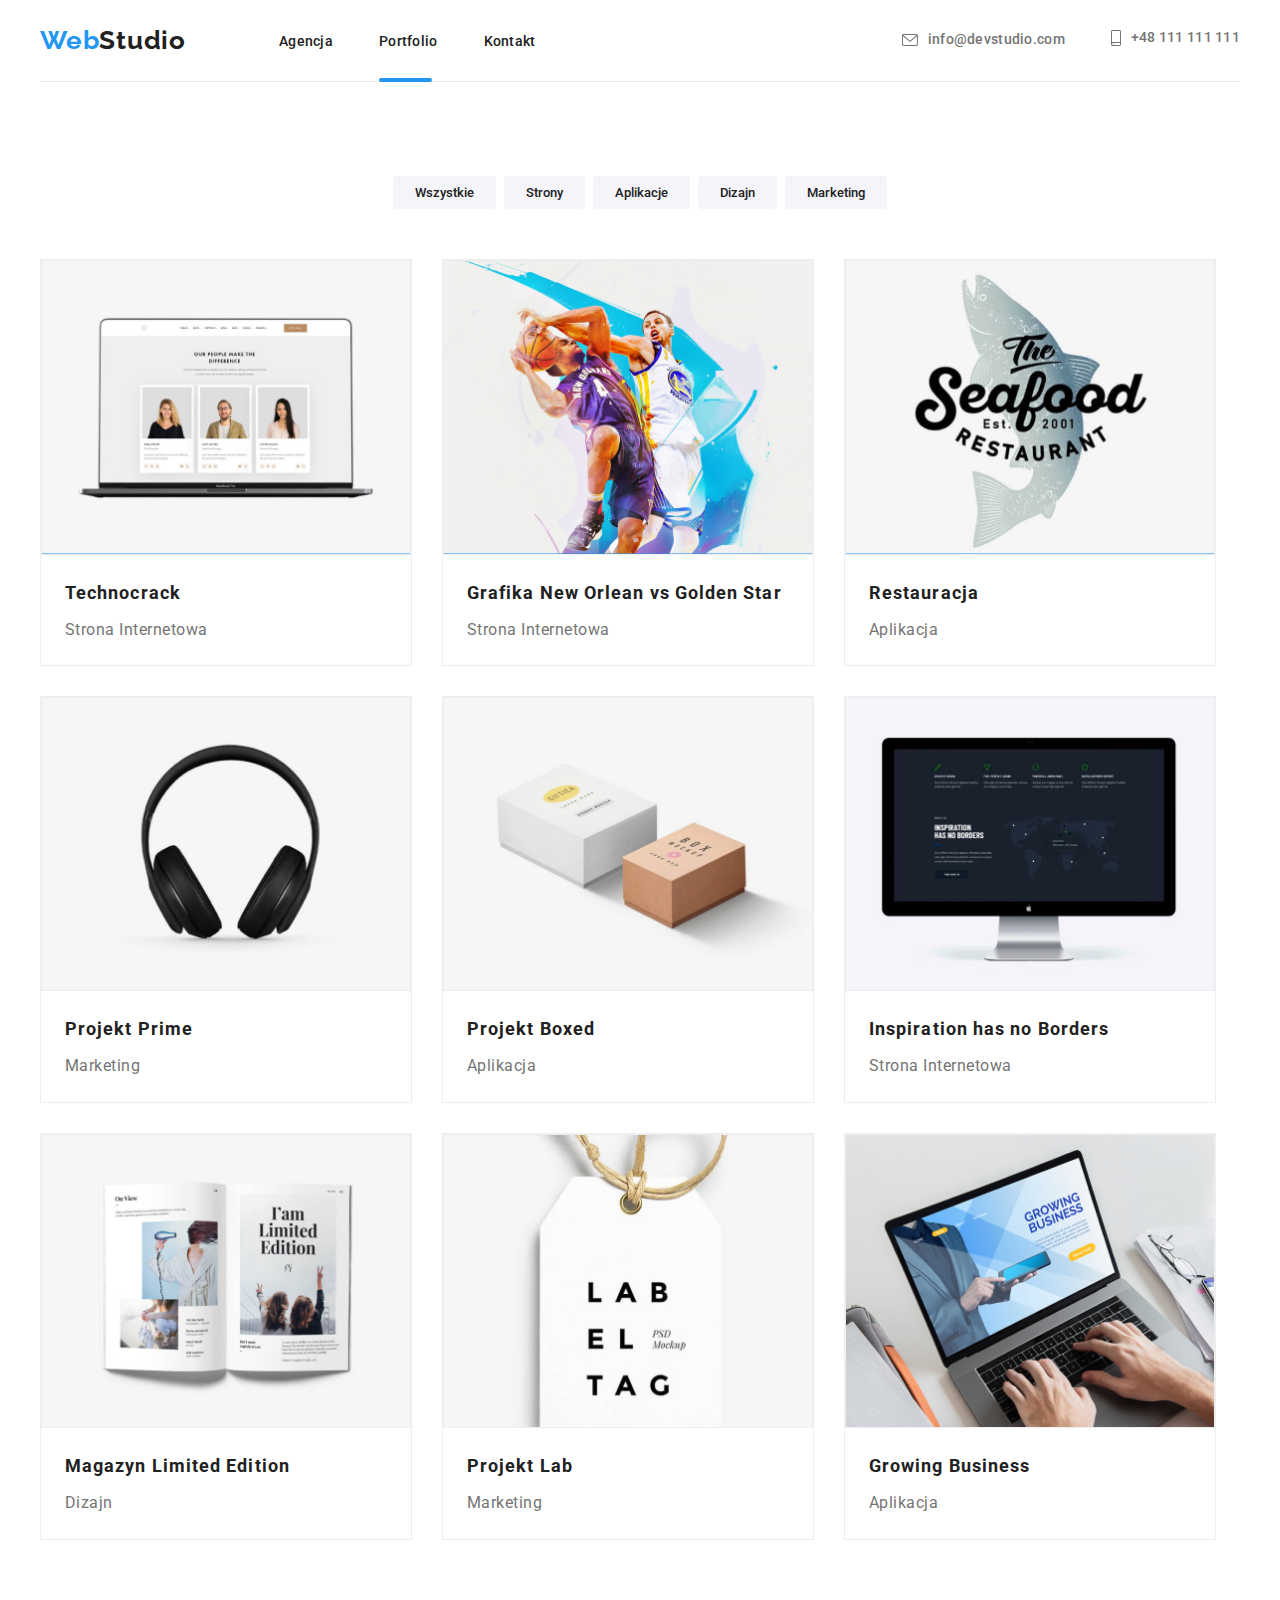
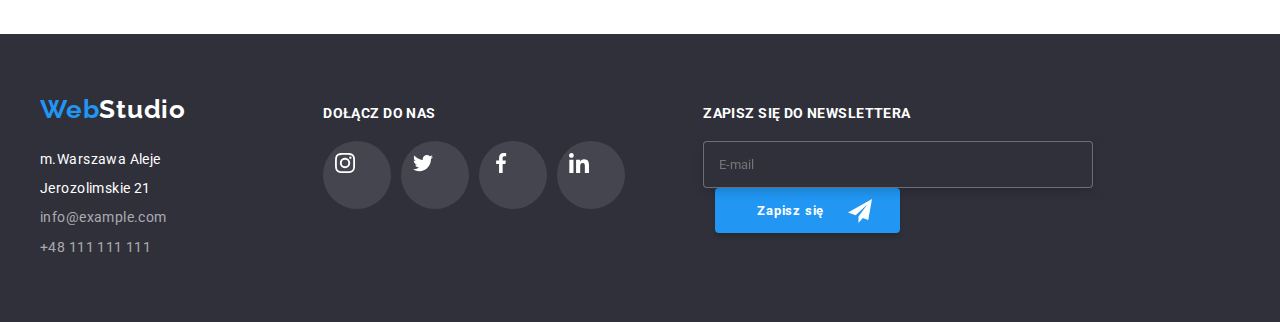
==== commit 908f281f: "button correction commit" ====
--- a/portfolio.html
+++ b/portfolio.html
@@ -267,18 +267,16 @@
             </li>
           </ul>
         </div>
-        <div class="sgn-in-footer">
+        <div class="form-footer">
           <form>
-            <h4 class="footer-social">zapisz się do newslettera</h4>
-            <label>
-              <input type="email" class="sgn-in-email" name="email" placeholder="E-mail" required />
-              <button type="submit" class="btn btn--sign-in">
-                Zapisz się
-                <svg class="sgn-in-icon" width="24" height="24">
-                  <use href="./images/icons.svg#icon-icon-send"></use>
-                </svg>
-              </button>
-            </label>
+            <h4 class="form-footer__header">zapisz się do newslettera</h4>
+            <input type="email" class="form-footer__email" name="email" placeholder="E-mail" required />
+            <button type="submit" class="form-footer__button">
+              Zapisz się
+              <svg class="form-footer__button-icon" width="24" height="24">
+                <use href="./images/icons.svg#icon-icon-send"></use>
+              </svg>
+            </button>
           </form>
         </div>
       </div>
--- a/css/main.min.css
+++ b/css/main.min.css
@@ -1 +1 @@
-.btn{font-family:"Roboto",sans-serif;background-color:#2196f3;color:#fff;font-weight:700;line-height:1.9;-webkit-box-shadow:0px 4px 4px rgba(0,0,0,.15);box-shadow:0px 4px 4px rgba(0,0,0,.15);border:none;border-radius:4px;letter-spacing:.06em}.btn--modal-button{padding:10px 41px 10px 42px;margin-top:30px}.btn--modal-button:first-letter{text-transform:uppercase}.btn--sent-button{padding:10px 76px;margin:0 164px 40px 164px}.btn--sign-in{padding:10px 28px 10px 42px;margin-left:12px;display:-webkit-inline-box;display:-ms-inline-flexbox;display:inline-flex;-webkit-box-align:center;-ms-flex-align:center;align-items:center;text-align:center}.sgn-in-icon{fill:#fff;margin-left:24px}.sgn-in-email{font-family:"Roboto",sans-serif;background-color:#2f303a;padding:15px;width:358px;border:1px solid rgba(255,255,255,.3);-webkit-filter:drop-shadow(0px 4px 4px rgba(0, 0, 0, 0.15));filter:drop-shadow(0px 4px 4px rgba(0, 0, 0, 0.15));border-radius:4px;color:#fff}.sgn-in-footer{margin-left:8px}.button-nav{display:-webkit-box;display:-ms-flexbox;display:flex;-webkit-column-gap:8px;-moz-column-gap:8px;column-gap:8px;-webkit-box-pack:center;-ms-flex-pack:center;justify-content:center;padding-bottom:50px}.button-nav__main{font-family:"Roboto",sans-serif;background-color:#f5f4fa;border:none;color:#212121;font-weight:500;line-height:1.6;text-align:center;padding:6px 22px;border-radius:4px}.button-nav__main:hover,.button-nav__main:focus{color:#fff;background-color:#2196f3;-webkit-box-shadow:0px 3px 1px rgba(0,0,0,.1),0px 1px 2px rgba(0,0,0,.08),0px 2px 2px rgba(0,0,0,.12);box-shadow:0px 3px 1px rgba(0,0,0,.1),0px 1px 2px rgba(0,0,0,.08),0px 2px 2px rgba(0,0,0,.12);-webkit-transition-duration:250ms;transition-duration:250ms;-webkit-transition-timing-function:cubic-bezier(0.4, 0, 0.2, 1);transition-timing-function:cubic-bezier(0.4, 0, 0.2, 1)}.lorem{display:-webkit-inline-box;display:-ms-inline-flexbox;display:inline-flex;-ms-flex-preferred-size:calc((100% - 60px)/4);flex-basis:calc((100% - 60px)/4);-webkit-box-pack:justify;-ms-flex-pack:justify;justify-content:space-between;gap:30px}.lorem__element{text-transform:uppercase;font-size:14px;line-height:1.1;padding-top:30px}.lorem__item{width:270px;height:120px;background-color:#f5f4fa;border-radius:4px;display:-webkit-inline-box;display:-ms-inline-flexbox;display:inline-flex;-webkit-box-align:center;-ms-flex-align:center;align-items:center;-webkit-box-pack:center;-ms-flex-pack:center;justify-content:center}.lorem__text{width:270px;font-size:14px;line-height:1.7;margin-top:10px}.backdrop{position:fixed;left:0;top:0;width:100%;height:100%;background-color:rgba(0,0,0,.1)}.is-hidden{opacity:0;visibility:hidden;pointer-events:none}.modal{position:absolute;top:50%;left:50%;width:528px;min-height:581px;-webkit-transform:translate(-50%, -50%);transform:translate(-50%, -50%);background-color:#fff}.modal__icon{fill:#212121;position:absolute;-webkit-transform:translate(30%, -25%);transform:translate(30%, -25%);left:52px}.modal__input{width:448px;height:40px;border:1px solid rgba(33,33,33,.2);border-radius:4px;margin-top:4px;position:relative;padding-left:42px}.modal__input:focus-within+svg,.modal__input:hover+svg,.modal__input:hover,.modal__input:focus{outline:none;border-color:#2196f3;fill:#2196f3;-webkit-transition-duration:250ms;transition-duration:250ms;-webkit-transition-timing-function:cubic-bezier(0.4, 0, 0.2, 1);transition-timing-function:cubic-bezier(0.4, 0, 0.2, 1)}.modal__label{font-family:"Roboto",sans-serif;font-style:normal;font-weight:400;font-size:12px;line-height:1.17;letter-spacing:.01em;color:#757575;display:-webkit-box;display:-ms-flexbox;display:flex;-webkit-box-orient:vertical;-webkit-box-direction:normal;-ms-flex-direction:column;flex-direction:column;padding:0 40px 10px 40px}.modal__comment-box{width:448px;height:120px;border:1px solid rgba(33,33,33,.2);border-radius:4px;resize:none;padding-top:12px;padding-left:16px;margin-top:4px}.modal p{font-family:"Roboto",sans-serif;font-style:normal;font-weight:700;font-size:20px;line-height:1.15;text-align:center;letter-spacing:.03em;color:#212121;padding:40px 40px 12px 40px}.checkbox-label{margin:20px 54px 30px 54px;-webkit-transition:background-color .2s easy-in,15s easy-in,-webkit-box-shadow 0;transition:background-color .2s easy-in,15s easy-in,-webkit-box-shadow 0;transition:background-color .2s easy-in,box-shadow 0,15s easy-in;transition:background-color .2s easy-in,box-shadow 0,15s easy-in,-webkit-box-shadow 0;display:block}.checkbox-input{width:16px;height:15px;border-color:#212121;display:-webkit-inline-box;display:-ms-inline-flexbox;display:inline-flex;-webkit-box-align:center;-ms-flex-align:center;align-items:center}.checkbox-input:hover,.checkbox-input:focus{background-color:#2196f3;border-color:#2196f3;-webkit-transition-duration:250ms;transition-duration:250ms;-webkit-transition-timing-function:cubic-bezier(0.4, 0, 0.2, 1);transition-timing-function:cubic-bezier(0.4, 0, 0.2, 1)}.modal textarea[name=text]:focus-within{outline:none;border-color:#2196f3}.check{position:relative;-webkit-transform:translate(30%, -320%);transform:translate(30%, -320%);visibility:hidden}.policy{color:#2196f3;text-decoration:underline}.policy-text{font-family:"Roboto",sans-serif;font-style:normal;font-weight:400;font-size:14px;line-height:1.7;letter-spacing:.03em;color:#757575}.close-button{position:absolute;top:8px;right:8px;width:30px;height:30px;background-color:#fff;border-radius:50%;border:1px solid rgba(0,0,0,.1)}.close-icon{fill:#000;position:relative;top:3px}.footer{padding:20px 0 60px 0}.footer__maps,.footer__address{font-family:"Roboto",sans-serif;font-size:14px;line-height:2.1;letter-spacing:.03em;font-style:normal}.footer__header{text-transform:uppercase;font-style:normal;padding:12px 0 20px 0}.footer__media-item{width:44px;height:44px;border-radius:50%;padding:12px;background-color:rgba(255,255,255,.1)}.footer__media-item:hover,.footer__media-item:focus,.footer__media-item:hover svg,.footer__media-item:focus svg{background-color:#2196f3;-webkit-transition-duration:250ms;transition-duration:250ms;-webkit-transition-timing-function:cubic-bezier(0.4, 0, 0.2, 1);transition-timing-function:cubic-bezier(0.4, 0, 0.2, 1)}.footer__media-list{display:-webkit-box;display:-ms-flexbox;display:flex;-webkit-box-align:center;-ms-flex-align:center;align-items:center;gap:10px}.footer__media-icon{fill:#fff}.footer__maps{color:#fff}.footer__address{color:rgba(255,255,255,.6)}.nav-header,.menu{display:-webkit-box;display:-ms-flexbox;display:flex;-webkit-box-pack:justify;-ms-flex-pack:justify;justify-content:space-between;-webkit-box-align:center;-ms-flex-align:center;align-items:center;-webkit-column-gap:46px;-moz-column-gap:46px;column-gap:46px}.menu__link-nav{font-family:"Roboto",sans-serif;font-weight:500;font-size:14px;line-height:1.14;letter-spacing:.02em}.menu__link-nav:hover svg,.menu__link-nav:focus svg,.menu__link-nav:hover,.menu__link-nav:focus{color:#2196f3;fill:#2196f3;-webkit-transition-duration:250ms;transition-duration:250ms;-webkit-transition-timing-function:cubic-bezier(0.4, 0, 0.2, 1);transition-timing-function:cubic-bezier(0.4, 0, 0.2, 1)}.menu__link-nav--primary{color:#212121;position:relative}.menu__link-nav--primary:is:hover,:focus,:active{color:#2196f3}.menu__link-nav--primary:active::after,.menu__link-nav--agency::after,.menu__link-nav--portfolio::after{content:"";position:absolute;width:53px;height:4px;border-radius:2px;background-color:#2196f3;display:block;margin-top:28px}.menu__link-nav--secondary{display:-webkit-inline-box;display:-ms-inline-flexbox;display:inline-flex;color:#757575;-webkit-box-align:center;-ms-flex-align:center;align-items:center}.menu__icon-nav{fill:#757575;margin-right:10px}.operation{display:-webkit-inline-box;display:-ms-inline-flexbox;display:inline-flex;-webkit-box-pack:justify;-ms-flex-pack:justify;justify-content:space-between;gap:30px;padding-top:50px}.operation__text{position:relative;display:-webkit-inline-box;display:-ms-inline-flexbox;display:inline-flex}.operation__signature{font-family:"Roboto",sans-serif;font-weight:700;font-size:14px;line-height:1.1;text-align:center;letter-spacing:.03em;text-transform:uppercase;position:absolute;left:0;right:0;bottom:0;color:#fff;background:rgba(47,48,58,.8);padding:27px 90px}.operation__clients{display:-webkit-box;display:-ms-flexbox;display:flex;-webkit-box-pack:center;-ms-flex-pack:center;justify-content:center;-webkit-box-align:center;-ms-flex-align:center;align-items:center;height:92px;width:170px;border:1px solid #afb1b8;border-radius:4px;color:#afb1b8}.operation__clients:hover,.operation__clients:focus,.operation__clients:hover svg,.operation__clients:focus svg{border-color:#2196f3;fill:#2196f3;-webkit-transition-duration:250ms;transition-duration:250ms;-webkit-transition-timing-function:cubic-bezier(0.4, 0, 0.2, 1);transition-timing-function:cubic-bezier(0.4, 0, 0.2, 1)}.operation--profession{-ms-flex-preferred-size:calc((100% - 60px)/3);flex-basis:calc((100% - 60px)/3)}.operation--customers{-ms-flex-preferred-size:calc((100% - 150px)/6);flex-basis:calc((100% - 150px)/6)}.gallery{display:-webkit-box;display:-ms-flexbox;display:flex;-ms-flex-wrap:wrap;flex-wrap:wrap;-ms-flex-preferred-size:calc((100% - 90px)/3);flex-basis:calc((100% - 90px)/3);gap:30px}.gallery__item{display:-webkit-box;display:-ms-flexbox;display:flex;-ms-flex-wrap:wrap;flex-wrap:wrap;-ms-flex-preferred-size:calc((100% - 90px)/3);flex-basis:calc((100% - 90px)/3);gap:30px}.gallery__card{width:370px;border:1px solid #eee;background:#fff}.gallery__img-container>img{display:block;width:100%;height:100%;-o-object-fit:cover;object-fit:cover}.gallery__img-container{position:relative;overflow:hidden;border:1px solid #eee}.gallery__box-card{margin:0;position:absolute;left:0;right:0;top:0;bottom:0;background:rgba(33,150,243,.9);padding:49px 45px 49px 24px;color:#fff;border:none}.gallery__card figcaption{padding:20px 0 20px 24px}.gallery__card figcaption:hover,.gallery__card figcaption:focus{-webkit-box-shadow:0px 1px 1px rgba(0,0,0,.12),0px 4px 4px rgba(0,0,0,.06),1px 4px 6px rgba(0,0,0,.16);box-shadow:0px 1px 1px rgba(0,0,0,.12),0px 4px 4px rgba(0,0,0,.06),1px 4px 6px rgba(0,0,0,.16);-webkit-transition-duration:250ms;transition-duration:250ms;-webkit-transition-timing-function:cubic-bezier(0.4, 0, 0.2, 1);transition-timing-function:cubic-bezier(0.4, 0, 0.2, 1)}.gallery__box-card{-webkit-transform:translateY(100%);transform:translateY(100%);-webkit-transition:-webkit-transform .3s ease-in;transition:-webkit-transform .3s ease-in;transition:transform .3s ease-in;transition:transform .3s ease-in, -webkit-transform .3s ease-in}.gallery__card:hover .gallery__box-card{-webkit-transform:translateY(0);transform:translateY(0)}.product{padding-bottom:4px;border:none}.btn{font-family:"Roboto",sans-serif;background-color:#2196f3;color:#fff;font-weight:700;line-height:1.9;-webkit-box-shadow:0px 4px 4px rgba(0,0,0,.15);box-shadow:0px 4px 4px rgba(0,0,0,.15);border:none;border-radius:4px;letter-spacing:.06em}.btn--modal-button{padding:10px 41px 10px 42px;margin-top:30px}.btn--modal-button:first-letter{text-transform:uppercase}.btn--sent-button{padding:10px 76px;margin:0 164px 40px 164px}.btn--sign-in{padding:10px 28px 10px 42px;margin-left:12px;display:-webkit-inline-box;display:-ms-inline-flexbox;display:inline-flex;-webkit-box-align:center;-ms-flex-align:center;align-items:center;text-align:center}.sgn-in-icon{fill:#fff;margin-left:24px}.sgn-in-email{font-family:"Roboto",sans-serif;background-color:#2f303a;padding:15px;width:358px;border:1px solid rgba(255,255,255,.3);-webkit-filter:drop-shadow(0px 4px 4px rgba(0, 0, 0, 0.15));filter:drop-shadow(0px 4px 4px rgba(0, 0, 0, 0.15));border-radius:4px;color:#fff}.sgn-in-footer{margin-left:8px}.button-nav{display:-webkit-box;display:-ms-flexbox;display:flex;-webkit-column-gap:8px;-moz-column-gap:8px;column-gap:8px;-webkit-box-pack:center;-ms-flex-pack:center;justify-content:center;padding-bottom:50px}.button-nav__main{font-family:"Roboto",sans-serif;background-color:#f5f4fa;border:none;color:#212121;font-weight:500;line-height:1.6;text-align:center;padding:6px 22px;border-radius:4px}.button-nav__main:hover,.button-nav__main:focus{color:#fff;background-color:#2196f3;-webkit-box-shadow:0px 3px 1px rgba(0,0,0,.1),0px 1px 2px rgba(0,0,0,.08),0px 2px 2px rgba(0,0,0,.12);box-shadow:0px 3px 1px rgba(0,0,0,.1),0px 1px 2px rgba(0,0,0,.08),0px 2px 2px rgba(0,0,0,.12);-webkit-transition-duration:250ms;transition-duration:250ms;-webkit-transition-timing-function:cubic-bezier(0.4, 0, 0.2, 1);transition-timing-function:cubic-bezier(0.4, 0, 0.2, 1)}.social--common{display:-webkit-inline-box;display:-ms-inline-flexbox;display:inline-flex;-webkit-box-pack:center;-ms-flex-pack:center;justify-content:center;gap:10px;padding-bottom:30px}.social__media{width:44px;height:44px;border-radius:50%;padding:12px}.social__media--person{background-color:#fff;display:-webkit-box;display:-ms-flexbox;display:flex;-ms-flex-preferred-size:calc((100% - 40px)/4);flex-basis:calc((100% - 40px)/4);gap:10px;-webkit-box-pack:center;-ms-flex-pack:center;justify-content:center;-ms-flex-line-pack:center;align-content:center}.social__media--person:hover,.social__media--person:focus,.social__media--person:hover svg{background-color:#2196f3;fill:#fff;-webkit-transition-duration:250ms;transition-duration:250ms;-webkit-transition-timing-function:cubic-bezier(0.4, 0, 0.2, 1);transition-timing-function:cubic-bezier(0.4, 0, 0.2, 1)}.logo{color:#2196f3;padding-right:47px;font-weight:700;font-family:"Raleway",sans-serif;font-size:26px;letter-spacing:.03em;line-height:1.19}.logo--dark{color:#212121}.logo--light{color:#fff}*{margin:0;padding:0}.section{padding:94px 0}.section__header{font-weight:700;font-size:36px;line-height:1.2;text-align:center;color:#212121}.section--solution{background-image:url(../images/overlay.jpg);background-repeat:no-repeat;background-size:cover;background-color:#2f303a}.section--operational{padding-top:0}.section--team{background-color:#f5f4fa}svg{fill:#afb1b8}.container{max-width:1200px;width:100%;margin:0 auto}.container--end-body{display:-webkit-box;display:-ms-flexbox;display:flex;-webkit-box-pack:justify;-ms-flex-pack:justify;justify-content:space-between;padding-top:60px;-webkit-column-gap:70px;-moz-column-gap:70px;column-gap:70px}.container--main-body{display:-webkit-box;display:-ms-flexbox;display:flex;-webkit-box-pack:justify;-ms-flex-pack:justify;justify-content:space-between;-webkit-box-align:center;-ms-flex-align:center;align-items:center;padding:25px 0;border-bottom:1px solid #ececec}.container--main-content{text-align:center;padding:170px 0;gap:30px}ul{list-style:none}a{text-decoration:none}button,.social__media,.operation__clients,.social__footer-icon,.gallery{cursor:pointer}body{font-family:"Roboto",sans-serif;color:#212121;letter-spacing:.03em}h1{font-weight:900;font-size:44px;line-height:1.4;text-align:center;letter-spacing:.06em;text-transform:uppercase;color:#fff}h3{font-weight:700;font-size:18px;color:#212121;line-height:2;letter-spacing:.06em}h4{color:#fff;font-weight:700;font-size:14px;line-height:1.1;letter-spacing:.03em}p{line-height:1.9;color:#757575}footer{background-color:#2f303a}.team{display:-webkit-inline-box;display:-ms-inline-flexbox;display:inline-flex;-webkit-box-pack:justify;-ms-flex-pack:justify;justify-content:space-between;gap:30px;padding-top:50px;-ms-flex-preferred-size:calc((100% - 90px)/4);flex-basis:calc((100% - 90px)/4)}.team__item{background:#fff;-webkit-box-shadow:0px 1px 3px rgba(0,0,0,.12),0px 1px 1px rgba(0,0,0,.14),0px 2px 1px rgba(0,0,0,.2);box-shadow:0px 1px 3px rgba(0,0,0,.12),0px 1px 1px rgba(0,0,0,.14),0px 2px 1px rgba(0,0,0,.2);border-radius:0px 0px 4px 4px;text-align:center}.team__name{font-weight:500;line-height:1.2;padding-top:30px}.team__role{line-height:1.2;padding-top:10px;padding-bottom:16px}.team__icons{display:-webkit-inline-box;display:-ms-inline-flexbox;display:inline-flex;-webkit-box-pack:center;-ms-flex-pack:center;justify-content:center;gap:10px;padding-bottom:30px}.team__icon{width:44px;height:44px;border-radius:50%;padding:12px;background-color:#fff;display:-webkit-box;display:-ms-flexbox;display:flex;-ms-flex-preferred-size:calc((100% - 40px)/4);flex-basis:calc((100% - 40px)/4);gap:10px;-webkit-box-pack:center;-ms-flex-pack:center;justify-content:center;-ms-flex-line-pack:center;align-content:center}.team__icon:hover,.team__icon:focus,.team__icon:hover svg{background-color:#2196f3;fill:#fff;-webkit-transition-duration:250ms;transition-duration:250ms;-webkit-transition-timing-function:cubic-bezier(0.4, 0, 0.2, 1);transition-timing-function:cubic-bezier(0.4, 0, 0.2, 1)}/*# sourceMappingURL=main.min.css.map */+.button-nav{display:-webkit-box;display:-ms-flexbox;display:flex;-webkit-column-gap:8px;-moz-column-gap:8px;column-gap:8px;-webkit-box-pack:center;-ms-flex-pack:center;justify-content:center;padding-bottom:50px}.button-nav__main{font-family:"Roboto",sans-serif;background-color:#f5f4fa;border:none;color:#212121;font-weight:500;line-height:1.6;text-align:center;padding:6px 22px;border-radius:4px}.button-nav__main:hover,.button-nav__main:focus{color:#fff;background-color:#2196f3;-webkit-box-shadow:0px 3px 1px rgba(0,0,0,.1),0px 1px 2px rgba(0,0,0,.08),0px 2px 2px rgba(0,0,0,.12);box-shadow:0px 3px 1px rgba(0,0,0,.1),0px 1px 2px rgba(0,0,0,.08),0px 2px 2px rgba(0,0,0,.12);-webkit-transition-duration:250ms;transition-duration:250ms;-webkit-transition-timing-function:cubic-bezier(0.4, 0, 0.2, 1);transition-timing-function:cubic-bezier(0.4, 0, 0.2, 1)}.lorem{display:-webkit-inline-box;display:-ms-inline-flexbox;display:inline-flex;-ms-flex-preferred-size:calc((100% - 60px)/4);flex-basis:calc((100% - 60px)/4);-webkit-box-pack:justify;-ms-flex-pack:justify;justify-content:space-between;gap:30px}.lorem__element{text-transform:uppercase;font-size:14px;line-height:1.1;padding-top:30px}.lorem__item{width:270px;height:120px;background-color:#f5f4fa;border-radius:4px;display:-webkit-inline-box;display:-ms-inline-flexbox;display:inline-flex;-webkit-box-align:center;-ms-flex-align:center;align-items:center;-webkit-box-pack:center;-ms-flex-pack:center;justify-content:center}.lorem__text{width:270px;font-size:14px;line-height:1.7;margin-top:10px}.backdrop{position:fixed;left:0;top:0;width:100%;height:100%;background-color:rgba(0,0,0,.1)}.is-hidden{opacity:0;visibility:hidden;pointer-events:none}.modal{position:absolute;top:50%;left:50%;width:528px;min-height:581px;-webkit-transform:translate(-50%, -50%);transform:translate(-50%, -50%);background-color:#fff}.modal__icon{fill:#212121;position:absolute;-webkit-transform:translate(30%, -25%);transform:translate(30%, -25%);left:52px}.modal__input{width:448px;height:40px;border:1px solid rgba(33,33,33,.2);border-radius:4px;margin-top:4px;position:relative;padding-left:42px}.modal__input:focus-within+svg,.modal__input:hover+svg,.modal__input:hover,.modal__input:focus{outline:none;border-color:#2196f3;fill:#2196f3;-webkit-transition-duration:250ms;transition-duration:250ms;-webkit-transition-timing-function:cubic-bezier(0.4, 0, 0.2, 1);transition-timing-function:cubic-bezier(0.4, 0, 0.2, 1)}.modal__label{font-family:"Roboto",sans-serif;font-style:normal;font-weight:400;font-size:12px;line-height:1.17;letter-spacing:.01em;color:#757575;display:-webkit-box;display:-ms-flexbox;display:flex;-webkit-box-orient:vertical;-webkit-box-direction:normal;-ms-flex-direction:column;flex-direction:column;padding:0 40px 10px 40px}.modal__comment-box{width:448px;height:120px;border:1px solid rgba(33,33,33,.2);border-radius:4px;resize:none;padding-top:12px;padding-left:16px;margin-top:4px}.modal__checkbox-label{margin:20px 54px 30px 54px;-webkit-transition:background-color .2s easy-in,15s easy-in,-webkit-box-shadow 0;transition:background-color .2s easy-in,15s easy-in,-webkit-box-shadow 0;transition:background-color .2s easy-in,box-shadow 0,15s easy-in;transition:background-color .2s easy-in,box-shadow 0,15s easy-in,-webkit-box-shadow 0;display:block}.modal__checkbox-input{width:16px;height:15px;border-color:#212121;display:-webkit-inline-box;display:-ms-inline-flexbox;display:inline-flex;-webkit-box-align:center;-ms-flex-align:center;align-items:center}.modal__checkbox-input:hover,.modal__checkbox-input:focus{background-color:#2196f3;border-color:#2196f3;-webkit-transition-duration:250ms;transition-duration:250ms;-webkit-transition-timing-function:cubic-bezier(0.4, 0, 0.2, 1);transition-timing-function:cubic-bezier(0.4, 0, 0.2, 1)}.modal__check-icon{position:relative;-webkit-transform:translate(30%, -320%);transform:translate(30%, -320%);visibility:hidden}.modal__policy{color:#2196f3;text-decoration:underline}.modal__policy-text{font-family:"Roboto",sans-serif;font-style:normal;font-weight:400;font-size:14px;line-height:1.7;letter-spacing:.03em;color:#757575}.modal p{font-family:"Roboto",sans-serif;font-style:normal;font-weight:700;font-size:20px;line-height:1.15;text-align:center;letter-spacing:.03em;color:#212121;padding:40px 40px 12px 40px}.modal textarea[name=text]:focus-within{outline:none;border-color:#2196f3}.footer{padding:20px 0 60px 0}.footer__maps,.footer__address{font-family:"Roboto",sans-serif;font-size:14px;line-height:2.1;letter-spacing:.03em;font-style:normal}.footer__header{text-transform:uppercase;font-style:normal;padding:12px 0 20px 0}.footer__media-item{width:44px;height:44px;border-radius:50%;padding:12px;background-color:rgba(255,255,255,.1)}.footer__media-item:hover,.footer__media-item:focus,.footer__media-item:hover svg,.footer__media-item:focus svg{background-color:#2196f3;-webkit-transition-duration:250ms;transition-duration:250ms;-webkit-transition-timing-function:cubic-bezier(0.4, 0, 0.2, 1);transition-timing-function:cubic-bezier(0.4, 0, 0.2, 1)}.footer__media-list{display:-webkit-box;display:-ms-flexbox;display:flex;-webkit-box-align:center;-ms-flex-align:center;align-items:center;gap:10px}.footer__media-icon{fill:#fff}.footer__maps{color:#fff}.footer__address{color:rgba(255,255,255,.6)}.nav-header,.menu{display:-webkit-box;display:-ms-flexbox;display:flex;-webkit-box-pack:justify;-ms-flex-pack:justify;justify-content:space-between;-webkit-box-align:center;-ms-flex-align:center;align-items:center;-webkit-column-gap:46px;-moz-column-gap:46px;column-gap:46px}.menu__link-nav{font-family:"Roboto",sans-serif;font-weight:500;font-size:14px;line-height:1.14;letter-spacing:.02em}.menu__link-nav:hover svg,.menu__link-nav:focus svg,.menu__link-nav:hover,.menu__link-nav:focus{color:#2196f3;fill:#2196f3;-webkit-transition-duration:250ms;transition-duration:250ms;-webkit-transition-timing-function:cubic-bezier(0.4, 0, 0.2, 1);transition-timing-function:cubic-bezier(0.4, 0, 0.2, 1)}.menu__link-nav--primary{color:#212121;position:relative}.menu__link-nav--primary:is:hover,:focus,:active{color:#2196f3}.menu__link-nav--primary:active::after,.menu__link-nav--agency::after,.menu__link-nav--portfolio::after{content:"";position:absolute;width:53px;height:4px;border-radius:2px;background-color:#2196f3;display:block;margin-top:28px}.menu__link-nav--secondary{display:-webkit-inline-box;display:-ms-inline-flexbox;display:inline-flex;color:#757575;-webkit-box-align:center;-ms-flex-align:center;align-items:center}.menu__icon-nav{fill:#757575;margin-right:10px}.operation{display:-webkit-inline-box;display:-ms-inline-flexbox;display:inline-flex;-webkit-box-pack:justify;-ms-flex-pack:justify;justify-content:space-between;gap:30px;padding-top:50px}.operation__text{position:relative;display:-webkit-inline-box;display:-ms-inline-flexbox;display:inline-flex}.operation__signature{font-family:"Roboto",sans-serif;font-weight:700;font-size:14px;line-height:1.1;text-align:center;letter-spacing:.03em;text-transform:uppercase;position:absolute;left:0;right:0;bottom:0;color:#fff;background:rgba(47,48,58,.8);padding:27px 90px}.operation__clients{display:-webkit-box;display:-ms-flexbox;display:flex;-webkit-box-pack:center;-ms-flex-pack:center;justify-content:center;-webkit-box-align:center;-ms-flex-align:center;align-items:center;height:92px;width:170px;border:1px solid #afb1b8;border-radius:4px;color:#afb1b8}.operation__clients:hover,.operation__clients:focus,.operation__clients:hover svg,.operation__clients:focus svg{border-color:#2196f3;fill:#2196f3;-webkit-transition-duration:250ms;transition-duration:250ms;-webkit-transition-timing-function:cubic-bezier(0.4, 0, 0.2, 1);transition-timing-function:cubic-bezier(0.4, 0, 0.2, 1)}.operation--profession{-ms-flex-preferred-size:calc((100% - 60px)/3);flex-basis:calc((100% - 60px)/3)}.operation--customers{-ms-flex-preferred-size:calc((100% - 150px)/6);flex-basis:calc((100% - 150px)/6)}.gallery{display:-webkit-box;display:-ms-flexbox;display:flex;-ms-flex-wrap:wrap;flex-wrap:wrap;-ms-flex-preferred-size:calc((100% - 90px)/3);flex-basis:calc((100% - 90px)/3);gap:30px}.gallery__item{display:-webkit-box;display:-ms-flexbox;display:flex;-ms-flex-wrap:wrap;flex-wrap:wrap;-ms-flex-preferred-size:calc((100% - 90px)/3);flex-basis:calc((100% - 90px)/3);gap:30px}.gallery__card{width:370px;border:1px solid #eee;background:#fff}.gallery__img-container>img{display:block;width:100%;height:100%;-o-object-fit:cover;object-fit:cover}.gallery__img-container{position:relative;overflow:hidden;border:1px solid #eee}.gallery__box-card{margin:0;position:absolute;left:0;right:0;top:0;bottom:0;background:rgba(33,150,243,.9);padding:49px 45px 49px 24px;color:#fff;border:none}.gallery__card figcaption{padding:20px 0 20px 24px}.gallery__card figcaption:hover,.gallery__card figcaption:focus{-webkit-box-shadow:0px 1px 1px rgba(0,0,0,.12),0px 4px 4px rgba(0,0,0,.06),1px 4px 6px rgba(0,0,0,.16);box-shadow:0px 1px 1px rgba(0,0,0,.12),0px 4px 4px rgba(0,0,0,.06),1px 4px 6px rgba(0,0,0,.16);-webkit-transition-duration:250ms;transition-duration:250ms;-webkit-transition-timing-function:cubic-bezier(0.4, 0, 0.2, 1);transition-timing-function:cubic-bezier(0.4, 0, 0.2, 1)}.gallery__box-card{-webkit-transform:translateY(100%);transform:translateY(100%);-webkit-transition:-webkit-transform .3s ease-in;transition:-webkit-transform .3s ease-in;transition:transform .3s ease-in;transition:transform .3s ease-in, -webkit-transform .3s ease-in}.gallery__card:hover .gallery__box-card{-webkit-transform:translateY(0);transform:translateY(0)}.product{padding-bottom:4px;border:none}.logo{color:#2196f3;padding-right:47px;font-weight:700;font-family:"Raleway",sans-serif;font-size:26px;letter-spacing:.03em;line-height:1.19}.logo--dark{color:#212121}.logo--light{color:#fff}*{margin:0;padding:0}.section{padding:94px 0}.section__header{font-weight:700;font-size:36px;line-height:1.2;text-align:center;color:#212121}.section--solution{background-image:url(../images/overlay.jpg);background-repeat:no-repeat;background-size:cover;background-color:#2f303a}.section--operational{padding-top:0}.section--team{background-color:#f5f4fa}svg{fill:#afb1b8}.container{max-width:1200px;width:100%;margin:0 auto}.container--end-body{display:-webkit-box;display:-ms-flexbox;display:flex;-webkit-box-pack:justify;-ms-flex-pack:justify;justify-content:space-between;padding-top:60px;-webkit-column-gap:70px;-moz-column-gap:70px;column-gap:70px}.container--main-body{display:-webkit-box;display:-ms-flexbox;display:flex;-webkit-box-pack:justify;-ms-flex-pack:justify;justify-content:space-between;-webkit-box-align:center;-ms-flex-align:center;align-items:center;padding:25px 0;border-bottom:1px solid #ececec}.container--main-content{text-align:center;padding:170px 0;gap:30px}ul{list-style:none}a{text-decoration:none}button,.social__media,.operation__clients,.social__footer-icon,.gallery{cursor:pointer}body{font-family:"Roboto",sans-serif;color:#212121;letter-spacing:.03em}h1{font-weight:900;font-size:44px;line-height:1.4;text-align:center;letter-spacing:.06em;text-transform:uppercase;color:#fff}h3{font-weight:700;font-size:18px;color:#212121;line-height:2;letter-spacing:.06em}h4{color:#fff;font-weight:700;font-size:14px;line-height:1.1;letter-spacing:.03em}p{line-height:1.9;color:#757575}footer{background-color:#2f303a}.team{display:-webkit-inline-box;display:-ms-inline-flexbox;display:inline-flex;-webkit-box-pack:justify;-ms-flex-pack:justify;justify-content:space-between;gap:30px;padding-top:50px;-ms-flex-preferred-size:calc((100% - 90px)/4);flex-basis:calc((100% - 90px)/4)}.team__item{background:#fff;-webkit-box-shadow:0px 1px 3px rgba(0,0,0,.12),0px 1px 1px rgba(0,0,0,.14),0px 2px 1px rgba(0,0,0,.2);box-shadow:0px 1px 3px rgba(0,0,0,.12),0px 1px 1px rgba(0,0,0,.14),0px 2px 1px rgba(0,0,0,.2);border-radius:0px 0px 4px 4px;text-align:center}.team__name{font-weight:500;line-height:1.2;padding-top:30px}.team__role{line-height:1.2;padding-top:10px;padding-bottom:16px}.team__icons{display:-webkit-inline-box;display:-ms-inline-flexbox;display:inline-flex;-webkit-box-pack:center;-ms-flex-pack:center;justify-content:center;gap:10px;padding-bottom:30px}.team__icon{width:44px;height:44px;border-radius:50%;padding:12px;background-color:#fff;display:-webkit-box;display:-ms-flexbox;display:flex;-ms-flex-preferred-size:calc((100% - 40px)/4);flex-basis:calc((100% - 40px)/4);gap:10px;-webkit-box-pack:center;-ms-flex-pack:center;justify-content:center;-ms-flex-line-pack:center;align-content:center}.team__icon:hover,.team__icon:focus,.team__icon:hover svg{background-color:#2196f3;fill:#fff;-webkit-transition-duration:250ms;transition-duration:250ms;-webkit-transition-timing-function:cubic-bezier(0.4, 0, 0.2, 1);transition-timing-function:cubic-bezier(0.4, 0, 0.2, 1)}.form-footer{margin-left:8px}.form-footer__header{text-transform:uppercase;font-style:normal;padding:12px 0 20px 0}.form-footer__button{font-family:"Roboto",sans-serif;background-color:#2196f3;color:#fff;font-weight:700;line-height:1.9;-webkit-box-shadow:0px 4px 4px rgba(0,0,0,.15);box-shadow:0px 4px 4px rgba(0,0,0,.15);border:none;border-radius:4px;letter-spacing:.06em;padding:10px 28px 10px 42px;margin-left:12px;display:-webkit-inline-box;display:-ms-inline-flexbox;display:inline-flex;-webkit-box-align:center;-ms-flex-align:center;align-items:center;text-align:center}.form-footer__button:first-letter{text-transform:uppercase}.form-footer__button-icon{fill:#fff;margin-left:24px}.form-footer__email{font-family:"Roboto",sans-serif;background-color:#2f303a;padding:15px;width:358px;border:1px solid rgba(255,255,255,.3);-webkit-filter:drop-shadow(0px 4px 4px rgba(0, 0, 0, 0.15));filter:drop-shadow(0px 4px 4px rgba(0, 0, 0, 0.15));border-radius:4px;color:#fff}.modal-btn{font-family:"Roboto",sans-serif;background-color:#2196f3;color:#fff;font-weight:700;line-height:1.9;-webkit-box-shadow:0px 4px 4px rgba(0,0,0,.15);box-shadow:0px 4px 4px rgba(0,0,0,.15);border:none;border-radius:4px;letter-spacing:.06em}.modal-btn--modal-open{padding:10px 41px 10px 42px;margin-top:30px}.modal-btn--modal-open:first-letter{text-transform:uppercase}.modal-btn--sent-button{padding:10px 76px;margin:0 164px 40px 164px}.modal-close{position:absolute;-webkit-box-shadow:none;box-shadow:none;top:8px;right:8px;width:30px;height:30px;background-color:#fff;border-radius:50%;border:1px solid rgba(0,0,0,.1)}.modal-close__icon{fill:#000;position:relative;top:3px}/*# sourceMappingURL=main.min.css.map */